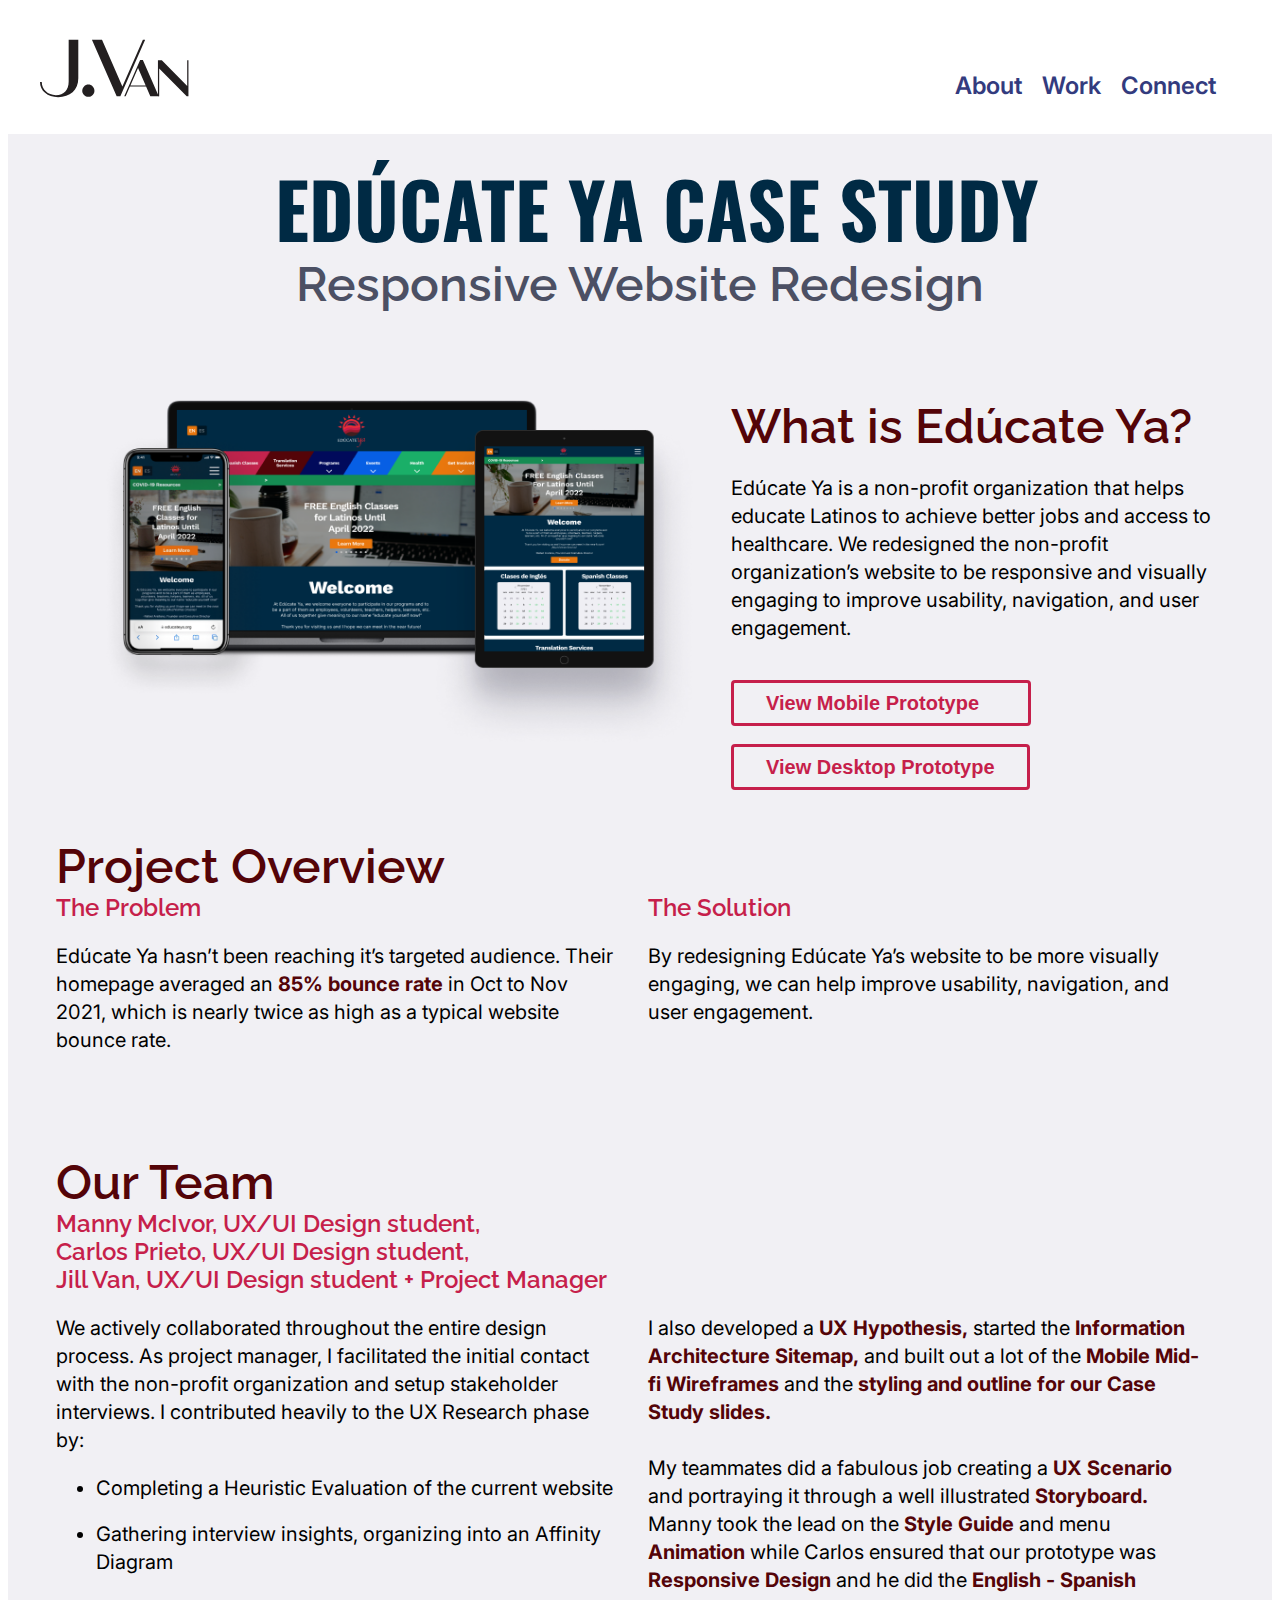
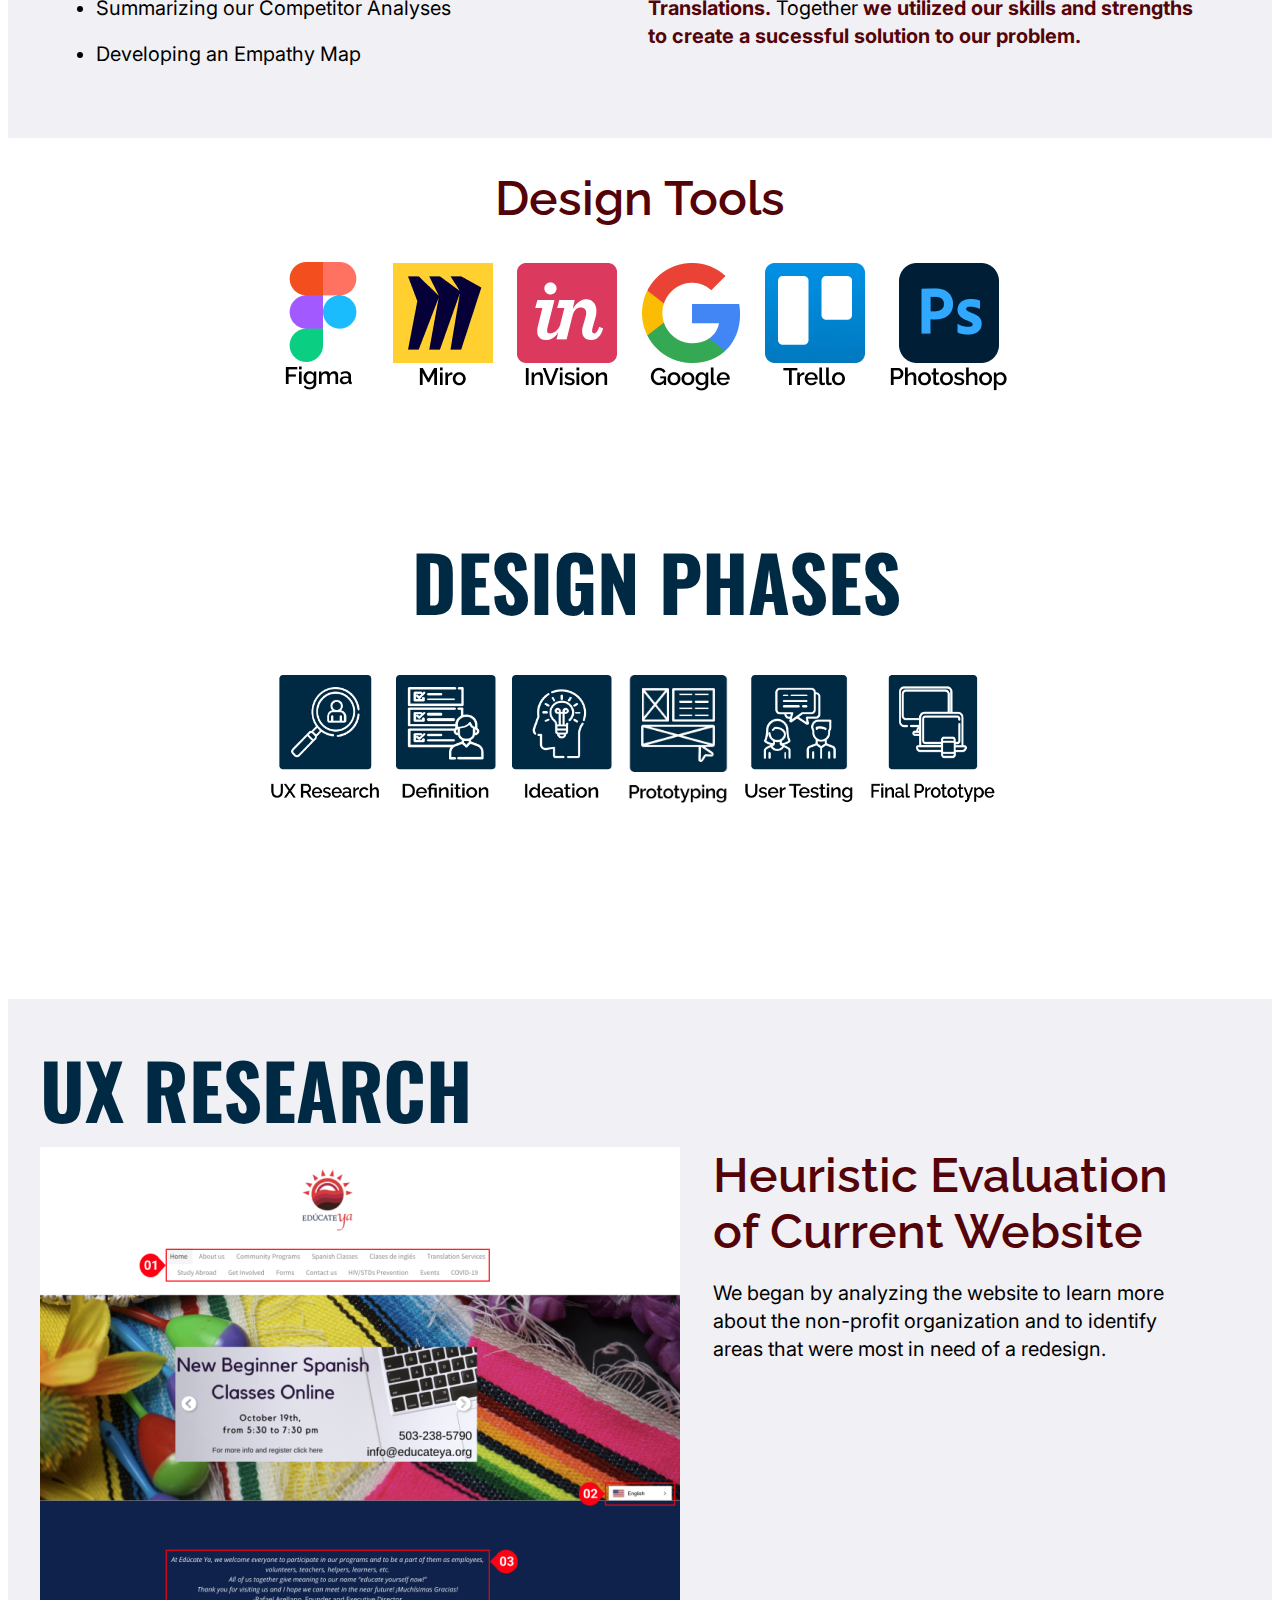
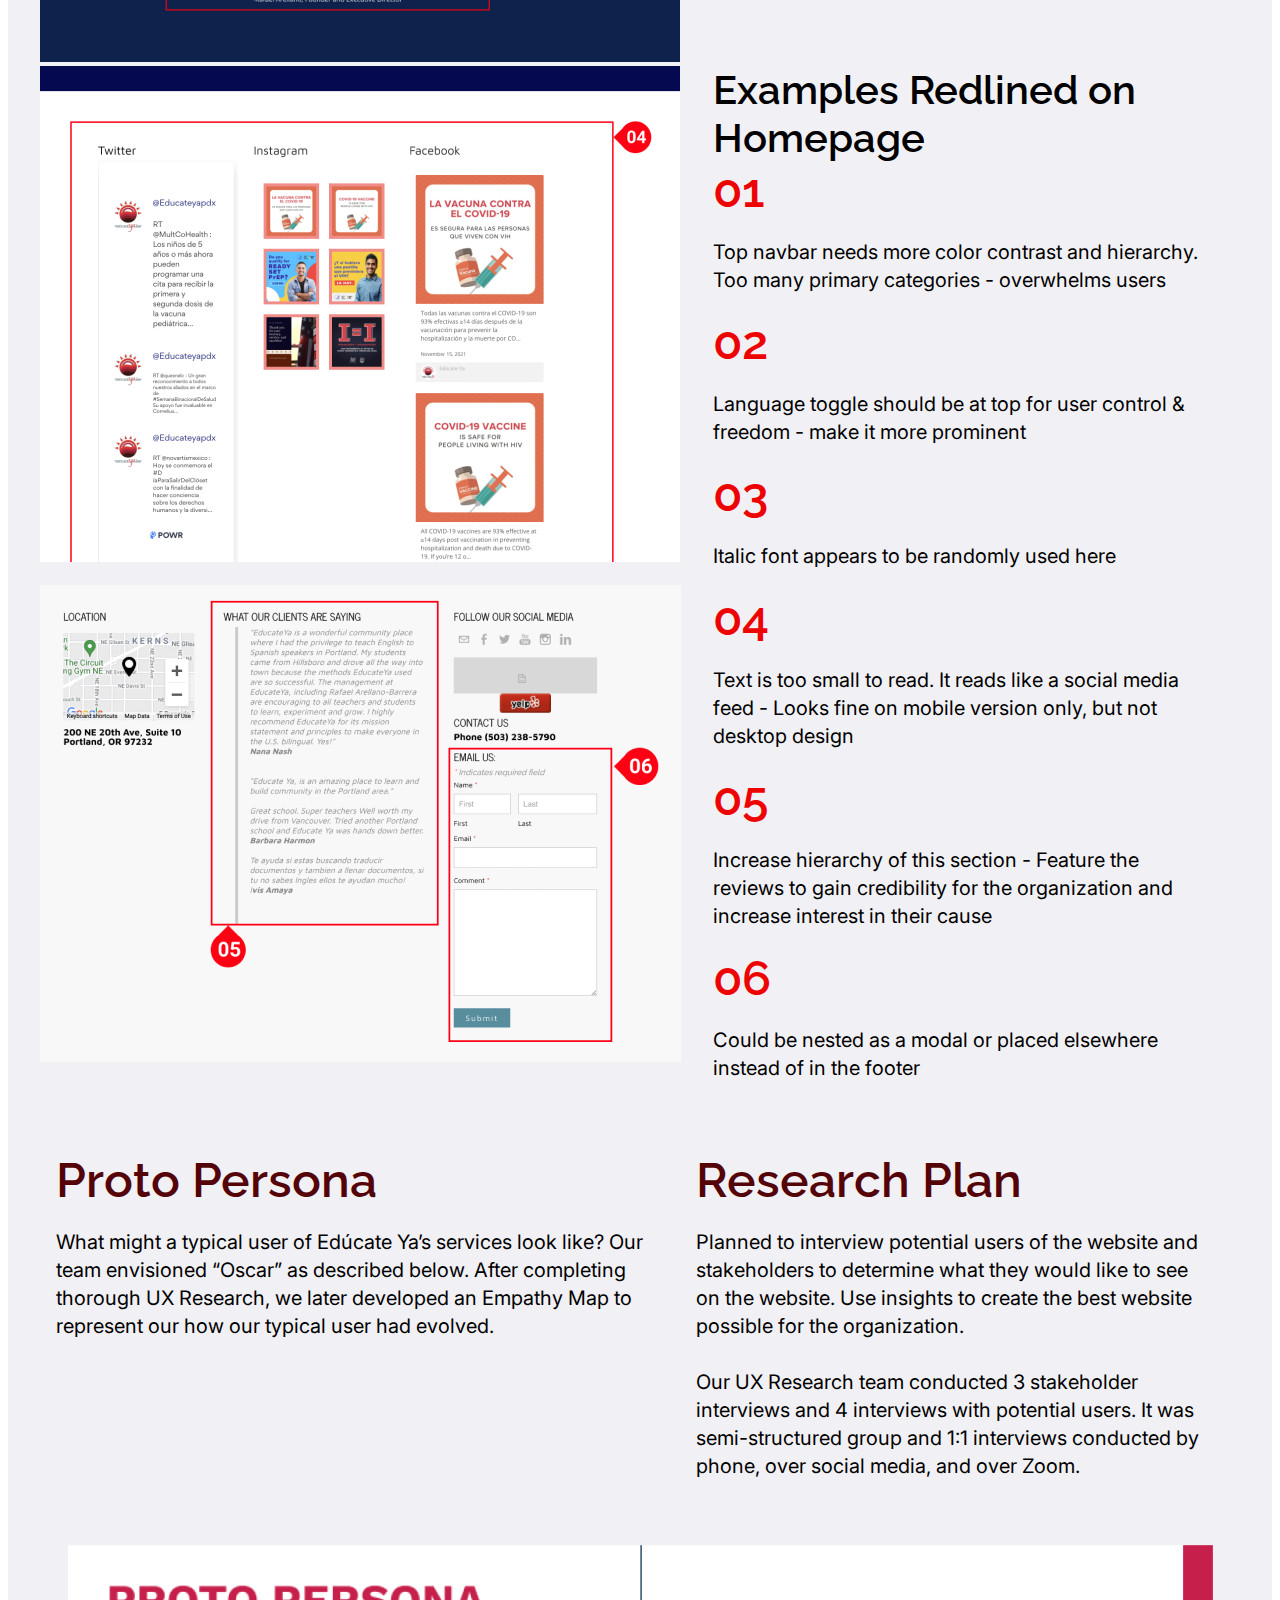
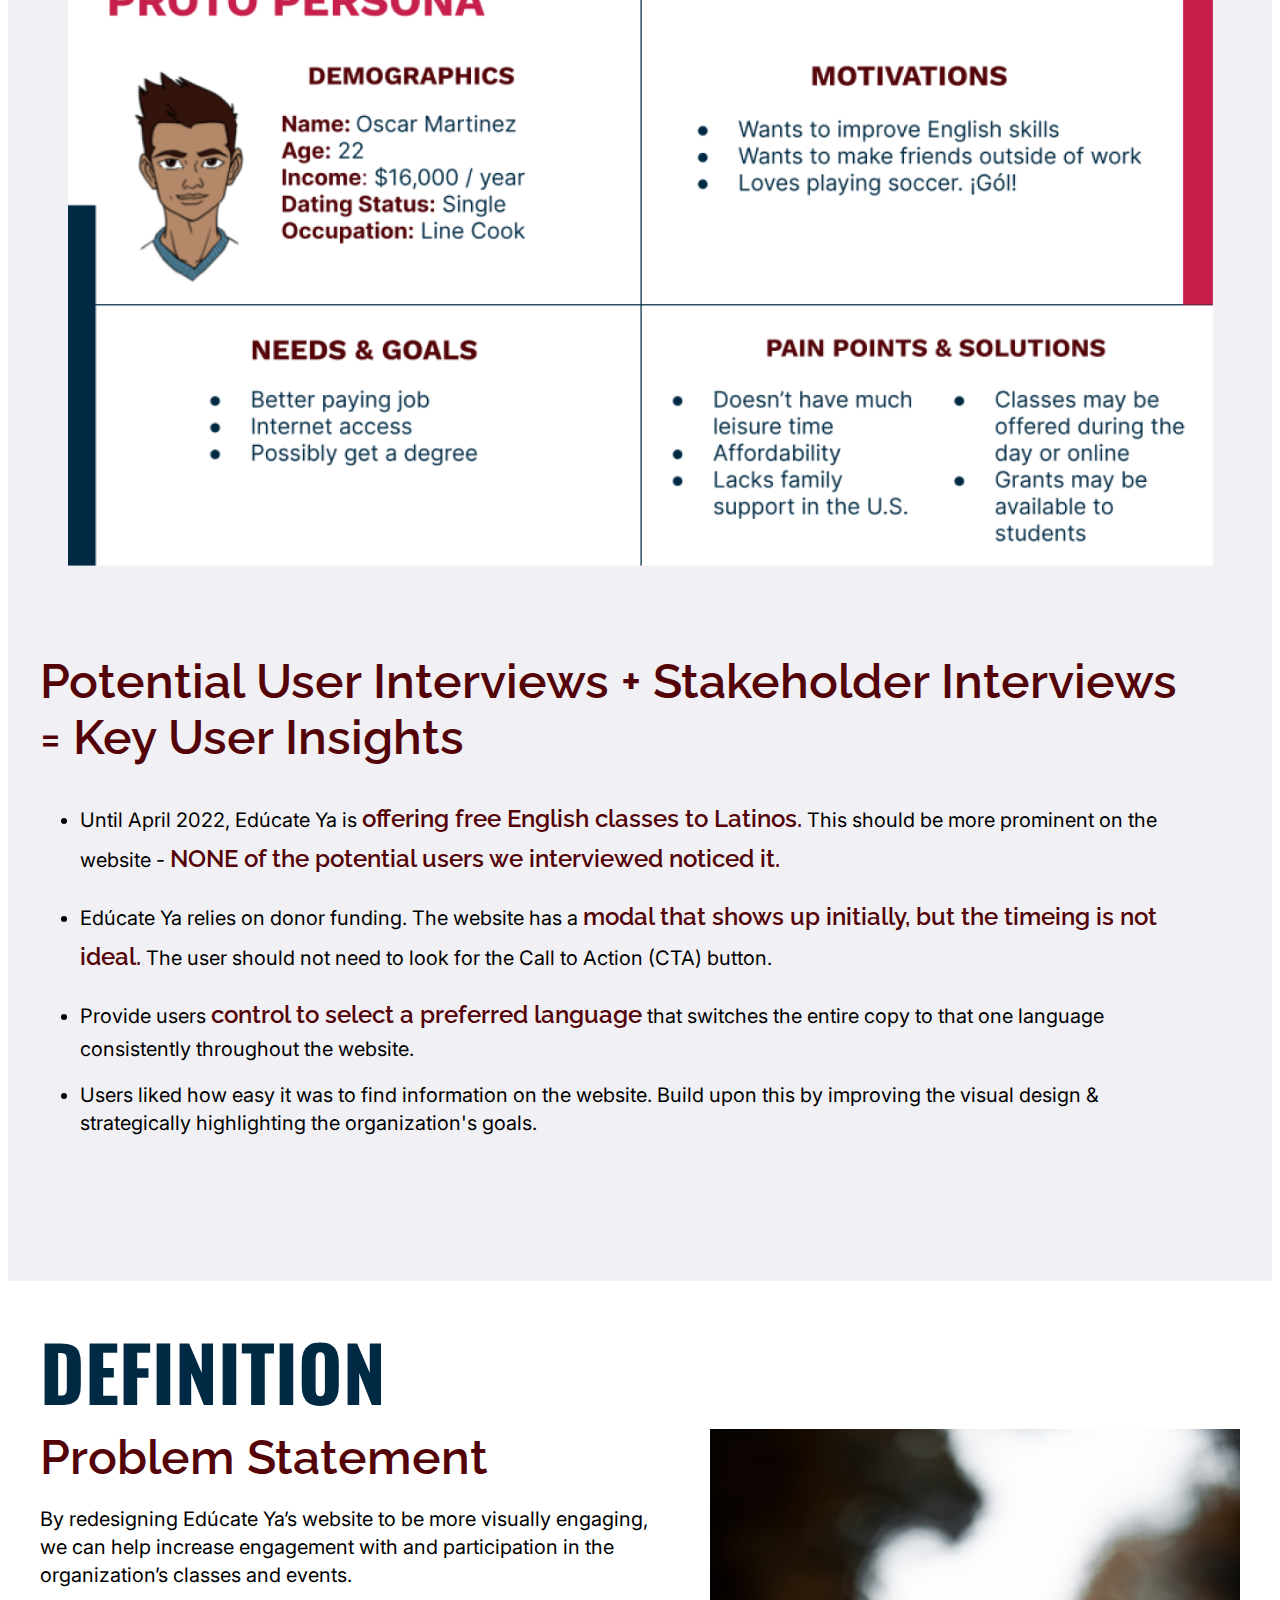
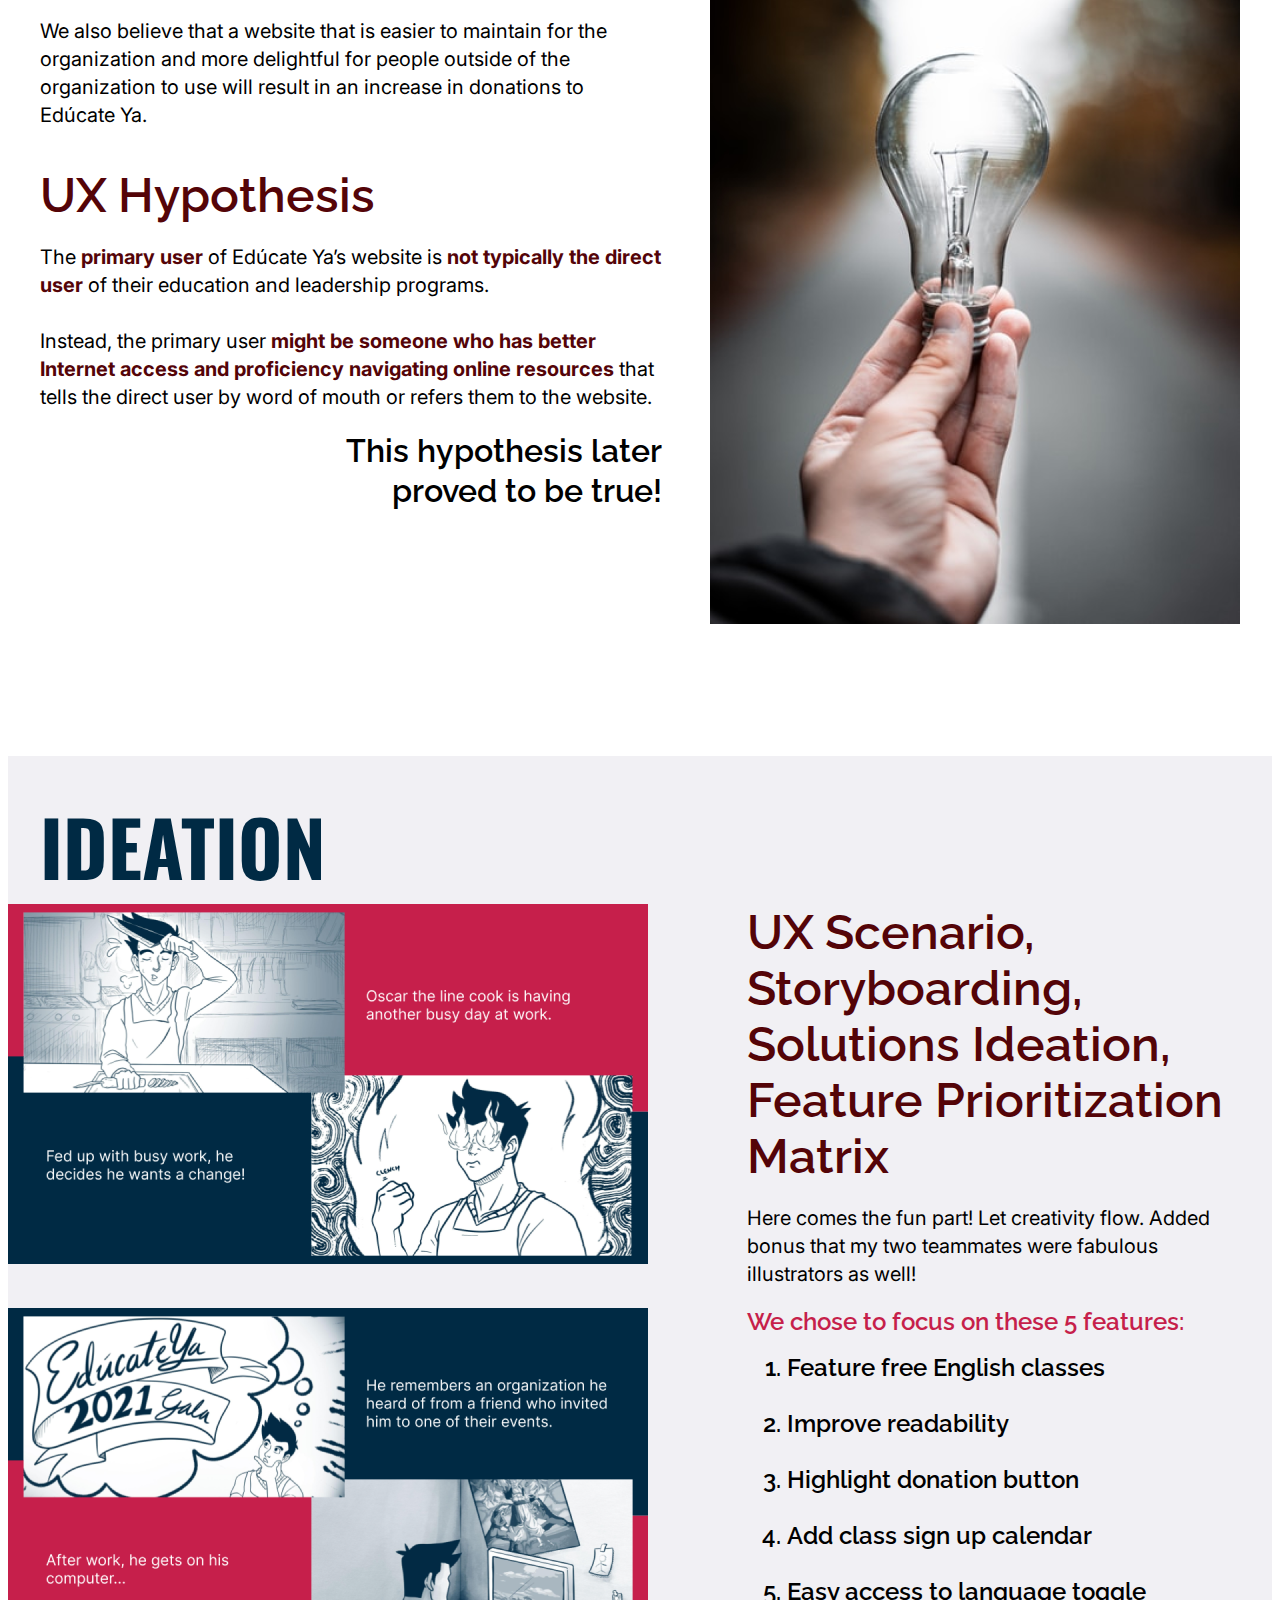
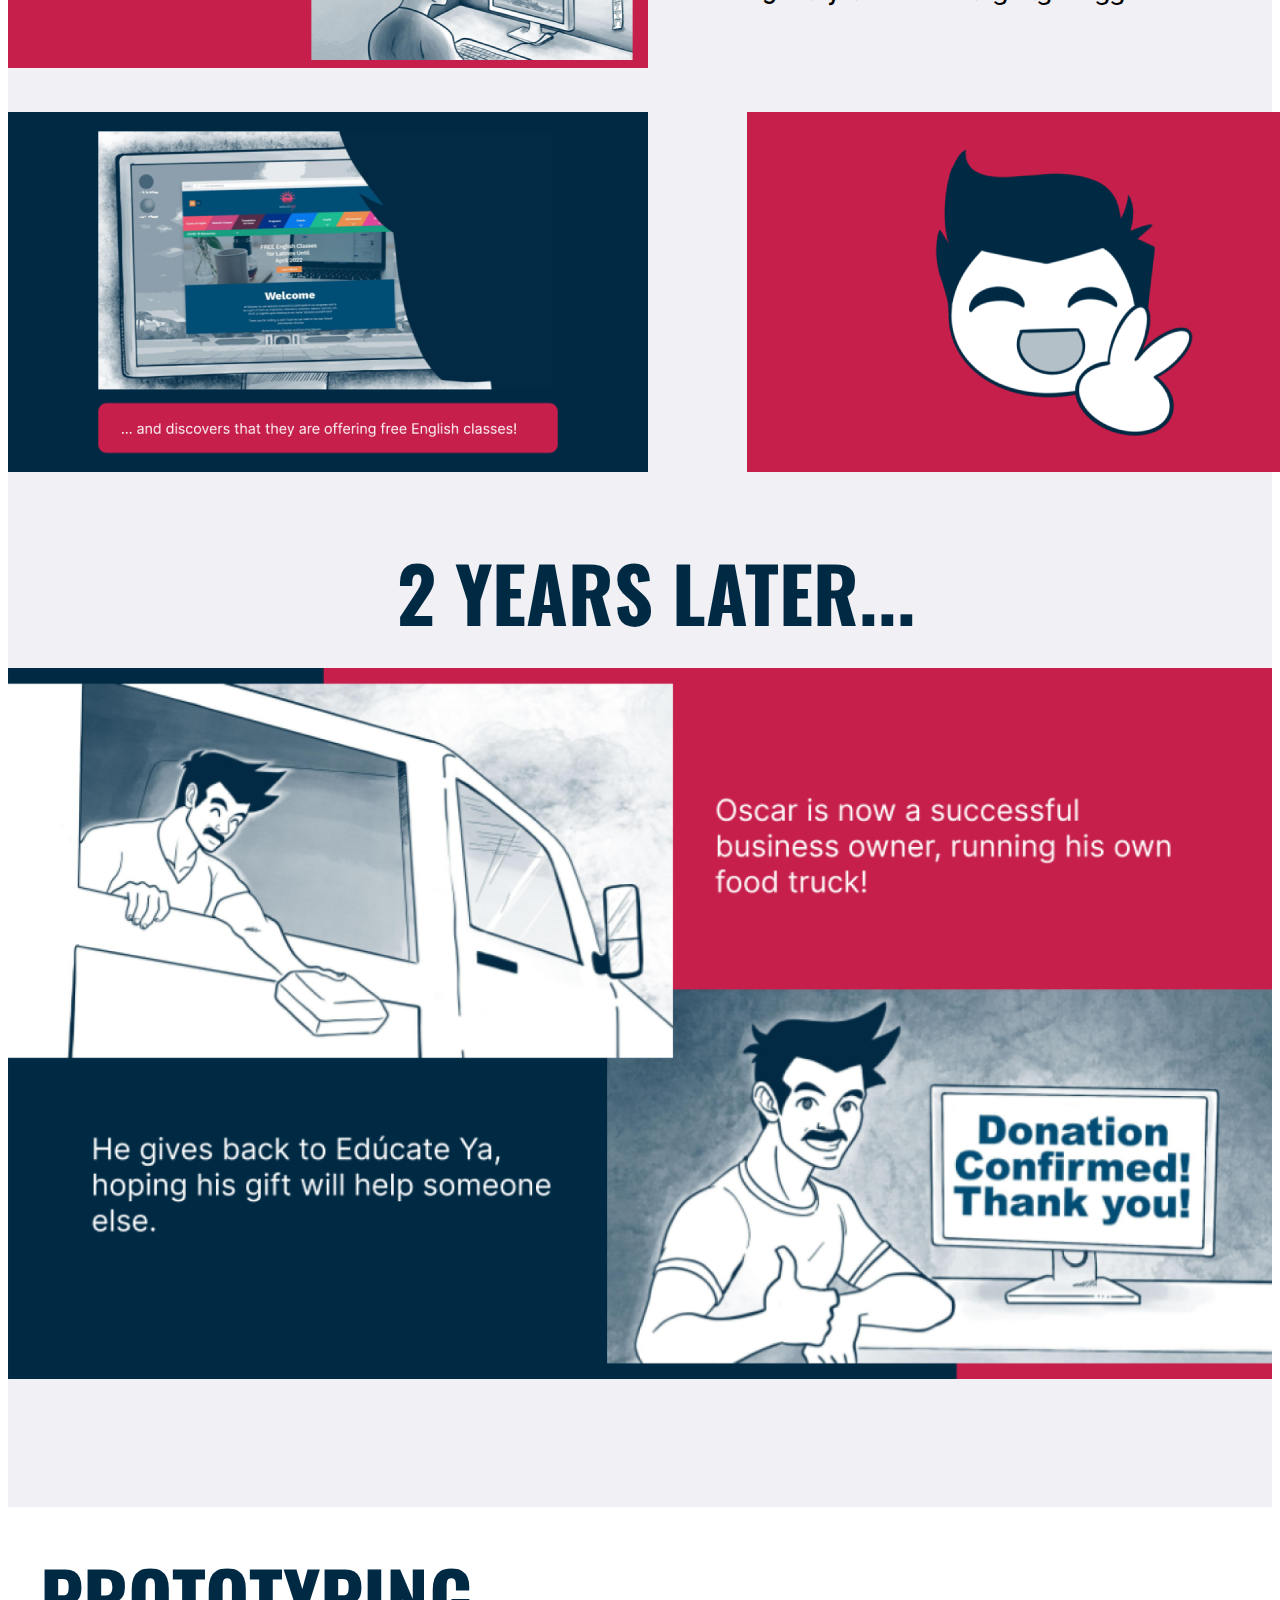
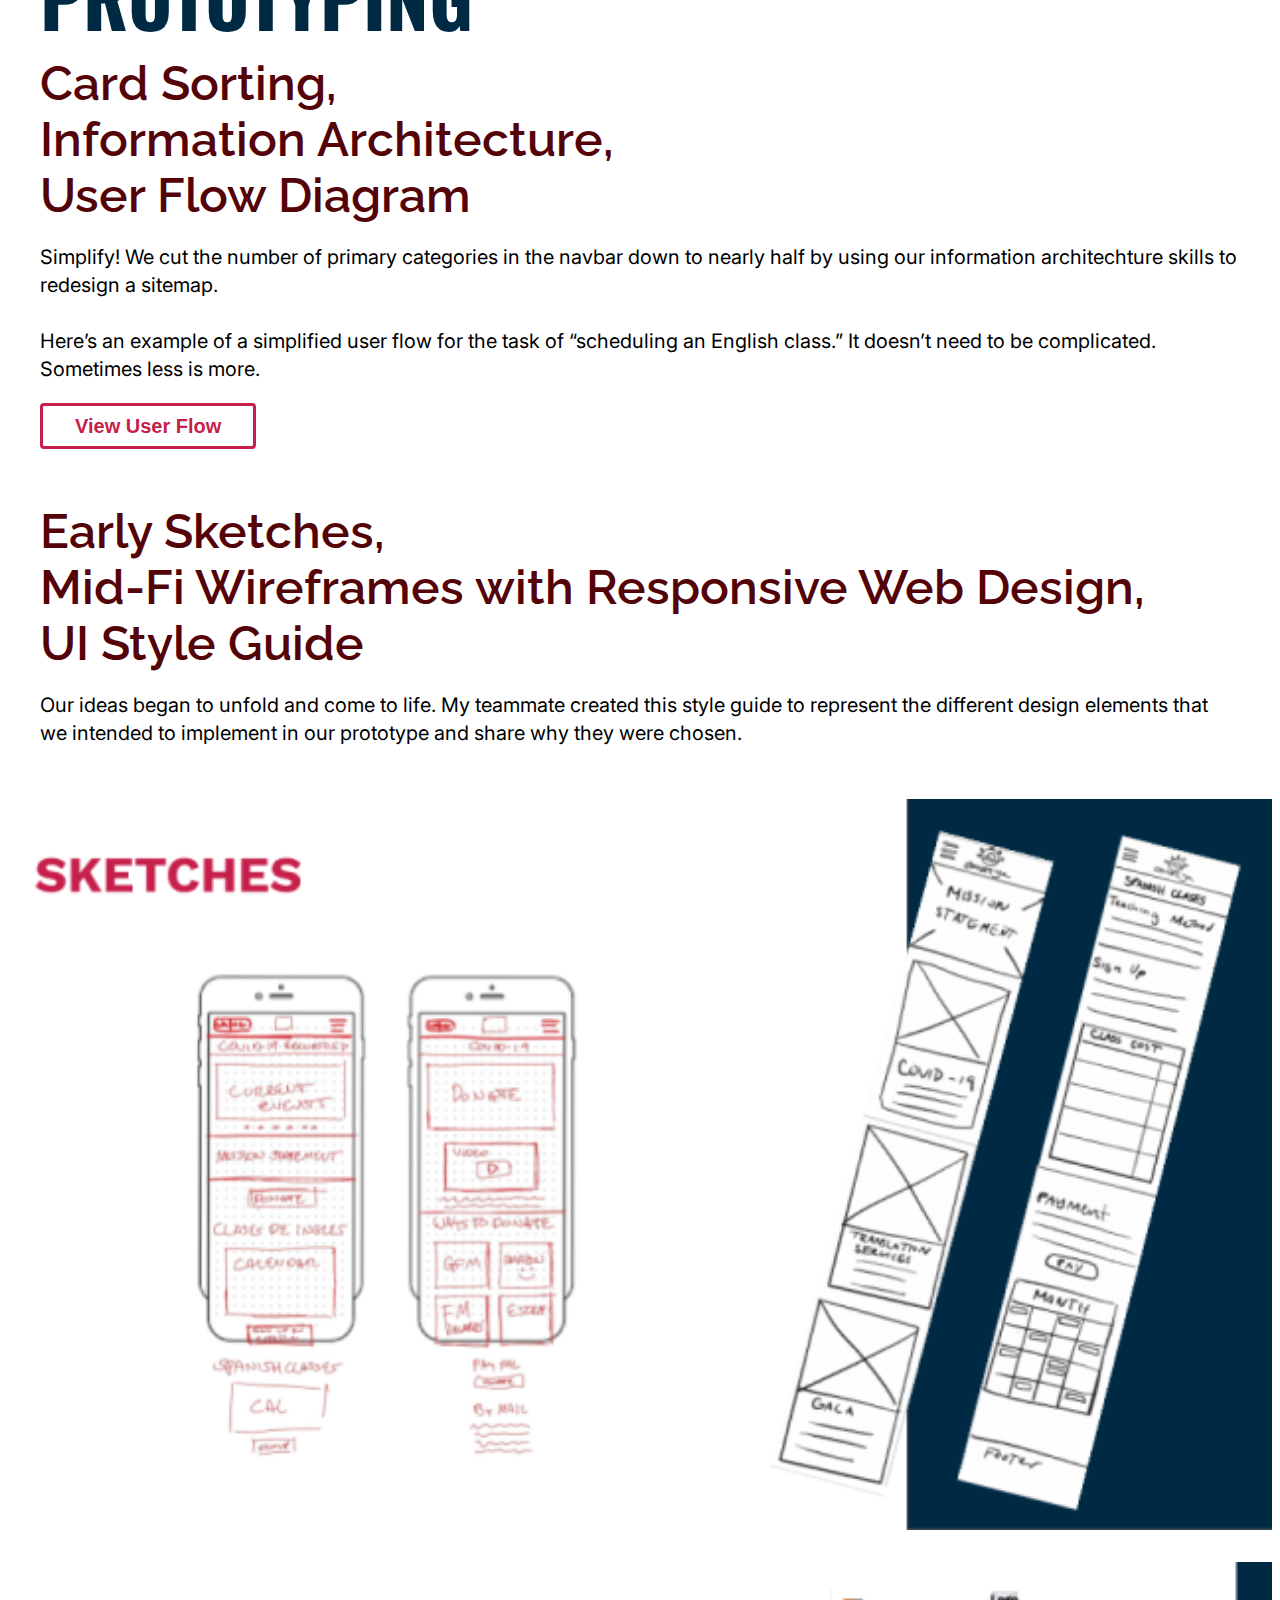
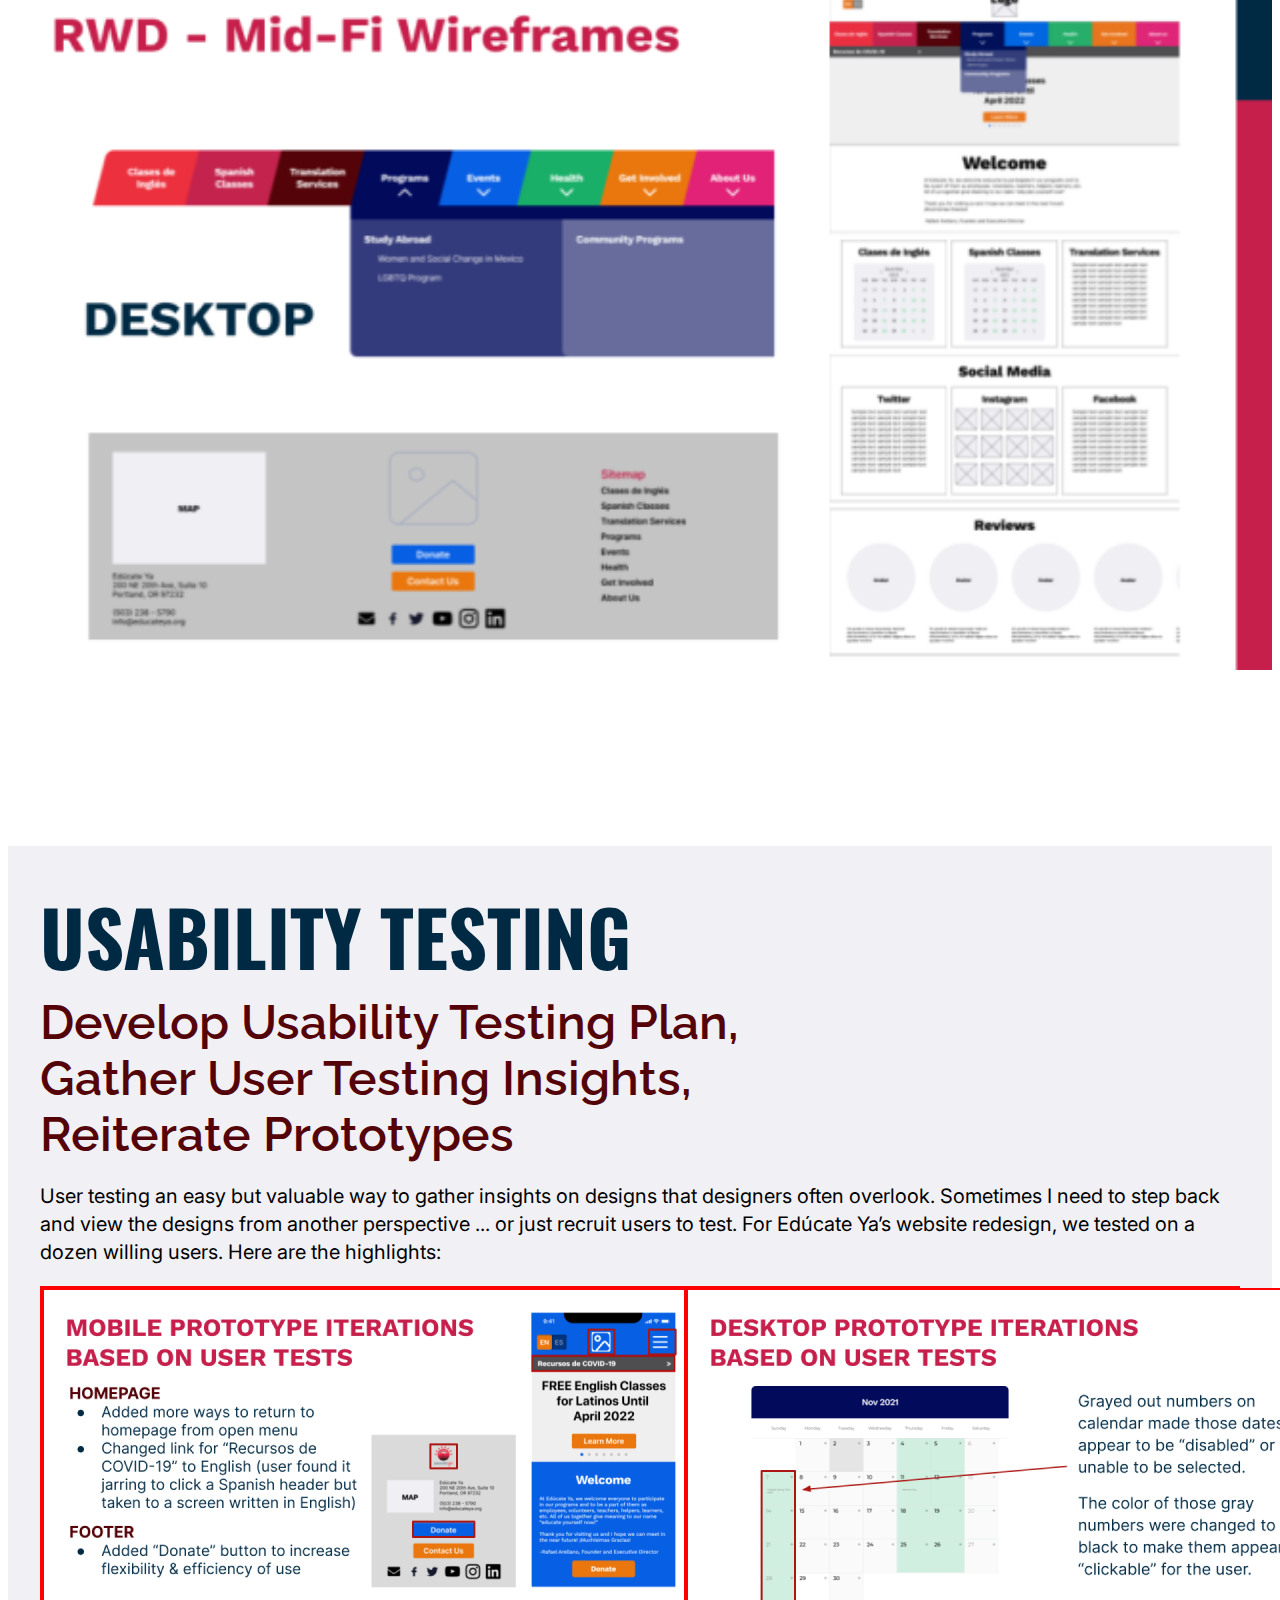
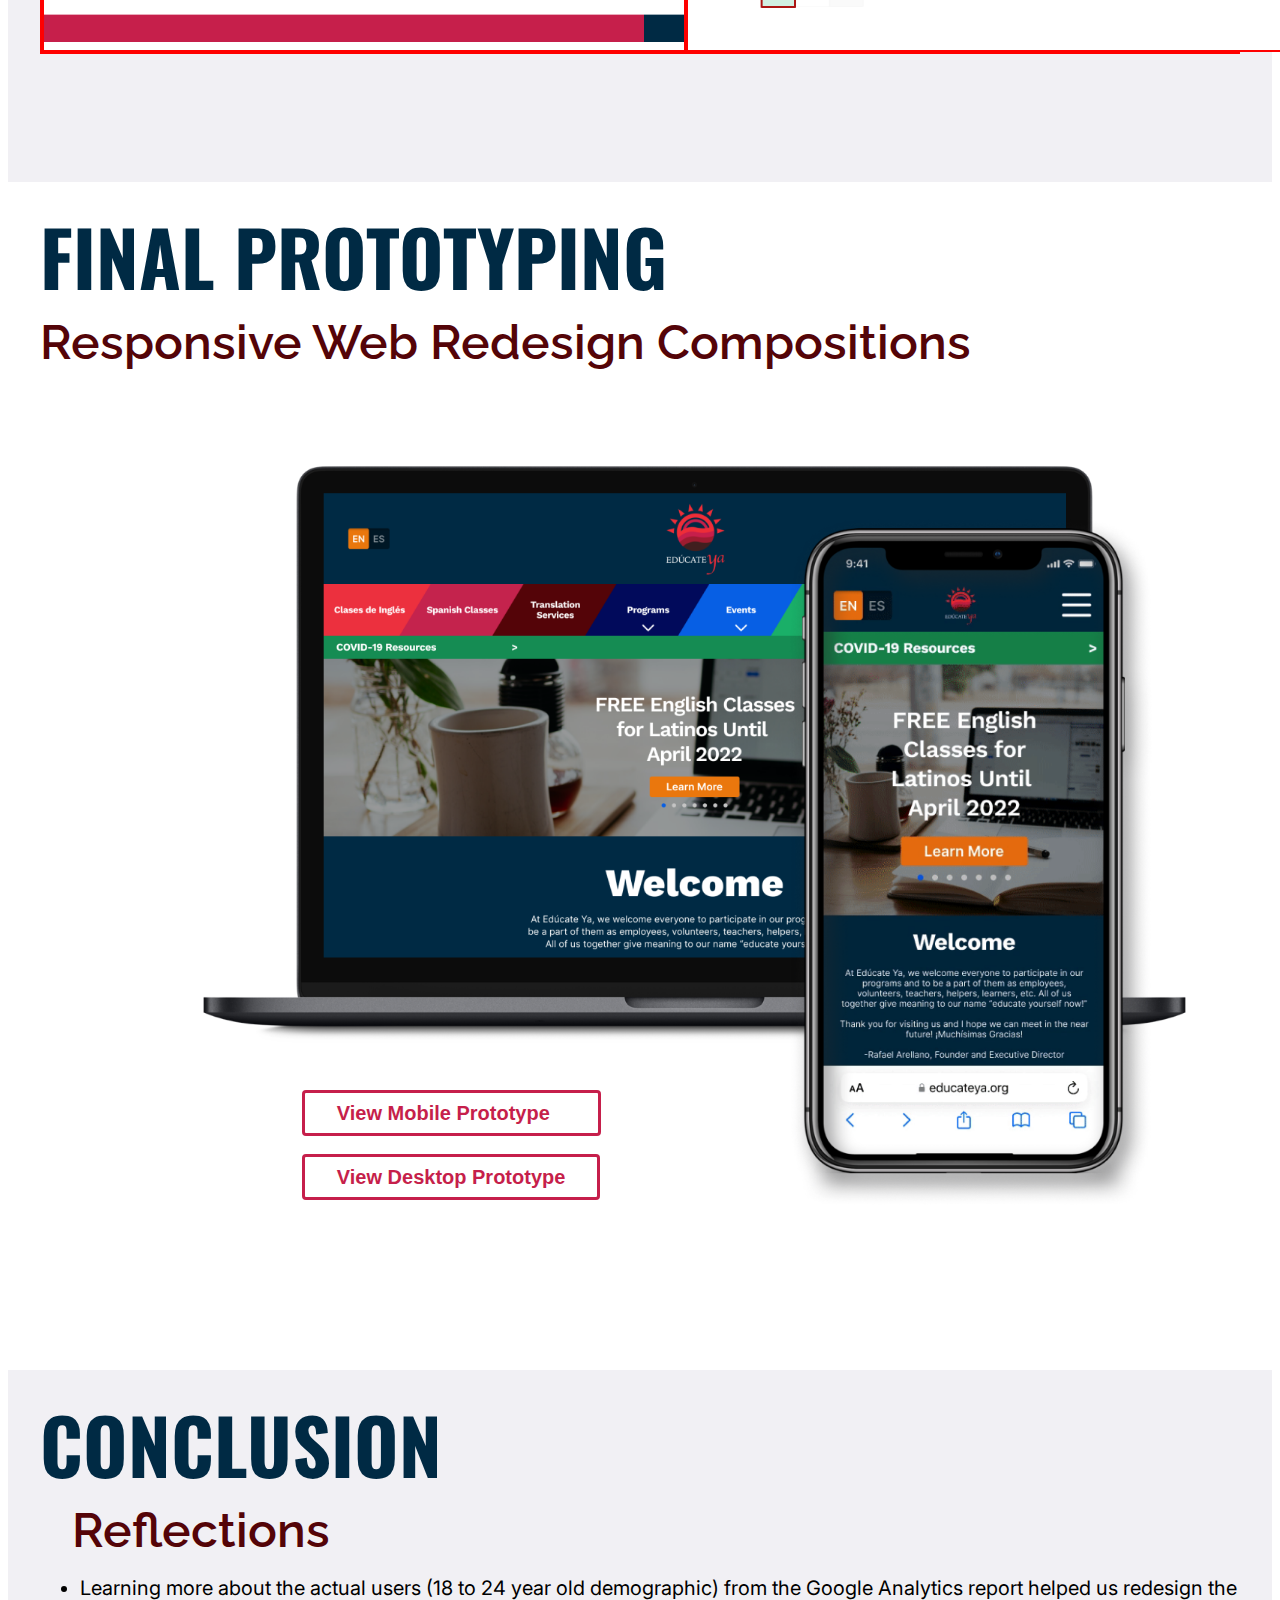
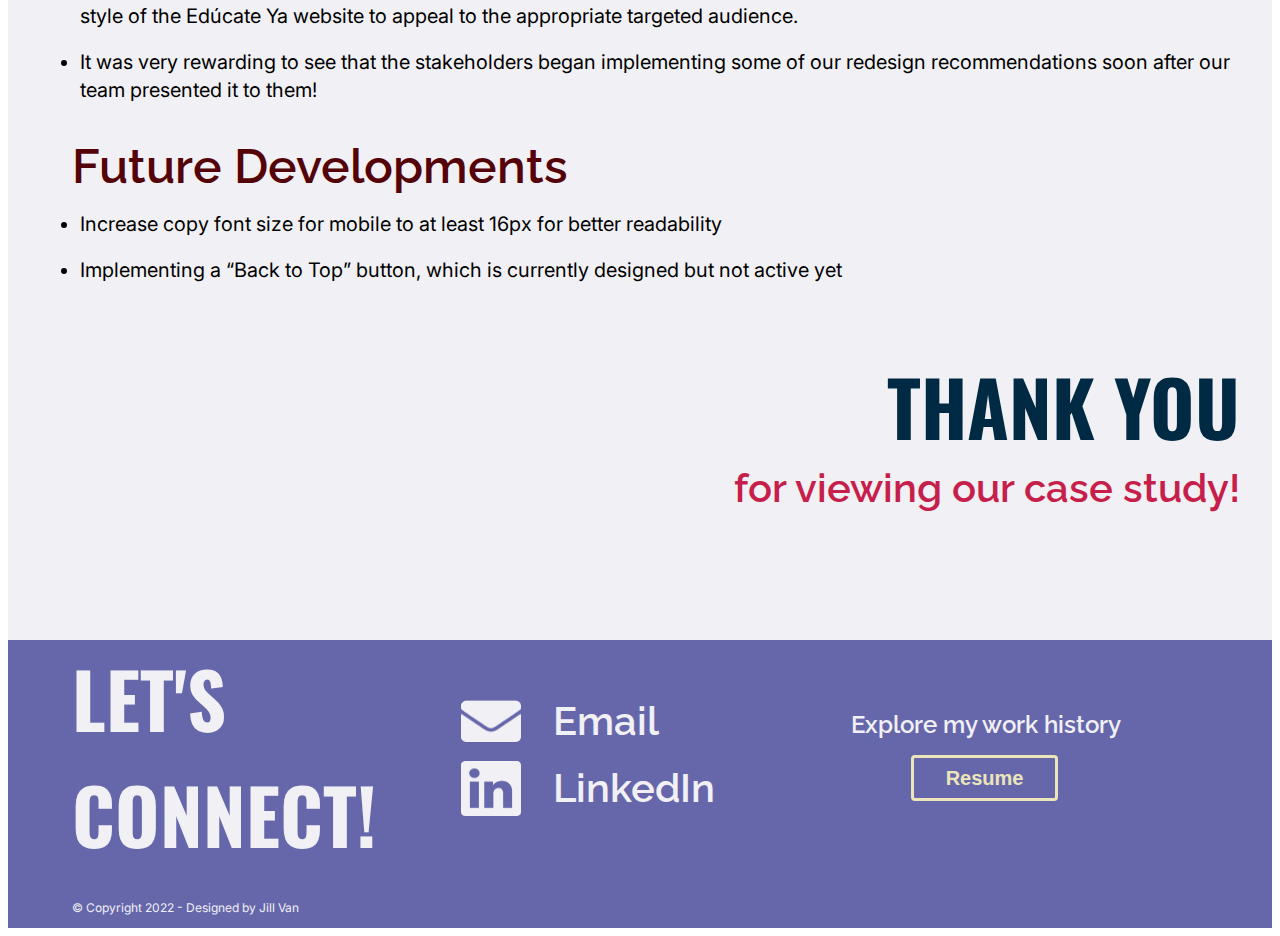
==== index.html @ 2cef774a "Copied over HW17 and HW18 coding work" ====
<!DOCTYPE html>
<html>
<head>
    <title>Jill Van's UX Design Case Study - Edúcate Ya</title>
    <!-- Meta codes -->
    <meta name="description" content="Jill Van's UX Design Case Study - Edúcate Ya" />
    <meta name="keywords" content="UX Design, UX/UI, user experience, digital portfolio, online portfolio" />
    <meta http-equiv="author" content="Jill Van" />
    <meta http-equiv="content-language" content="en-us" />
    <meta charset="UTF-8" />
    <meta name="viewport" content="width=device-width, initial-scale=1.0" /> 

    <!-- Linking files  -->
    <link rel="stylesheet" href="css/style.css">

    <!--Codes to embed Google fonts-->
    <link rel="preconnect" href="https://fonts.googleapis.com">
    <link rel="preconnect" href="https://fonts.gstatic.com" crossorigin>
    <link href="https://fonts.googleapis.com/css2?family=Inter:wght@400;500;600&family=Open+Sans&family=Oswald:wght@700&family=Raleway:wght@400;600;700;800&display=swap" rel="stylesheet">
</head>



<body>
<!-- Header with topNav bar -->
    <header class="navigation">
        <div class="logo">
            <img src="images/LogoJVanRound.svg" alt="Jill Van's logo" width="150px" height="75px">
        </div>
        <div class="topNav">
            <nav class="inline">
                <ul>
                    <li class="navLinks">About</li>
                    <li class="navLinks">Work</li>
                    <li class="navLinks">Connect</li>
                </ul>
                <br>
            </nav>
        </div>
    </header>


<!-- PROJECT OVERVIEW section -->
    <section class="caseStudyIntro">
        <h1 class="h1intro">Edúcate Ya Case Study</h1>
        <div class="h2intro">Responsive Website Redesign</div>
        <div class="EducateYaAbout">
            <!--Why is my mobile GIF not showing up? Do PNG files do GIF?-->
            <div class="educateYaPrototype">
            <img src="images/caseStudy/EducateYa/EYRWDMockupSmall.png" alt="Edúcate Ya showcase redesign image" width="595px" height="350px">
            </div>
            <div class="educateYaSummary">
                <h3>What is Edúcate Ya?</h3>
                <!-- <h6>Non-Profit Responsive Website Redesign</h6> -->
                <!-- <br> -->
                <p>Edúcate Ya is a non-profit organization that helps educate Latinos to achieve better jobs and access to healthcare. We redesigned the non-profit organization’s website to be responsive and visually engaging to improve usability, navigation, and user engagement.</p><br>
                <button type="button">View Mobile Prototype &nbsp;&nbsp;</button>
                <br>
                <button type="button">View Desktop Prototype</button>
            </div>
        </div>

        <h3 class="h3projectOverview">Project Overview</h3>
        <div class="projectOverview">
            <div class="theProblem">
                <h6>The Problem</h6>
                <p>Edúcate Ya hasn’t been reaching it’s targeted audience. Their homepage averaged an <strong> 85% bounce rate</strong> in Oct to Nov 2021, which is nearly twice as high as a typical website bounce rate.</p>
            </div>
            <div class="theSolution">
                <h6>The Solution</h6>
                <p>By redesigning Edúcate Ya’s website to be more visually engaging, we can help improve usability, navigation, and user engagement.</p>
            </div>
        </div>
    </section>



<!-- OUR TEAM section -->
    <section class="ourTeam">
        <h3>Our Team</h3>
        <h6>Manny McIvor, UX/UI Design student,</h6>
        <h6>Carlos Prieto, UX/UI Design student,</h6>
        <h6>Jill Van, UX/UI Design student + Project Manager</h6>
        <div class="teamCopy">
            <div class="copy">
                <p>We actively collaborated throughout the entire design process. As project manager, I facilitated the initial contact with the non-profit organization and setup stakeholder interviews. I contributed heavily to the UX Research phase by:</p>
                    <ul>
                        <li class="listText">Completing a Heuristic Evaluation of the current website</li><br>
                        <li class="listText">Gathering interview insights, organizing into an Affinity Diagram</li><br>
                        <li class="listText">Summarizing our Competitor Analyses</li><br>
                        <li class="listText">Developing an Empathy Map</li><br>
                    </ul>
                </p>
            </div>
            <div class="copy">
                <p>I also developed a <strong>UX Hypothesis,</strong> started the <strong>Information Architecture Sitemap,</strong> and built out a lot of the <strong>Mobile Mid-fi Wireframes</strong> and the <strong>styling and outline for our Case Study slides.</strong><br><br>
                    My teammates did a fabulous job creating a <strong>UX Scenario</strong> and portraying it through a well illustrated <strong>Storyboard.</strong> 
                    Manny took the lead on the <strong>Style Guide</strong> and menu <strong>Animation</strong> while Carlos ensured that our prototype was <strong>Responsive Design</strong> and he did the <strong>English - Spanish Translations.</strong> Together <strong>we utilized our skills and strengths to create a sucessful solution to our problem.</strong>
                </p>
            </div>
        </div>
    </section>


<!-- DESIGN TOOLS and PHASES section -->
    <section class="designPhases">
        <div class="designTools">
            <h3 class="h3r">Design Tools</h3>
            <br>
            <br>
            <div class="designToolsIcons">
                <img src="images/designToolsIcons/figmaIcon.png" alt="Figma icon" width="100px" height="128.68px"> &nbsp&nbsp&nbsp
                <img src="images/designToolsIcons/miroIcon.png" alt="Miro icon" width="100px" height="128px"> &nbsp&nbsp&nbsp&nbsp
                <img src="images/designToolsIcons/inVisionIcon.png" alt="InVision icon" width="100px" height="128px"> &nbsp&nbsp&nbsp&nbsp
                <img src="images/designToolsIcons/googleIcon.png" alt="Google icon" width="100px" height="128px"> &nbsp&nbsp&nbsp&nbsp
                <img src="images/designToolsIcons/trelloIcon.png" alt="Trello icon" width="100px" height="128px"> &nbsp&nbsp&nbsp&nbsp
                <img src="images/designToolsIcons/photoshopIcon.png" alt="Photoshop icon" width="119px" height="128px">
            </div>
        </div>

        <h1 class="h1DesignPhases">Design Phases</h1>
        <br>
        <br>
        <div class="designPhasesIcons">
            <div class="phaseIcon01">
                <a href="#UXresearch"><img src="images/designPhases/IconUXresearch.png" alt="UX Research icon" width="110px" height="128.68px"></a> &nbsp&nbsp&nbsp
            </div>
            <div class="phaseIcon02">
                <a href="#definition"><img src="images/designPhases/IconDefinition.png" alt="Definition icon" width="100px" height="128.68px"></a> &nbsp&nbsp&nbsp
            </div>
            <div class="phaseIcon03">
                <a href="#ideation"><img src="images/designPhases/IconIdeation.png" alt="Ideation icon" width="100px" height="128.68px"></a> &nbsp&nbsp&nbsp
            </div>
            <div class="phaseIcon04">
                <a href="#prototyping"><img src="images/designPhases/IconPrototyping.png" alt="Prototyping icon" width="100px" height="128.68px"></a> &nbsp&nbsp&nbsp
            </div>
            <div class="phaseIcon05">
                <a href="#usabilityTesting"><img src="images/designPhases/IconUserTesting.png" alt="User Testing icon" width="110px" height="128.68px"></a> &nbsp&nbsp&nbsp
            </div>
            <div class="phaseIcon06">
                <a href="#finalPrototype"><img src="images/designPhases/IconFinalPrototype.png" alt="Final Prototype icon" width="125px" height="128.68px"></a> &nbsp&nbsp&nbsp 
            </div>
        </div>
    </section>


<!-- UX RESEARCH section -->
    <section id="UXresearch">
        <h1 class="h1UXresearch">UX Research</h1>
        <div class="UXresearchGrid">
            <div class="researchImg1">
                <img src="images/caseStudy/EducateYa/EYheuristicsTopHome.png" alt="Top section of original Edúcate Ya homepage">
            </div>
            <div class="researchImg2">
                <img src="images/caseStudy/EducateYa/EYheuristicsCenterHome.png" alt="Center section of original Edúcate Ya homepage">
            </div>
            <div class="researchImg3">
                <img src="images/caseStudy/EducateYa/EYheuristicsFooter.png" alt="Footer of original Edúcate Ya homepage">
            </div>
            <div class="researchCopy1">
                <h3>Heuristic Evaluation of Current Website</h3>
                <p>We began by analyzing the website to learn more about the non-profit organization and to identify areas that were most in need of a redesign.</p>
            </div>
            <div class="researchCopy2">
                <h4>Examples Redlined on Homepage</h4>
                <h3 class="redlineNumbers">01</h3>
                <p>Top navbar needs more color contrast and hierarchy. Too many primary categories - overwhelms users</p>
                <h3 class="redlineNumbers">02</h3>
                <p>Language toggle should be at top for user control & freedom - make it more prominent</p>
                <h3 class="redlineNumbers">03</h3>
                <p>Italic font appears to be randomly used here</p>
                <h3 class="redlineNumbers">04</h3>
                <p>Text is too small to read. It reads like a social media feed - 
                    Looks fine on mobile version only, but not desktop design</p>
                <h3 class="redlineNumbers">05</h3>
                <p>Increase hierarchy of this section - Feature the reviews to 
                    gain credibility for the organization and increase interest in 
                    their cause</p>
                <h3 class="redlineNumbers">06</h3>
                <p>Could be nested as a modal or placed elsewhere instead of 
                    in the footer </p>
            </div>
        </div>

        <div class="researchRow">
            <div class="protoPersona">
                <h3>Proto Persona</h3>
                <p>What might a typical user of Edúcate Ya’s services look like? Our team envisioned “Oscar” as described below.
                After completing thorough UX Research, we later developed an Empathy Map to represent our how our typical user had evolved.
                </p>
            </div>
            <div class="researchPlan">
                <h3>Research Plan</h3>
                <p>Planned to interview potential users of the website and stakeholders to determine what they would like to see on the website. Use insights to create the best website possible for the organization.<br><br>
                Our UX Research team conducted 3 stakeholder interviews and 4 interviews with potential users. It was semi-structured group and 1:1 interviews conducted by phone, over social media, and over Zoom.
                </p>
            </div>
        </div>
        <div class="protoPersonaImg">
        <img src="images/caseStudy/EducateYa/EYprotoPersona.png" alt="Proto persona">
        </div>

    <!-- Building out Key User Insights slide into code -->
    <!-- Create a dark blue rectangle that spans across the width of the screen  -->
    <!-- <svg class="blueRectangle" width="750px" height="170px">
        <rect width="720px" height="160px" style="fill: Solid #002A44" />
    </svg> -->
        <div class="userInterviews">
        <h3 class="h3subheader">Potential User Interviews + Stakeholder Interviews 
            <br> = Key User Insights</h3>
            <br>
            <ul>
                <li class="insightsList">Until April 2022, Edúcate Ya is <strong class="h5strong">offering free English classes to Latinos.</strong> This should be more prominent on the website - <strong class="h5strong">NONE of the potential users we interviewed noticed it.</strong></li><br>
                <li class="insightsList">Edúcate Ya relies on donor funding. The website has a <strong class="h5strong">modal that shows up initially, but the timeing is not ideal.</strong> The user should not need to look for the Call to Action (CTA) button.</li><br>
                <li class="insightsList">Provide users <strong class="h5strong">control to select a preferred language</strong> that switches the entire copy to that one language consistently throughout the website.</li><br>
                <li class="insightsList">Users liked how easy it was to find information on the website. Build upon this by improving the visual design & strategically highlighting the organization's goals.</li>
            </ul>
        <!-- Create a dark pink 1/2 as tall as the upper blue rectangle that spans across the width of the screen  -->
        <!-- <img src="images/caseStudy/EducateYa/EYkeyUserInsights.png" alt="Key user insights from interviews"> -->
        </div>
    </section>



<!-- DEFINITION section -->
    <section id="definition">
        <h1 class="h1Definition">Definition</h1>

        <div class="definitionRow">
            <div class="definitionCopy">
                <h3>Problem Statement</h3>
                <p>By redesigning Edúcate Ya’s website to be more visually engaging, we can help increase engagement with and participation in the organization’s classes and events.<br><br>
                    We also believe that a website that is easier to maintain for the organization and more delightful for people outside of the organization to use will result in an increase in donations to Edúcate Ya.</p>
                    <br>
                <h3>UX Hypothesis</h3>
                <p>The <strong>primary user</strong> of Edúcate Ya’s website is <strong>not typically the direct user</strong> of their education and leadership programs.<br><br>
                    Instead, the primary user <strong>might be someone who has better Internet access and proficiency navigating online resources</strong> that tells the direct user by word of mouth or refers them to the website.</p>
                <h5 class="h5Definition">This hypothesis later<br>proved to be true!</h5>
            </div>
            <div class="lightbulbImg">
                <img src="images/caseStudy/EducateYa/lightbulb.png" alt="holding lightbulb">
            </div>
        </div>
    </section>



<!-- IDEATION section -->
    <section id="ideation">
        <h1 class="h1Ideation">Ideation</h1>
        <div class="ideationGrid">
            <div class="EYstoryboard1">
                <img src="images/caseStudy/EducateYa/EYstoryboard1.png" alt="Storyboard illustration 1. Oscar the line cook is having another busy day at work. Fed up with busy work, he decides he wants a change!">
            </div>
            <div class="EYstoryboard2">
                <img src="images/caseStudy/EducateYa/EYstoryboard2.png" alt="Storyboard illustration 2. He remembers an organization he heard of from a friend who invited him to one of their events. After work, he gets on his computer...">
            </div>
            <div class="ideationCopy1">
                <h3>UX Scenario, <br>Storyboarding,<br>Solutions Ideation,<br>Feature Prioritization Matrix</h3>
                <p>Here comes the fun part! Let creativity flow. Added bonus that my two teammates were fabulous illustrators as well!</p>
            </div>
            <div class="ideationCopy2">
                <h6>We chose to focus on these 5 features:</h6>
                <br>
                <!-- This list should be numbered 1 to 5  -->
                <ol class="ideationList">
                    <li>Feature free English classes</li><br>
                    <li>Improve readability</li><br>
                    <li>Highlight donation button</li><br>
                    <li>Add class sign up calendar</li><br>
                    <li>Easy access to language toggle</li><br>
                </ol>
            </div>
            <div class="EYstoryboard3">
                <img src="images/caseStudy/EducateYa/EYstoryboard3.png" alt="Storyboard illustration 3 shows silouette of Oscar looking at computer screen. ... and discovers that they're offering free English classes!">
            </div>
            <div class="EYstoryboard4">
                <img src="images/caseStudy/EducateYa/EYstoryboard4.png" alt="Storyboard illustration 4 of a cartoon boy's face. He's holding up two fingers">
            </div>
        </div>
        <br>
        <h1 id="h1ideation">2 Years Later...</h1>
        <br>
        <div class="EYstoryboard5">
            <img src="images/caseStudy/EducateYa/EYstoryboard5.png" alt="Storyboard illustration 5. Oscar is now a successful business owner, running his own food truck! He gives back to Educate Ya, hoping his gift will help someone else." width="100%">
        </div>
    </section>



<!-- PROTOTYPING section -->
    <section id="prototyping">
        <h1 class="h1Prototyping">Prototyping</h1>
        <div class="prototypeFlexbox">
            <h3>Card Sorting,<br>Information Architecture,<br>User Flow Diagram</h3>
            <p class="IACopy">Simplify! We cut the number of primary categories in the navbar down to nearly half by using our information architechture skills to redesign a sitemap.<br><br> 
            Here’s an example of a simplified user flow for the task of “scheduling an English class.” It doesn’t need to be complicated. Sometimes less is more.
            </p>
            <button type="button">View User Flow</button>
        <!-- Change image to remove link text and create link directly in code instead -->
        <!-- <div class="userFlowImg">
            <img src="images/caseStudy/EducateYa/userFlowDiagram.png" alt="User Flow Diagram">
        </div> -->
            <br>
            <br>
            <br>
            <h3>Early Sketches,<br>Mid-Fi Wireframes with Responsive Web Design,<br>UI Style Guide</h3>
            <p class="sketchesCopy">Our ideas began to unfold and come to life. My teammate created this style guide to represent the different design elements that we intended to implement in our prototype and share why they were chosen.</p>
        </div>
        <div class="earlyPrototyping">
            <img src="images/caseStudy/EducateYa/EYPaperSketches.png" id="EYpaperSketches" alt="Paper sketches">
            <img src="images/caseStudy/EducateYa/EYMid-FiWireframes.png" id="EYwireframes" alt="Mid-Fi wireframes of desktop design">
        </div>
        <!-- Leaving this UI Style Guide slide image out of my the page -->
        <!-- <div>
            <img src="images/caseStudy/EducateYa/EYUIStyleGuide.png" alt="UI Style Guide">
        </div> -->
    </section>



<!-- USABILITY TESTING section -->
    <section id="usabilityTesting">
        <h1 class="h1UsabilityTesting">Usability Testing</h1>
        <div class="usabilityTestingGrid">
            <div class="usabilityTestingCopy">
                <h3>Develop Usability Testing Plan,<br>
                Gather User Testing Insights,<br>
                Reiterate Prototypes</h3>
                <p>User testing an easy but valuable way to gather insights on designs that designers often overlook. Sometimes I need to step back and view the designs from another perspective ... or just recruit users to test. For Edúcate Ya’s website redesign, we tested on a dozen willing users.
                Here are the highlights:
                </p>
            <div>
            <div class="usabilityImg">
                <img src="images/caseStudy/EducateYa/EYmobileTestIterations.png" class="usabilityTestingMobile" alt="Mobile prototype iterations based on user tests">
                <img src="images/caseStudy/EducateYa/EYdesktopTestIterations.png" class="usabilityTestingDesktop" alt="Desktop prototype iterations based on user tests">
            </div>
        </div>
    </section>



<!-- FINAL PROTOTYPE section -->
    <section id="finalPrototype">
        <h1 class="h1FinalPrototype">Final Prototyping</h1>
        <h3 class="h3subheader">Responsive Web Redesign Compositions</h3>
        <div class="finalPrototypeGrid">
            <img src="images/caseStudy/EducateYa/EYdesktopMockup.png" class="desktopMockup" alt="Mockup of Educate Ya desktop prototype">
            <img src="images/caseStudy/EducateYa/EYiPhoneMockup.png" class="mobileMockup" alt="Mockup of Educate Ya mobile prototype">
            
            <div class="prototypeButtons">
                <button type="button">View Mobile Prototype &nbsp;&nbsp;</button>
                <br>
                <button type="button">View Desktop Prototype</button>
            </div>
        </div>
    </section>




<!-- CONCLUSION section -->
    <h1 class="h1Conclusion">Conclusion</h1>
    <section class="conclusion">
        <div>
            <h3 class="h3subheader">Reflections</h3>
                <ul>
                    <li class="listText">Learning more about the actual users (18 to 24 year old demographic) from the Google Analytics report helped us redesign the style of the Edúcate Ya website to appeal to the appropriate targeted audience.</li><br>
                    <li class="listText">It was very rewarding to see that the stakeholders began implementing some of our redesign recommendations soon after our team presented it to them!</li>
                </ul>
        </div>
        <br>
        <div>
            <h3 class="h3subheader">Future Developments</h3>
                <ul>
                    <li class="listText">Increase copy font size for mobile to at least 16px for better readability</li><br>
                    <li class="listText">Implementing a “Back to Top” button, which is currently designed but not active yet</li>
                </ul>
        </div>
        <div>
            <h1 class="h1ThankYou">Thank You</h1>
            <h4 class="h4ThankYou">for viewing our case study!</h4>
        </div>
    </section>



<!--Footer-->
    <footer>
    <section class="footer">
        <div>
            <h1 class="footerh1">Let's</h1>
            <h1 class="footerh1">Connect!</h1>
        </div>

        <div class="connectIcons">
            <div class="emailWithIcon">
                <img src="images/emailIcon.png" alt="email icon" width="60px" height="42px">
                <h4 class="emailText">Email</h4>
            </div>

            <div class="LinkedInWithIcon">
                <img src="images/LinkedInIcon.png" alt="LinkedIn icon" width="60px" height="55px">
                <h4 class="LinkedInText">LinkedIn</h4>
            </div>
        </div>

        <div class="footerResume">
            <h6 class="footerh6">Explore my work history</h6>
            <button id="buttonResume" type="button">Resume</button>
        </div>

        <p id="footerText"> &copy Copyright 2022 - Designed by Jill Van</p>
    </section>
    </footer>

</body>
</html>
---- css/style.css ----
/* TEXT/FONT/COPY Styles */
h1 {
    color: #002a44;
    font-family: 'Oswald', sans-serif;
    font-size: 76px;
    font-weight: bold;
    line-height: 84px;
    text-transform: uppercase;
    text-align: center; 
    margin-left: 2rem;
    margin-block-start: 0;
    margin-block-end: 0;
    padding-top: 1rem;
    padding-bottom: 1rem;
}

.h1intro {
    padding-top: 2rem;
    padding-bottom: 0rem;
}


.h2intro {
    color: #4C5064;
    font-family: 'Raleway', sans-serif;
    font-size: 48px;
    font-weight: 600;
    line-height: 68px;
    margin-block-start: 0;
    margin-block-end: 0;
    text-align: center;
    margin-bottom: 5rem;
}

h2 {
    color: #4C5064;
    font-family: 'Raleway', sans-serif;
    font-size: 60px;
    font-weight: 800;
    line-height: 68px;
    margin-block-start: 0;
    margin-block-end: 0;
}
/* dark red hex #540408 
gray hex #4c5064*/
h3 {
    color: #540408;
    font-family: 'Raleway', sans-serif;
    font-size: 48px;
    font-weight: 600;
    margin-block-start: 0;
    margin-block-end: 0;
}

.h3subheader {
    margin-left: 2rem;
    margin-right: 2rem;
}

h4 {
    font-family: 'Raleway', sans-serif;
    font-size: 40px;
    font-weight: 600;
    line-height: 48px;
    letter-spacing: -4%;
    margin-block-start: 0;
    margin-block-end: 0;
}

h5 {
    font-family: 'Raleway', sans-serif;
    font-size: 32px;
    font-weight: 600;
    line-height: 40px;
    letter-spacing: -2%;
    margin-block-start: 0;
    margin-block-end: 0;
}

h6 {
    color: #c61f4b;
    font-family: 'Raleway', sans-serif;
    font-size: 24px;
    font-weight: 600;
    line-height: 28px;
    letter-spacing: -2%;
    margin-block-start: 0;
    margin-block-end: 0;
}

p {
    font-family: 'Inter', sans-serif;
    font-size: 20px;
    font-weight: normal;
    line-height: 28px;
}

.h3r {
   text-align: center;
}

.header3 {
    color: #540408;
    font-family: 'Raleway', sans-serif;
    font-size: 48px;
    font-weight: 600;
    line-height: 56px;
}

.header4 {
    color: #c61f4b;
    font-family: 'Raleway', sans-serif;
    font-size: 40px;
    font-weight: 600;
    line-height: 48px;
    letter-spacing: -4%;
}

strong {
    /* color: #c61f4b; */
    color: #540408;
}

.listText {
    font-family: 'Inter', sans-serif;
    font-size: 20px;
    font-weight: normal;
    line-height: 28px;
}

/* How do I change the form text/font style for the Yes/No responses? */
.formText {
    color: #4C5064;
    font-family: 'Inter', sans-serif;
    font-weight: 500;
    font-size: 14px;
}

#h2.h2rightAlign {
    text-align: right;
}



/* BUTTON/ASSETS STYLES */
button {
    border: 3px solid #c61f4b;
    border-radius: 4px;
    color: #c61f4b;
    box-sizing: border-box;
    background-color: transparent;
    font-style: 'Inter', "sans-serif";
    font-weight: 600;
    font-size: 1.25rem;
    line-height: 1.5rem;
    text-align: center;
    padding: 0.5rem 2rem;
    margin-right: 1rem;
    /* Use these properties below??? */
    display: flex;
    flex-direction: row;
    justify-content: center;
    align-items: center;
}

button:hover {
    background-color: #c61f4b;
    color: #F1F0F4;
    border: 3px solid #c61f4b;
    box-sizing: border-box;
    box-shadow: 0px 4px 4px rgba(0, 0, 0, 0.25);
    border-radius: 4px;
    font-style: 'Inter', "sans-serif";
    font-weight: 600;
    font-size: 1.25rem;
    line-height: 1.5rem;
    text-align: center;
    margin-right: 1rem;
    /* transition: background-color 0.5s ease-in; */
    /* Use these properties below??? */
    /* display: flex;
    flex-direction: row;
    justify-content: center;
    align-items: center; */
}



/* NAV STYLES */
.logo {
    margin-left: 2rem;
}

.navigation {
    padding: 0;
    margin: 0;
    list-style-type: none;
    display: flex;
    flex-direction: row;
    align-items: center;
    justify-content: space-between;
}

.topNav {
    align-items: flex-end;
    margin-right: 3rem;
    margin-top: 3rem;
}

.inline {
    display: inline;
    text-align: right;
    justify-content: flex-end;
}

.navLinks {
    display: inline;
    color: #333B7E;
    font-family: 'Inter', sans-serif;
    font-size: 1.5rem;
    font-weight: 600;
    line-height: 1.75rem;
    padding: 0.5rem 0.5rem 0.5rem 0.5rem;
    vertical-align: middle; 
    margin-top: 0.5rem;
}

a {
    text-decoration: none;
}



/* PROJECT OVERVIEW section */
/* Project Intro and About Educate Ya */
.caseStudyIntro {
    background-color: #F1F0F4;
    display: flex;
    flex-direction: column;
    padding-bottom: 3rem; 
}

.EducateYaAbout {
    display: flex;
    flex-direction: row;
    justify-content: space-between;
    margin-left: 3rem;
    margin-bottom: 3rem; 
}

.educateYaPrototype {
    align-items: center;
    margin-left: 3rem;
}

.educateYaSummary {
    width: 50%;
    flex-grow: 1;
    margin-left: 2rem;
    margin-right: 3rem;
}
/* Project Overview */
.h3projectOverview {
    margin-left: 3rem;
}

.projectOverview {
    display: flex;
    flex-direction: row;
    justify-content: space-between;
    margin-right: 2rem;
    margin-left: 3rem;
}

.theProblem {
    width: 50%;
    flex-grow: 1;
    margin-right: 2rem;
}

.theSolution {
    width: 50%;
    flex-grow: 1;
    margin-right: 2rem;
}



/* OUR TEAM section */
.ourTeam {
    background-color: #F1F0F4;
    display: flex;
    flex-direction: column;
    justify-content: space-between;
    padding-top: 2rem; 
    padding-bottom: 2rem; 
    padding-left: 3rem;
    margin-bottom: 2rem;
}

.teamCopy {
    display: flex;
    flex-direction: row;
    justify-content: space-between;
    margin-right: 2rem;
}

.listText {
    font-family: 'Inter', sans-serif;
    font-size: 20px;
    font-weight: normal;
    line-height: 28px;
}

.copy {
    width: 50%;
    margin-right: 2rem;
}


/* DESIGN TOOLS and PHASES section */
.designPhases {
    padding-bottom: 12rem;
}

.designTools {
    margin-bottom: 8rem; 
} 

.designToolsIcons {
    text-align: center;
    /* margin-right: 2rem; */
}

.h1DesignPhases {
    margin-block-start: 0;
    margin-block-end: 0;

}

.designPhasesIcons {
    display: flex;
    flex-direction: row;
    justify-content: center;
    /* Do NOT add this >>> transform: scale(1.25); <<< this was the problem causing the gap on the right column */
    /* transition: all 0.3s  ease-in-out; */
}
/* .phaseIcon01 {
    transform: scale(1.25);
} */

.phaseIcon01:hover {
    animation: spin 0.7s 1;
}

.phaseIcon02:hover {
    animation: spin 0.7s 1;
}

.phaseIcon03:hover {
    animation: spin 0.7s 1;
}

.phaseIcon04:hover {
    animation: spin 0.7s 1;
}

.phaseIcon05:hover {
    animation: spin 0.7s 1;
}

.phaseIcon06:hover {
    animation: spin 0.7s 1;
}



@keyframes spin {
    from {
    transform: rotate(0deg) scale(1.25);
    /* transform: scale(1.25); */
    }
    50% {
    transform: rotate(10deg) scale(1.3);
    /* transform: scale(1.25); */
    }
    75% {
    transform: rotate(-5deg) scale(1.3);
    }
    to {
    transform: rotate(0deg) scale(1.25);
    /* transform: scale(1.25); */
    }
  }


/* 
  @keyframes bounceArrow {
    from {
      margin-top: 0px;
    }
    50% {
      margin-top: 7px;
    }
    to {
      margin-top: 0px;
    }
  }  */


/* UX RESEARCH section */
#UXresearch {
    background-color: #F1F0F4;
    padding-top: 2rem;
    padding-bottom: 8rem;
}

.h1UXresearch {
    text-align: left;
    margin-block-start: 0;
    margin-block-end: 0;
    padding-bottom: 1rem;
}

.UXresearchGrid {
    display: grid;
    margin-left: 2rem;
    margin-right: 2rem;
    grid-template-columns: 1fr 1fr;
    grid-template-rows: 1fr 1fr 1fr;
    grid-template-areas: 
    "researchImg1 researchCopy1"
    "researchImg2 researchCopy2"
    "researchImg3 researchCopy2";
    padding-bottom: 3rem;
}

.researchImg1 {
    grid-area: researchImg1;
}

.researchImg2 {
    grid-area: researchImg2;
}

.researchImg3 {
    grid-area: researchImg3;
}

.researchCopy1 {
    grid-area: researchCopy1;
    margin-left: 2rem;
    margin-right: 2rem;
}

.researchCopy2 {
    grid-area: researchCopy2;
    display: flex;
    flex-direction: column;
    margin-left: 2rem;
    margin-right: 2rem;
}

.redlineNumbers {
    color: #EE0303;
}
.researchRow {
    display: flex;
    flex-direction: row;
    width: 50% 50%;
    flex-grow: 1;
    margin-right: 2rem;
    margin-left: 3rem;
}

.protoPersona {
    margin-right: 2rem;
}

.researchPlan {
    margin-right: 2rem;
}

.protoPersonaImg {
    display: flex;
    flex-direction: row;
    justify-content: center;
    padding-bottom: 3rem;
    transform: scale(0.88);
}

.userInterviews {
    margin-right: 2rem;
}

/* This insights list font size is same as h5  */
.insightsList {
    /* color: #4C5064; */
    list-style-type: symbols(•);
    /* font-family: 'Raleway', sans-serif;
    font-size: 28px;
    font-weight: 600;
    line-height: 40px; */
    font-family: 'Inter', sans-serif;
    font-size: 20px;
    font-weight: normal;
    line-height: 28px;
    letter-spacing: -2%;
    margin-left: 2rem;
    margin-right: 2rem;
    margin-block-start: 0;
    margin-block-end: 0;
}



.h5strong {
    color: #540408;
    font-family: 'Raleway', sans-serif;
    font-size: 24px;
    font-weight: 600;
    line-height: 40px;
    letter-spacing: -2%;
    margin-block-start: 0;
    margin-block-end: 0;
}



/* DEFINITION section */
#definition {
    padding-top: 2rem;
    padding-bottom: 8rem;
}

.h1Definition {
    text-align: left;
    margin-block-start: 0;
    margin-block-end: 0;
    padding-bottom: 1rem;
}

.definitionRow {
    display: flex;
    flex-direction: row;
}

.definitionCopy {
    display: flex;
    flex-direction: column;
    width: 60%;
    margin-left: 2rem;
}

.h5Definition {
    text-align: right;
}

.lightbulbImg {
    margin-left: 3rem;
    margin-right: 2rem;
}



/* IDEATION section */
#ideation {
    background-color: #F1F0F4;
    padding-top: 2rem;
    padding-bottom: 8rem;
}

.h1Ideation {
    text-align: left;
    margin-block-start: 0;
    margin-block-end: 0;
    padding-bottom: 1rem;
}

.ideationGrid {
    display: grid;
    /* margin-left: 2rem; */
    margin-right: 2rem;  
    grid-template-columns: 60% 40%;
    grid-template-rows: 1fr 1fr 1fr;
    grid-template-areas: 
    "EYstoryboard1 ideationCopy1"
    "EYstoryboard2 ideationCopy2"
    "EYstoryboard3 EYstoryboard4"
    ;
}

.EYstoryboard1 {
    grid-area: EYstoryboard1;
}

.EYstoryboard2 {
    grid-area: EYstoryboard2;
}

.EYstoryboard3 {
    grid-area: EYstoryboard3;
}

.EYstoryboard4 {
    grid-area: EYstoryboard4;
    animation: spin2 5s;
    animation-iteration-count: 25;
}

.ideationCopy1 {
    grid-area: ideationCopy1;
    /* padding-left: 2rem;  */
}

.ideationCopy2 {
    grid-area: ideationCopy2;
    /* padding-left: 2rem;  */
}

.ideationList {
    font-family: 'Raleway', sans-serif;
    font-size: 24px;
    font-weight: 600;
    line-height: 28px;
    letter-spacing: -2%;
    margin-block-start: 0;
    margin-block-end: 0;
}

/* Need to constrain this img size too  */
.EYstoryboard5 {
    display: flex;
    flex-direction: row;
}

@keyframes spin2 {
    from {
    transform: rotate(0deg);
    }
    50% {
    transform: rotate(360deg);
    }
    75% {
    transform: rotate(-5deg);
    }
    to {
    transform: rotate(0deg);
    }
  }




/* PROTOTYPING section */
.h1Prototyping {
    text-align: left;
    margin-block-start: 0;
    margin-block-end: 0;
    padding-bottom: 1rem;
}

#prototyping {
    padding-top: 2rem;
    display: flex;
    flex-direction: column;
    padding-bottom: 8rem;
}

.prototypeFlexbox {
    margin-left: 2rem;
    margin-right: 2rem;
    padding-bottom: 2rem;
}

.sketchesCopy {
    margin-right: 2rem;
}

.earlyPrototyping {
    padding-bottom: 3rem;
    display: flex;
    flex-direction: column;
}

#EYpaperSketches {
    margin-bottom: 2rem;
}

#EYwireframes {
    /* Scale these images smaller or place in div side by side? Image quality too low for it to be this large  */
}

/* .userFlowImg {
    display: flex;
    flex-direction: row;
    justify-content: center;
} */




/* USABILITY TESTING section */
#usabilityTesting {
    background-color: #F1F0F4;
    padding-top: 2rem;
    padding-bottom: 8rem;
}

.h1UsabilityTesting {
    text-align: left;
    margin-block-start: 0;
    margin-block-end: 0;
    padding-bottom: 1rem;
}

.usabilityTestingGrid {
    display: grid;
    grid-template-columns: 50% 50%;
    grid-template-rows: 50% 50%;
    grid-template-areas: 
    "usabilityTestingCopy usabilityTestingCopy "
    "usabilityTestingMobile usabilityTestingDesktop"
    ;
}

.usabilityTestingCopy {
    grid-area: usabilityTestingCopy;
    margin-left: 2rem;
    margin-right: 2rem;
}

/* Still trying to get these images to stay within the webpage but remain side by side  */
.usabilityTestingMobile {
    grid-area: usabilityTestingMobile;
    border: 2px solid red;
    margin-left: 0;
}

.usabilityTestingDesktop {
    grid-area: usabilityTestingDesktop;
    border: 2px solid red;
}

.usabilityImg {
    display: flex;
    flex-direction: row;
    justify-content: flex-start;
    border: 2px solid red;
    margin-left: 0px;
}




/* FINAL PROTOTYPE section */
.h1FinalPrototype {
    padding-top: 2rem;
    text-align: left;
    margin-block-start: 0;
    margin-block-end: 0;
    padding-bottom: 1rem;
}

.finalPrototypeGrid {
    display: grid;
    position: relative;
    margin-left: 2rem;
    margin-right: 2rem;
    grid-template-columns: 1fr 1fr;
    grid-template-rows: 720px 280px;
    grid-template-areas: 
    "desktopMockup desktopMockup"
    "prototypeButtons mobileMockup"
    ;
}

/* Trying to get my images to overlap but not over text  */
.desktopMockup {
    position: relative;
    z-index: -1;
    transform: scale(0.75);
}

.mobileMockup {
    position: absolute;
    right: 0px;
    margin-right: 2%;
    margin-top: 2rem;
    transform: scale(0.75);
}

.prototypeButtons {
    grid-row-start: 2;
    grid-row-end: 3;
    grid-column-start: 1;
    grid-column-end: 2;
    padding-left: 20%;
    padding-top: 0px;
    padding-bottom: 0px;
    height: 160px;
}



/* CONCLUSION section */
.h1Conclusion {
    background-color: #F1F0F4;
    padding-top: 2rem;
    padding-bottom: 1rem;
    padding-left: 2rem;
    text-align: left;
    margin-block-start: 0;
    margin-block-end: 0;
    margin-left: 0;
}

.conclusion {
    background-color: #F1F0F4;
    display: flex;
    flex-direction: column;
    padding-bottom: 8rem;
    padding-left: 2rem;
    padding-right: 2rem;
}

.h1ThankYou {
    text-align: right;
    /* margin-right: 2rem;  */
    margin-block-start: 0;
    margin-block-end: 0;
    margin-top: 3rem;
}

.h4ThankYou {
    color: #c61f4b;
    text-align: right;
    /* margin-right: 2rem; */
    margin-block-start: 0;
    margin-block-end: 0;
}



/* FOOTER Styles */
.footer {
    background-color: #6667AB;
    display: grid;
    grid-template-columns: 1fr 1fr 1fr;
    grid-row-gap: 1rem;
    grid-template-rows: 1.75fr 0.25fr;
    grid-template-areas: 
        "footerh1 connectIcons footerResume"
        "#footerText #footerText #footerText"
        ;
    align-items: center;
    justify-content: space-evenly;
}

/* .footerh1 {
    grid-area: footerh1;
} */

.connectIcons {
    display: flex;
    flex-direction: column;
    padding-left: 2rem;
    /* grid-area: connectIcons; */
    padding-top: 3rem;
    padding-bottom: 3rem;
}

.footerResume {
    /* grid-area: footerResume; */
    padding-top: 3rem;
    padding-bottom: 3rem;
}

.footerh1 {
    color: #F1F0F4;
    text-align: left;
    /* line-height: 16px; */
    padding-left: 2rem;
}

.footerh6 {
    color: #F1F0F4;
    font-family: 'Raleway', sans-serif;
    font-size: 24px;
    font-weight: 600;
    line-height: 28px;
    letter-spacing: -2%;
}

#footerText {
    color: #F1F0F4;
    font-family: 'Inter', "sans-serif";
    font-size: 12px;
    font-weight: normal;
    line-height: 16px;
/* Why can't I get this p id div to center across the entire width?  */
    margin-left: 4rem;
}

.emailWithIcon {
    display: flex;
    flex-direction: row;
    align-items: center;
}

.emailText {
    color: #F1F0F4;
    padding-left: 2rem;
}

.LinkedInWithIcon {
    display: flex;
    flex-direction: row;
    align-items: center;
    padding-top: 1rem;
}

.LinkedInText {
    color: #F1F0F4;
    padding-left: 2rem;
}

#buttonResume {
    margin-left: 3.75rem;
}

.footer button {
    border: 3px solid #ECE5BA;
    border-radius: 4px;
    color: #ECE5BA;
    box-sizing: border-box;
    background-color: #6667AB;
    margin-top: 1rem;
}

.footer button:hover {
    background: #F1F0F4;
    color: #6667AB;
    border-color: #F1F0F4;
    border-radius: 4px;
    box-shadow: 0px 4px 4px rgba(0, 0, 0, 0.25);
    display: flex;
    flex-direction: row;
    justify-content: center;
    align-items: center;
    padding: 0.5rem 2rem;
}






/* Media Queries Media Queries Media Queries Media Queries Media Queries */
/* Media Queries Media Queries Media Queries Media Queries Media Queries */
/* Media Queries Media Queries Media Queries Media Queries Media Queries */
@media only screen and (max-width: 600px) {

    .logo {
        margin-left: 0.5rem;
    }
/* Should actually create a menu icon that leads to mobile menu instead  */
    .topNav {
        margin-right: 0.5rem;
    }

    h1 {
        margin-left: 0.5rem;
    }



    /* PROJECT OVERVIEW section  */
    .EducateYaAbout {
        display: flex;
        flex-direction: column;
        margin-top: -15%;
    }

    .educateYaPrototype {
        transform: scale(0.75);
        margin-left: -14%;
    }

    .educateYaSummary {
        margin-left: 0px;
        width: 100%;
        margin-top: -10%;
    }

    .projectOverview {
        display: flex;
        flex-direction: column;
        width: 100%;
    }

    .theProblem {
        width: 100%;
    }

    .theSolution {
        width: 100%;
    }


    /* OUR TEAM section  */
    .teamCopy {
        display: flex;
        flex-direction: column;
    }

    .teamCopy .copy {
        width: 100%;
    }

    /* DESIGN PHASES ICONS section  */
    .designPhasesIcons {
        display: grid;
        grid-template-columns: 1fr 1fr;
        grid-template-rows: 1fr 1fr 1fr;
        grid-template-areas: 
            "phaseIcon01 phaseIcon02"
            "phaseIcon03 phaseIcon04"
            "phaseIcon05 phaseIcon06"
            ;
        margin-top: 3rem;
    }

    .phaseIcon01 {
        grid-area: phaseIcon01;
        display: flex;
        justify-content: flex-end;
        margin-right: 1rem;
    }

    .phaseIcon02 {
        grid-area: phaseIcon02;
        margin-left: 1rem;
    }

    .phaseIcon03 {
        grid-area: phaseIcon03;
        display: flex;
        justify-content: flex-end;
        margin-right: 1rem;
    }

    .phaseIcon04 {
        grid-area: phaseIcon04;
        margin-left: 1rem;
    }

    .phaseIcon05 {
        grid-area: phaseIcon05;
        display: flex;
        justify-content: flex-end;
        margin-right: 1rem;
    }

    .phaseIcon06 {
        grid-area: phaseIcon06;
        margin-left: 1rem;
    }


    /* UX RESEARCH section  */
    #UXresearch {
        display: flex;
        flex-direction: column;
    }

    .UXresearchGrid {
        display: flex;
        flex-direction: column;
    }

    .researchCopy1 {
        order: 1;
    }

    .researchImg1 {
        order: 2;
        transform: scale(.75);
    }

    .researchImg2 {
        order: 3;
        transform: scale(.75);
    }

    .researchImg3 {
        order: 4;
        transform: scale(.75);
    }

    .researchCopy2 {
        order: 5;
    }

    .researchRow {
        display: flex;
        flex-direction: column;
    }

    .protoPersonaImg {
        transform: scale(0.40);
    }


    /* DEFINITION section  */
    #definition {
        display: flex;
        flex-direction: column;
    }

    .definitionRow {
        flex-direction: column;
    }

    .lightbulbImg {
        margin-left: 0px;
        margin-top: 2rem;
    }


    /* IDEATION section  */

    #ideation {
        display: flex;
        flex-direction: column;
    }

    .ideationGrid {
        display: flex;
        flex-direction: column;
    }

    .ideationCopy1 {
        order: 1;
    }

    .EYstoryboard1 {
        order: 2;
        transform: scale(0.80);
    }

    .EYstoryboard2 {
        order: 3;
        transform: scale(0.80);
    }

    .EYstoryboard3 {
        order: 4;
        transform: scale(0.80);
    }

    .EYstoryboard4 {
        order: 5;
        grid-area: EYstoryboard4;
        animation: spin2 5s;
        animation-iteration-count: 25;
        transform: scale(0.80);
    }

    #h1ideation {
        order: 6;
    }

    .EYstoryboard5 {
        order: 7;
        /* transform: scale(.40); */
    }
/* Not sure why this is out of sequence. According to this order, it should be last.  */
    .ideationCopy2 {
        order: 8;
    }

    @keyframes spin2 {
        from {
        transform: rotate(0deg) scale(.80);
        }
        50% {
        transform: rotate(360deg) scale(.80);
        }
        75% {
        transform: rotate(-5deg) scale(.80);
        }
        to {
        transform: rotate(0deg) scale(.80);
        }
      }



    /* PROTOTYPING section  */
    #prototyping {
        display: flex;
        flex-direction: column;
    }
    
    .earlyPrototyping {
        display: flex;
        flex-direction: column;
        justify-content: center;
    }
    
    .UIstyleGuide {
        display: flex;
        flex-direction: column;
        justify-content: center;
    }
    
    .UIstyleGuide {
        transform: scale(.95);
    }



    /* USABILITY TESTING section  */
    .usabilityTestingGrid {
        display: flex;
        flex-direction: column;
        margin-left: 2rem;
        margin-right: 2rem;
    }

    .usabilityImg {
        display: flex;
        flex-direction: column;
    }


    /* FINAL PROTOTYPE section  */
    .finalPrototypeGrid {
        display: grid;
        position: relative;
        margin-left: 2rem;
        margin-right: 2rem;
        grid-template-columns: 1fr 1fr;
        grid-template-rows: 560px 220px;
        grid-template-areas: 
        "desktopMockup desktopMockup"
        "prototypeButtons mobileMockup"
        ;
    }
    
    .desktopMockup {
        position: relative;
        z-index: -1;
        transform: scale(.40);
        margin-left: -30%;
        margin-top: -10%;
    }

    .mobileMockup {
        position: relative;
        right: 0px;
        margin-left: -235%;
        /* margin-top: 2rem; */
        transform: scale(.40);
        margin-top: -20%;
    }

    .prototypeButtons {
        grid-row-start: 2;
        grid-row-end: 3;
        grid-column-start: 1;
        grid-column-end: 2;
        padding-left: 1%;
        padding-top: 0px;
        padding-bottom: 0px;
        height: 120px;
        padding-right: 10px;
        width: 75%;
    }

    /* FOOTER */
    .footer {
        display: flex;
        flex-direction: column;
    }

    .footerh1 {
        text-align: center;
        padding-top: 2rem;
    }

    .connectIcons {
        text-align: center;
    }

    .footerResume {
        margin-top: 1rem;
        margin-bottom: 1rem;
        text-align: center;
    }

    .footer button {
        text-align: center;
    }

    #footerText {
        text-align: center;
    }
}
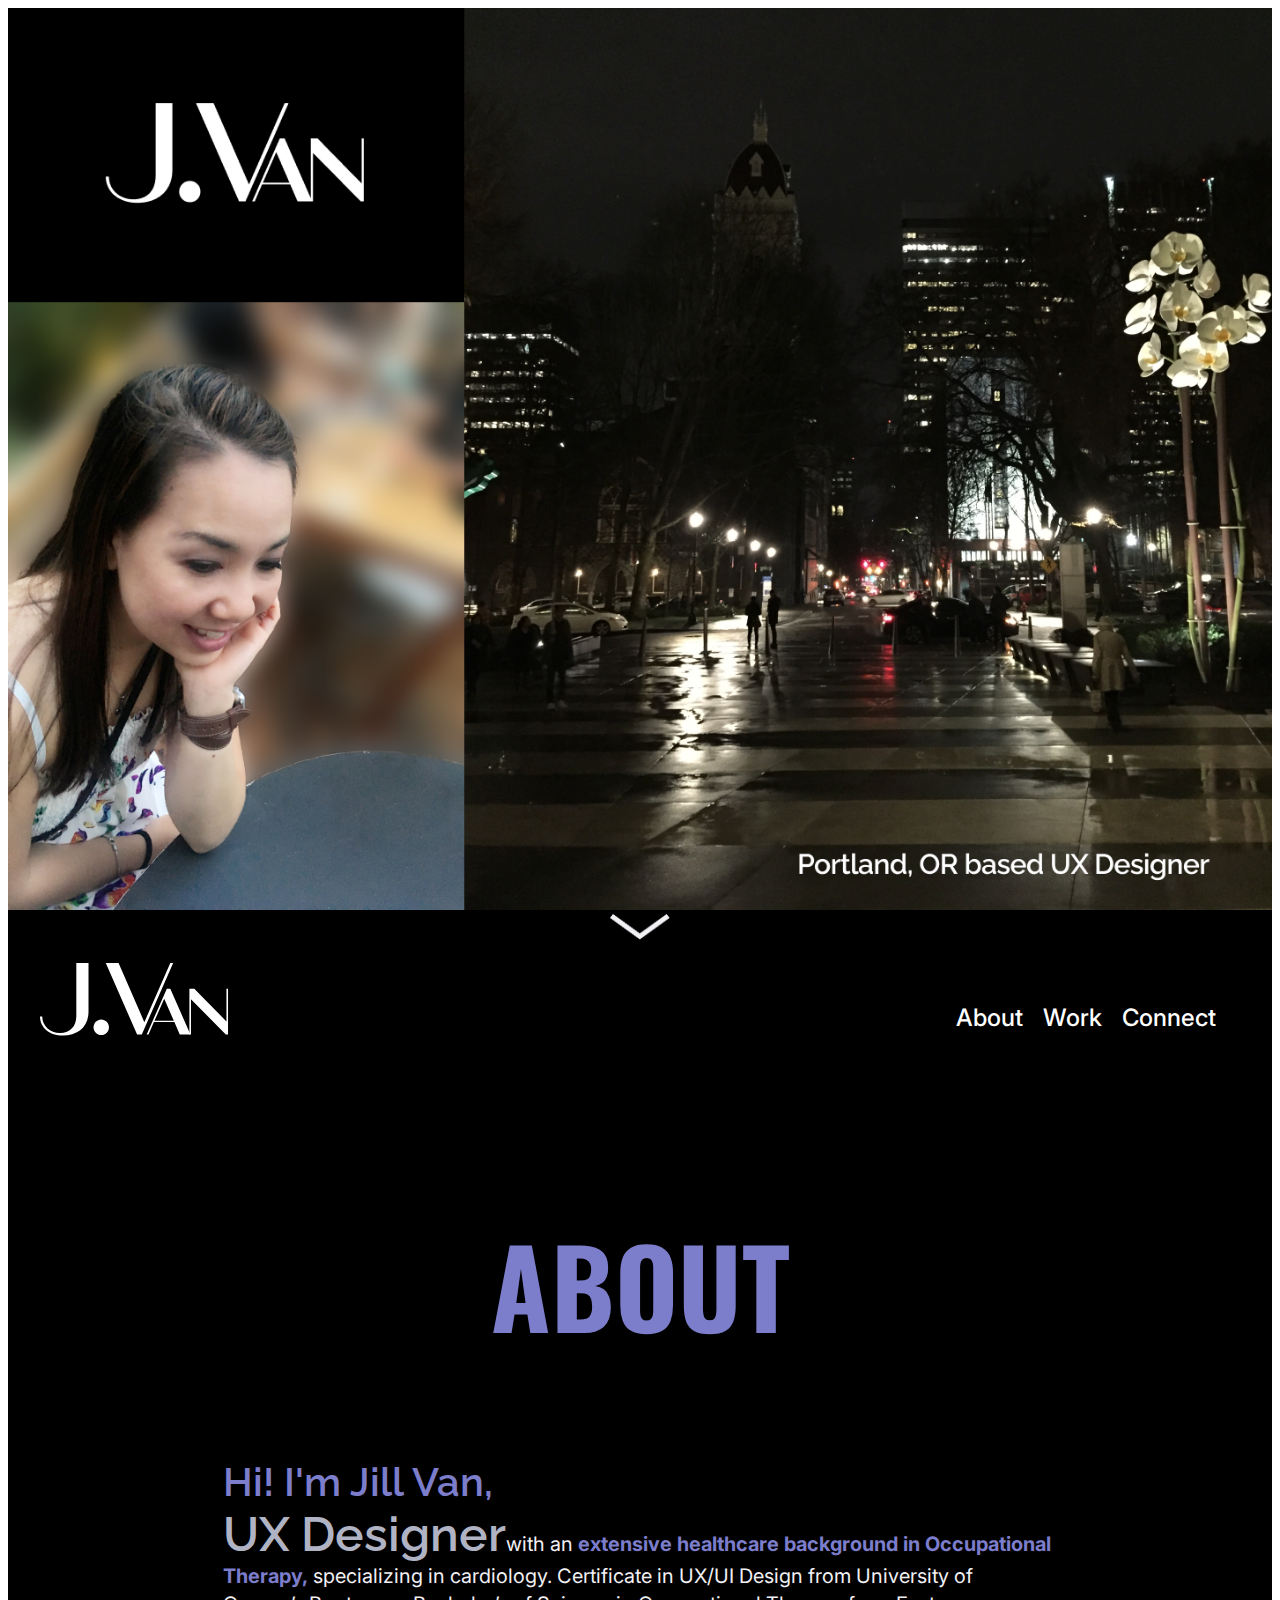
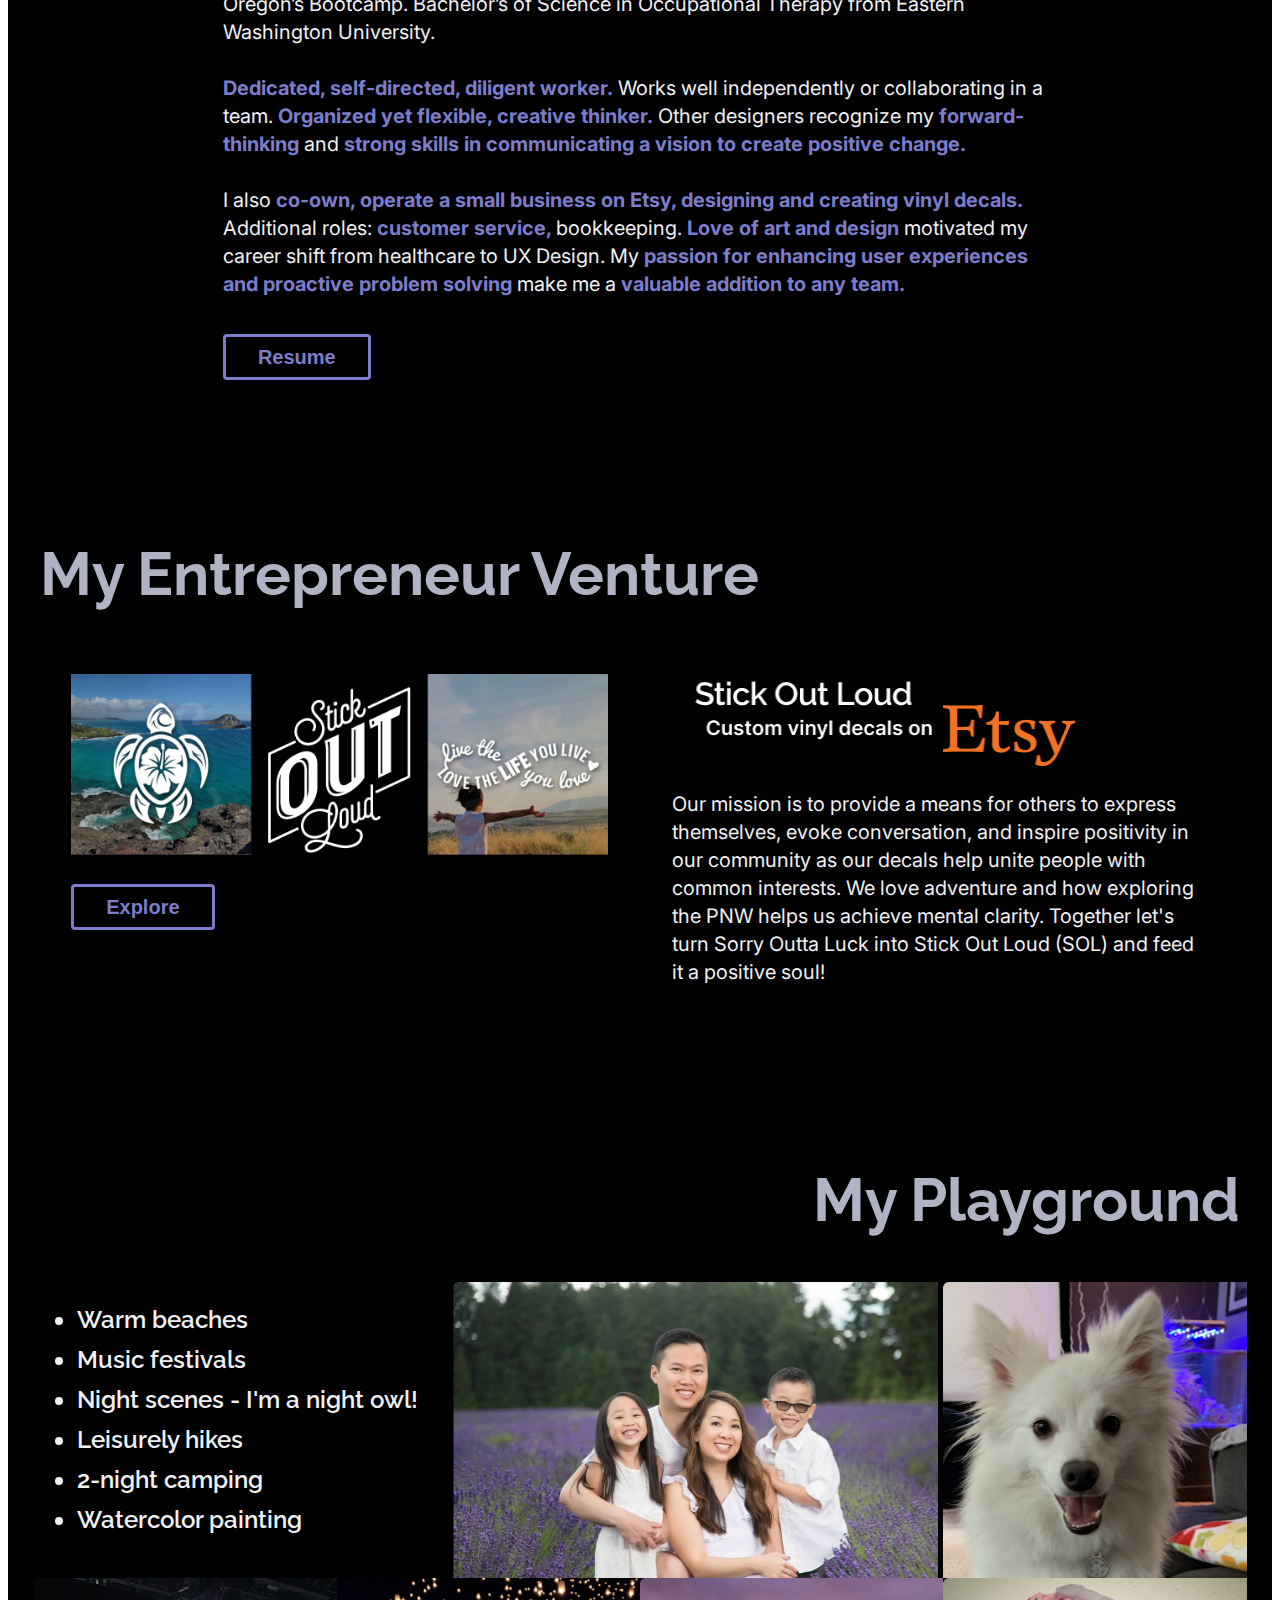
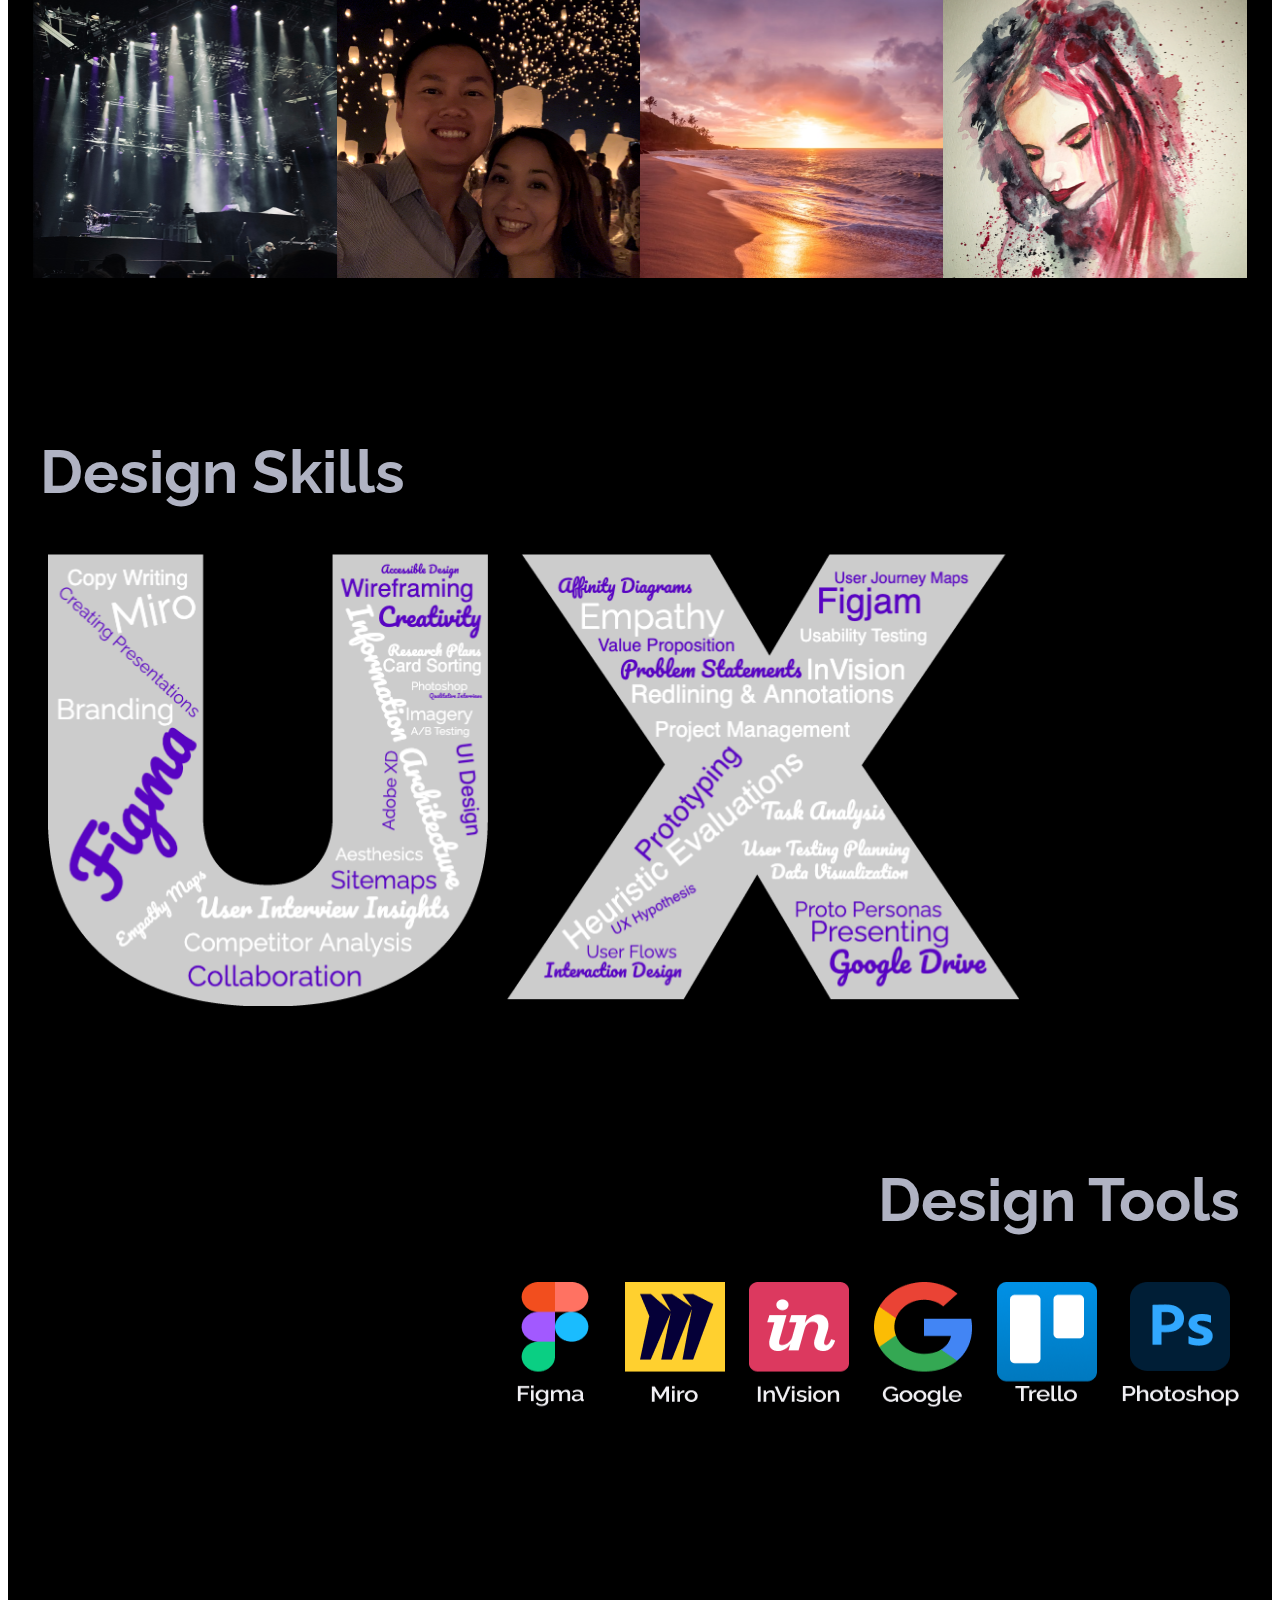
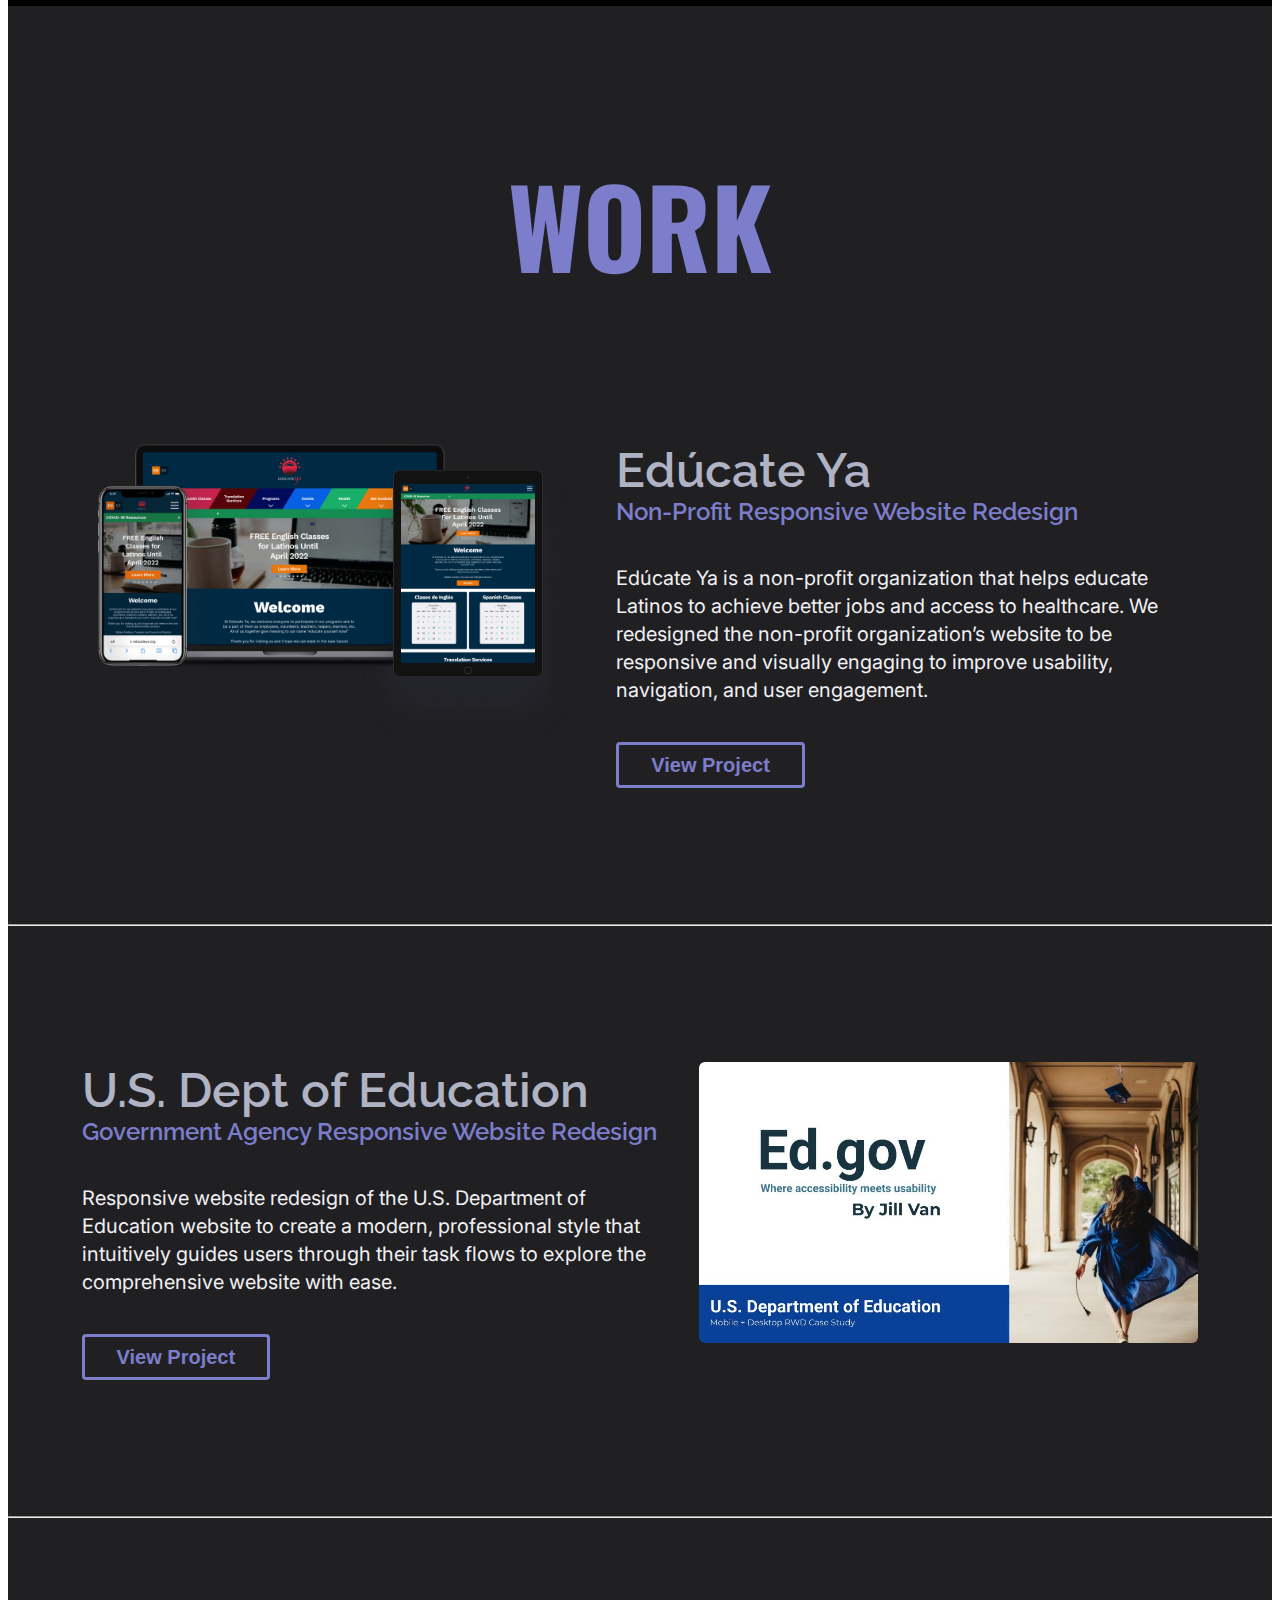
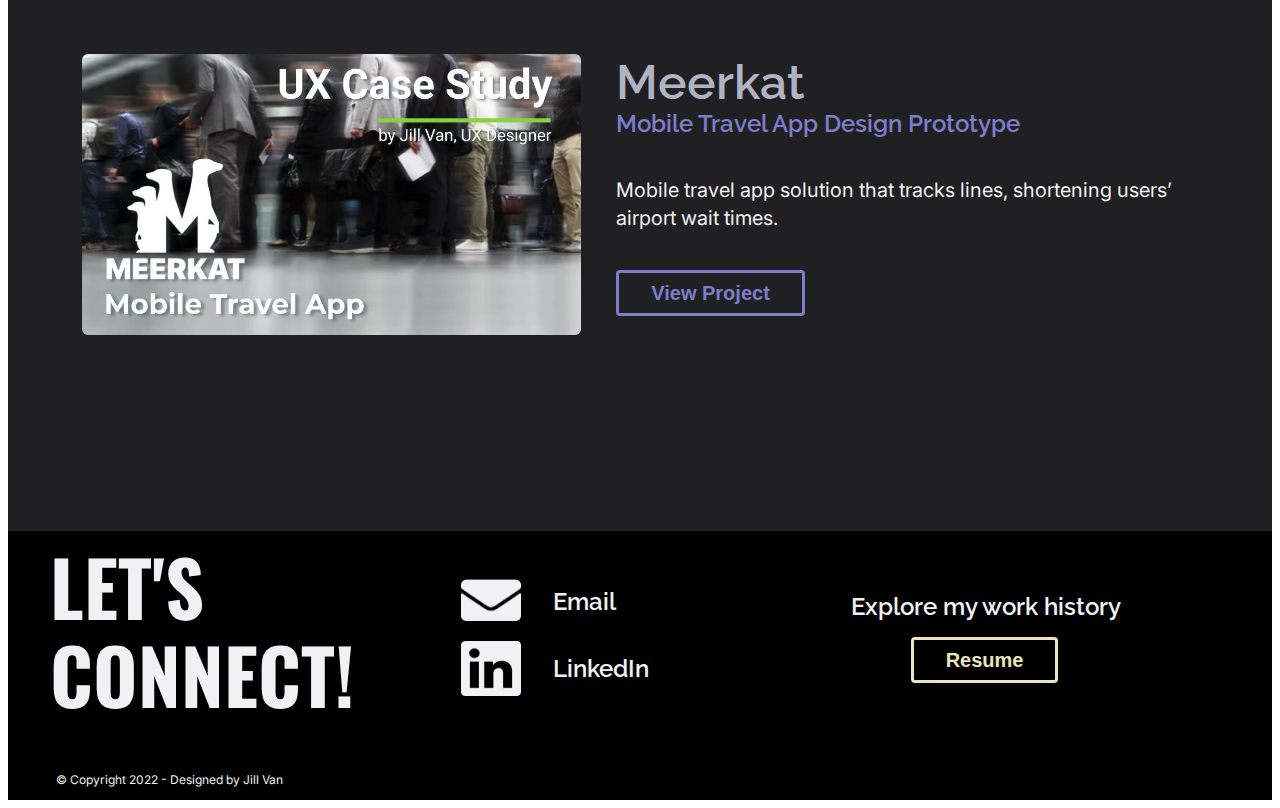
==== commit 9f4eb420: "Transferred back to root index file" ====
--- a/index.html
+++ b/index.html
@@ -1,19 +1,24 @@
 <!DOCTYPE html>
 <html>
+
 <head>
-    <title>Jill Van's UX Design Case Study - Edúcate Ya</title>
-    <!-- Meta codes -->
-    <meta name="description" content="Jill Van's UX Design Case Study - Edúcate Ya" />
+    <title>Jill Van's UX Design Portfolio Homepage</title>
+<!-- Meta code  -->
+    <meta name="description" content="Jill Van's UX Design Portfolio" />
     <meta name="keywords" content="UX Design, UX/UI, user experience, digital portfolio, online portfolio" />
     <meta http-equiv="author" content="Jill Van" />
     <meta http-equiv="content-language" content="en-us" />
     <meta charset="UTF-8" />
-    <meta name="viewport" content="width=device-width, initial-scale=1.0" /> 
-
-    <!-- Linking files  -->
-    <link rel="stylesheet" href="css/style.css">
-
-    <!--Codes to embed Google fonts-->
+    <meta name="viewport" content="width=device-width, initial-scale=1.0" />
+
+<!-- Linking files  -->
+    <!-- Bootstrap CSS file  -->
+    <!-- <link rel="stylesheet" href="https://stackpath.bootstrapcdn.com/bootstrap/4.3.1/css/bootstrap.min.css" integrity="sha384-ggOyR0iXCbMQv3Xipma34MD+dH/1fQ784/j6cY/iJTQUOhcWr7x9JvoRxT2MZw1T" crossorigin="anonymous">  -->
+
+    <!-- Original linked file before homepage was renamed <link rel="stylesheet" href="css/style.css"> -->
+    <link rel="stylesheet" href="css/portfolioHomeStyle.css">
+
+<!--Codes to embed Google fonts-->
     <link rel="preconnect" href="https://fonts.googleapis.com">
     <link rel="preconnect" href="https://fonts.gstatic.com" crossorigin>
     <link href="https://fonts.googleapis.com/css2?family=Inter:wght@400;500;600&family=Open+Sans&family=Oswald:wght@700&family=Raleway:wght@400;600;700;800&display=swap" rel="stylesheet">
@@ -21,367 +26,247 @@
 
 
 
+<!--Add anchor tags to topnav - defer until we learn more on JavaScript?-->
+
+
 <body>
-<!-- Header with topNav bar -->
-    <header class="navigation">
-        <div class="logo">
-            <img src="images/LogoJVanRound.svg" alt="Jill Van's logo" width="150px" height="75px">
-        </div>
+<!-- v1 Header with topNav located at top of homepage-->
+    <!-- <header class="header" id="myHeader">
+        <img class="logo" src="images/LogoJVanRound.svg" alt="Jill Van's logo" width="150px" height="75px">
         <div class="topNav">
             <nav class="inline">
                 <ul>
-                    <li class="navLinks">About</li>
-                    <li class="navLinks">Work</li>
-                    <li class="navLinks">Connect</li>
+                    <a href="#about"><li class="navLinks">About</li></a>
+                    <a href="#work"><li class="navLinks">Work</li></a>
+                    <a href="#connect"><li class="navLinks">Connect</li></a>
                 </ul>
                 <br>
             </nav>
         </div>
-    </header>
-
-
-<!-- PROJECT OVERVIEW section -->
-    <section class="caseStudyIntro">
-        <h1 class="h1intro">Edúcate Ya Case Study</h1>
-        <div class="h2intro">Responsive Website Redesign</div>
-        <div class="EducateYaAbout">
-            <!--Why is my mobile GIF not showing up? Do PNG files do GIF?-->
+    </header> -->
+
+
+
+<!--HERO Section-->
+    <section class="heroContent">
+        <!-- Animated elements still in the works  -->
+        <!-- <div class="heroLogo">
+            <img id="animateLogo" src="./images/LogoJVanRoundDark.svg" alt="Hi! I'm Jill Van hero image">
+        </div> -->
+        <!-- <div class="heroCopy">
+            <img src="./images/Hero/HeroOverlayCopy.png" 
+            width="500px" height="325px">
+        </div>  -->
+
+        <!-- Static elements  -->
+        <div class="heroImg">
+            <img src="./images/Hero/HeroDefault.png" class="hero" alt="Hi! I'm Jill Van. Here's my hero image">
+        </div>
+
+        <div class="scrollIcon">
+            <img src="images/union.png" alt="scroll down icon" width="60px" height="26px">
+        </div>
+    </section>
+
+
+
+<!-- Sticky Header with topNav -->
+<header class="header" id="myHeader">
+    <!-- Original logo width="150px" height="75px"  -->
+    <a href="./portfolioHomeIndex.html"><img class="logo" src="images/LogoJVanRoundDark.svg" alt="Jill Van's logo"></a>
+    <div class="topNav">
+        <nav class="inline">
+            <ul>
+                <a href="#about"><li class="navLinks">About</li></a>
+                <a href="#work"><li class="navLinks">Work</li></a>
+                <a href="./indexForm.html"><li class="navLinks" id="navConnect">Connect</li></a>
+                <!-- ??? How do I link to my other webpage within this same folder???
+                <a href="indexForm.asp"><li class="navLinks">Connect</li></a> -->
+            </ul>
+            <br>
+        </nav>
+    </div>
+</header>
+
+
+
+<div class="content">
+<!--ABOUT Section-->
+    <section id="about">
+        <div class="aboutIntro">
+            <h1>About</h1>
+            <div class="aboutContainer">
+                <!-- <img class="profilePic" src="images/profilePicPlaceholder.png" alt="profilePic"> Placeholder div for img-->
+                <div class="aboutCopy">
+                    <p><strong class="header4">Hi! I'm Jill Van, <br></strong><strong class="header3">UX Designer</strong>with an <strong>extensive healthcare background in Occupational Therapy,</strong> specializing in cardiology. Certificate in UX/UI Design from University of Oregon’s Bootcamp. Bachelor’s of Science in Occupational Therapy from Eastern Washington University.
+                    <br>
+                    <br>
+                    <strong>Dedicated, self-directed, diligent worker.</strong> Works well independently or collaborating in a team. <strong>Organized yet flexible, creative thinker.</strong> Other designers recognize my <strong>forward-thinking</strong> and <strong>strong skills in communicating a vision to create positive change.</strong>
+                    <br>
+                    <br>
+                    I also <strong>co-own, operate a small business on Etsy, designing and creating vinyl decals.</strong> Additional roles: <strong>customer service, </strong>bookkeeping. <strong>Love of art and design </strong>motivated my career shift from healthcare to UX Design. My <strong>passion for enhancing user experiences and proactive problem solving</strong> make me a <strong>valuable addition to any team.</strong>
+                    </p>
+                    <button type="button" class="button">Resume</button>
+                </div>
+            </div>
+        </div>
+
+
+        <div class="myEntrepreneurVenture">
+            <h2>My Entrepreneur Venture</h2><br>
+            <div class="ventureContainer">
+                <div class="solImagery">
+                    <img id="SOLdecalImg" src="./images/SOLdecals.png" alt="Stick Out Loud decals">  <!-- width="640px" height="226px" -->
+                    <!-- Opens StickOutLoud website URL in a new tab when clicking this button (no modal) -->
+                    <button id="SOLbutton" type="button" onclick="window.open('http://stickoutloud.com/')" target="_blank" rel="noopener noreferrer">Explore</button>  
+                    <!-- <button id="SOLbutton" type="button" data-toggle="modal" data-target="#SOLmodal2">Explore</button>  -->
+                </div>
+                <div class="solCopy">
+                    <img id="etsyHeader" src="./images/SOLonEtsy.png" alt="Stick Out Loud Custom vinyl decals on Etsy" width="397px" height="92px"><br>
+                    <p>Our mission is to provide a means for others to express themselves, evoke conversation, and inspire positivity in our community as our decals help unite people with common interests. We love adventure and how exploring the PNW helps us achieve mental clarity. Together let's turn Sorry Outta Luck into Stick Out Loud (SOL) and feed it a positive soul!</p>
+                </div>
+            </div>
+
+            <!-- Modal warning user that they will be taken offsite. Includes button to link to other website in new tab or close modal to return to homepage.  -->
+            <!-- <div class="modal fade" id="SOLmodal2" tabindex="-1" role="dialog" aria-labelledby="exampleModalCenterTitle" aria-hidden="true">
+                <div class="modal-dialog modal-dialog-centered" role="document">
+                  <div class="modal-content">
+                    <div class="modal-header">
+                      <h5 class="modal-title" id="ModalCenterTitleSOL">Warning:</h5>
+                    </div>
+                    <div class="SOLmodal-body">
+                        <p>You’re about to encounter fabulous decals offsite.<br>
+                        Hope to see you again soon!</p>
+                    </div>
+                    <div class="modal-footer">
+                      <button type="button" class="btn btn-secondary" data-dismiss="modal">Close</button>
+                      <button type="button" class="btn btn-primary" onclick="window.open('http://stickoutloud.com/')" target="_blank" rel="noopener noreferrer">Check it out</button>
+                    </div>
+                  </div>
+                </div>
+              </div> -->
+
+
+        </div> 
+            
+
+
+<!--Bootstrap grid v1 + Hover overlay images --> 
+        <div class="myPlayground">
+            <h2 class="h2r">My Playground</h2>
+            <div id="playgroundGrid">
+                <div class="row1">
+                    <div class="col01List">
+                        <div class="hobbiesList">
+                            <ul>
+                                <li>Warm beaches</li><br>
+                                <li>Music festivals</li><br>
+                                <li>Night scenes - I'm a night owl!</li><br>
+                                <li>Leisurely hikes</li><br>
+                                <li>2-night camping</li><br>
+                                <li>Watercolor painting</li><br>
+                            </ul>
+                        </div>
+                    </div>
+                    <div class="col02topRow">
+                        <div class="familyPhoto"></div>
+                    </div> 
+                    <div class="col03topRow">
+                        <div class="thomasPhoto"></div>
+                    </div>
+                </div>
+
+                <div class="row2">
+                    <div class="col25">
+                        <div class="Illenium"></div>
+                    </div>
+                    <div class="col25">
+                        <div class="lanternFestivalPic"></div>
+                    </div>
+                    <div class="col25">
+                        <div class="beachPic"></div>
+                    </div>
+                    <div class="col25">  
+                        <div class="wcPainting"></div>
+                    </div> 
+                </div>
+            </div>
+        </div>
+
+
+
+        <div class="designSkills">
+            <h2 class="h2L">Design Skills</h2>
+            <!-- original width="1024px" height="457px" -->
+            <img id="UXskillsImg" src="./images/UXdesignSkillsWordCloudDark.png" alt="UX design skills word cloud"> 
+        </div>
+
+        <div class="designTools">
+            <h2 class="h2r">Design Tools</h2>
+            <div class="designToolsIcons">
+                <img src="./images/designToolsIcons/figmaIcon.png" alt="Figma icon" width="100px" height="128.68px"> &nbsp&nbsp&nbsp
+                <img src="./images/designToolsIcons/miroIcon.png" alt="Miro icon" width="100px" height="128px"> &nbsp&nbsp&nbsp&nbsp
+                <img src="./images/designToolsIcons/inVisionIcon.png" alt="InVision icon" width="100px" height="128px"> &nbsp&nbsp&nbsp&nbsp
+                <img src="./images/designToolsIcons/googleIcon.png" alt="Google icon" width="100px" height="128px"> &nbsp&nbsp&nbsp&nbsp
+                <img src="./images/designToolsIcons/trelloIcon.png" alt="Trello icon" width="100px" height="128px"> &nbsp&nbsp&nbsp&nbsp
+                <img src="./images/designToolsIcons/photoshopIcon.png" alt="Photoshop icon" width="119px" height="128px">
+            </div>
+        </div>
+    </section>
+
+
+
+<!--WORK Section-->
+    <section id="work">
+        <h1>Work</h1>
+        <div class="EducateYa">
+            <!--Why is my mobile GIF not showing up? Does PNG files do GIF?-->
+            <!-- Ed.gov and Meerkat images are placeholders. To do: Replace Case Study cover slides with Mockup GIFS -->
+
+            <!-- had set width and height - original size width="595px" height="350px"  -->
             <div class="educateYaPrototype">
-            <img src="images/caseStudy/EducateYa/EYRWDMockupSmall.png" alt="Edúcate Ya showcase redesign image" width="595px" height="350px">
+                <img id="EYmockup" src="./images/caseStudy/EducateYa/EYRWDMockupSmall.png" alt="Edúcate Ya showcase redesign image">
             </div>
             <div class="educateYaSummary">
-                <h3>What is Edúcate Ya?</h3>
-                <!-- <h6>Non-Profit Responsive Website Redesign</h6> -->
-                <!-- <br> -->
+                <h3>Edúcate Ya</h3>
+                <h6>Non-Profit Responsive Website Redesign</h6>
+                <br>
                 <p>Edúcate Ya is a non-profit organization that helps educate Latinos to achieve better jobs and access to healthcare. We redesigned the non-profit organization’s website to be responsive and visually engaging to improve usability, navigation, and user engagement.</p><br>
-                <button type="button">View Mobile Prototype &nbsp;&nbsp;</button>
+                <button type="button">View Project</button>
+            </div>
+        </div>
+        <hr>
+
+        <div class="DeptEd">
+            <div class="USdeptOfEducationSummary">
+                <h3>U.S. Dept of Education</h3>
+                <h6>Government Agency Responsive Website Redesign</h6>
                 <br>
-                <button type="button">View Desktop Prototype</button>
-            </div>
-        </div>
-
-        <h3 class="h3projectOverview">Project Overview</h3>
-        <div class="projectOverview">
-            <div class="theProblem">
-                <h6>The Problem</h6>
-                <p>Edúcate Ya hasn’t been reaching it’s targeted audience. Their homepage averaged an <strong> 85% bounce rate</strong> in Oct to Nov 2021, which is nearly twice as high as a typical website bounce rate.</p>
-            </div>
-            <div class="theSolution">
-                <h6>The Solution</h6>
-                <p>By redesigning Edúcate Ya’s website to be more visually engaging, we can help improve usability, navigation, and user engagement.</p>
+                <p>Responsive website redesign of the U.S. Department of Education website to create a modern, professional style that intuitively guides users through their task flows to explore the comprehensive website with ease.</p><br>
+                <button type="button">View Project</button>
+            </div>
+            <div class="edCoverImage">
+                <!-- had set width and height - original size width="595px" height="350px"  -->
+                <img id="edImg" src="./images/caseStudy/Edgov/EdgovCoverSlide.jpg" alt="U.S. Dept of Education showcase redesign image"> 
+            </div>
+        </div>
+        <hr>
+        <div class="Meerkat">
+            <div class="MeerkatCoverImage">
+            <!-- had set width and height - original size width="595px" height="350px"  -->
+            <img id="MeerkatImg" src="./images/caseStudy/Meerkat/MeerkatCoverSlide.jpg" alt="Meerkat showcase travel mobile app image">
+            </div>
+            <div class="MeerkatSummary">
+                <h3>Meerkat</h3>
+                <h6>Mobile Travel App Design Prototype</h6>
+                <br>
+                <p>Mobile travel app solution that tracks lines, shortening users’ airport wait times.</p><br>
+                <button type="button">View Project</button>    
             </div>
         </div>
     </section>
 
 
-
-<!-- OUR TEAM section -->
-    <section class="ourTeam">
-        <h3>Our Team</h3>
-        <h6>Manny McIvor, UX/UI Design student,</h6>
-        <h6>Carlos Prieto, UX/UI Design student,</h6>
-        <h6>Jill Van, UX/UI Design student + Project Manager</h6>
-        <div class="teamCopy">
-            <div class="copy">
-                <p>We actively collaborated throughout the entire design process. As project manager, I facilitated the initial contact with the non-profit organization and setup stakeholder interviews. I contributed heavily to the UX Research phase by:</p>
-                    <ul>
-                        <li class="listText">Completing a Heuristic Evaluation of the current website</li><br>
-                        <li class="listText">Gathering interview insights, organizing into an Affinity Diagram</li><br>
-                        <li class="listText">Summarizing our Competitor Analyses</li><br>
-                        <li class="listText">Developing an Empathy Map</li><br>
-                    </ul>
-                </p>
-            </div>
-            <div class="copy">
-                <p>I also developed a <strong>UX Hypothesis,</strong> started the <strong>Information Architecture Sitemap,</strong> and built out a lot of the <strong>Mobile Mid-fi Wireframes</strong> and the <strong>styling and outline for our Case Study slides.</strong><br><br>
-                    My teammates did a fabulous job creating a <strong>UX Scenario</strong> and portraying it through a well illustrated <strong>Storyboard.</strong> 
-                    Manny took the lead on the <strong>Style Guide</strong> and menu <strong>Animation</strong> while Carlos ensured that our prototype was <strong>Responsive Design</strong> and he did the <strong>English - Spanish Translations.</strong> Together <strong>we utilized our skills and strengths to create a sucessful solution to our problem.</strong>
-                </p>
-            </div>
-        </div>
-    </section>
-
-
-<!-- DESIGN TOOLS and PHASES section -->
-    <section class="designPhases">
-        <div class="designTools">
-            <h3 class="h3r">Design Tools</h3>
-            <br>
-            <br>
-            <div class="designToolsIcons">
-                <img src="images/designToolsIcons/figmaIcon.png" alt="Figma icon" width="100px" height="128.68px"> &nbsp&nbsp&nbsp
-                <img src="images/designToolsIcons/miroIcon.png" alt="Miro icon" width="100px" height="128px"> &nbsp&nbsp&nbsp&nbsp
-                <img src="images/designToolsIcons/inVisionIcon.png" alt="InVision icon" width="100px" height="128px"> &nbsp&nbsp&nbsp&nbsp
-                <img src="images/designToolsIcons/googleIcon.png" alt="Google icon" width="100px" height="128px"> &nbsp&nbsp&nbsp&nbsp
-                <img src="images/designToolsIcons/trelloIcon.png" alt="Trello icon" width="100px" height="128px"> &nbsp&nbsp&nbsp&nbsp
-                <img src="images/designToolsIcons/photoshopIcon.png" alt="Photoshop icon" width="119px" height="128px">
-            </div>
-        </div>
-
-        <h1 class="h1DesignPhases">Design Phases</h1>
-        <br>
-        <br>
-        <div class="designPhasesIcons">
-            <div class="phaseIcon01">
-                <a href="#UXresearch"><img src="images/designPhases/IconUXresearch.png" alt="UX Research icon" width="110px" height="128.68px"></a> &nbsp&nbsp&nbsp
-            </div>
-            <div class="phaseIcon02">
-                <a href="#definition"><img src="images/designPhases/IconDefinition.png" alt="Definition icon" width="100px" height="128.68px"></a> &nbsp&nbsp&nbsp
-            </div>
-            <div class="phaseIcon03">
-                <a href="#ideation"><img src="images/designPhases/IconIdeation.png" alt="Ideation icon" width="100px" height="128.68px"></a> &nbsp&nbsp&nbsp
-            </div>
-            <div class="phaseIcon04">
-                <a href="#prototyping"><img src="images/designPhases/IconPrototyping.png" alt="Prototyping icon" width="100px" height="128.68px"></a> &nbsp&nbsp&nbsp
-            </div>
-            <div class="phaseIcon05">
-                <a href="#usabilityTesting"><img src="images/designPhases/IconUserTesting.png" alt="User Testing icon" width="110px" height="128.68px"></a> &nbsp&nbsp&nbsp
-            </div>
-            <div class="phaseIcon06">
-                <a href="#finalPrototype"><img src="images/designPhases/IconFinalPrototype.png" alt="Final Prototype icon" width="125px" height="128.68px"></a> &nbsp&nbsp&nbsp 
-            </div>
-        </div>
-    </section>
-
-
-<!-- UX RESEARCH section -->
-    <section id="UXresearch">
-        <h1 class="h1UXresearch">UX Research</h1>
-        <div class="UXresearchGrid">
-            <div class="researchImg1">
-                <img src="images/caseStudy/EducateYa/EYheuristicsTopHome.png" alt="Top section of original Edúcate Ya homepage">
-            </div>
-            <div class="researchImg2">
-                <img src="images/caseStudy/EducateYa/EYheuristicsCenterHome.png" alt="Center section of original Edúcate Ya homepage">
-            </div>
-            <div class="researchImg3">
-                <img src="images/caseStudy/EducateYa/EYheuristicsFooter.png" alt="Footer of original Edúcate Ya homepage">
-            </div>
-            <div class="researchCopy1">
-                <h3>Heuristic Evaluation of Current Website</h3>
-                <p>We began by analyzing the website to learn more about the non-profit organization and to identify areas that were most in need of a redesign.</p>
-            </div>
-            <div class="researchCopy2">
-                <h4>Examples Redlined on Homepage</h4>
-                <h3 class="redlineNumbers">01</h3>
-                <p>Top navbar needs more color contrast and hierarchy. Too many primary categories - overwhelms users</p>
-                <h3 class="redlineNumbers">02</h3>
-                <p>Language toggle should be at top for user control & freedom - make it more prominent</p>
-                <h3 class="redlineNumbers">03</h3>
-                <p>Italic font appears to be randomly used here</p>
-                <h3 class="redlineNumbers">04</h3>
-                <p>Text is too small to read. It reads like a social media feed - 
-                    Looks fine on mobile version only, but not desktop design</p>
-                <h3 class="redlineNumbers">05</h3>
-                <p>Increase hierarchy of this section - Feature the reviews to 
-                    gain credibility for the organization and increase interest in 
-                    their cause</p>
-                <h3 class="redlineNumbers">06</h3>
-                <p>Could be nested as a modal or placed elsewhere instead of 
-                    in the footer </p>
-            </div>
-        </div>
-
-        <div class="researchRow">
-            <div class="protoPersona">
-                <h3>Proto Persona</h3>
-                <p>What might a typical user of Edúcate Ya’s services look like? Our team envisioned “Oscar” as described below.
-                After completing thorough UX Research, we later developed an Empathy Map to represent our how our typical user had evolved.
-                </p>
-            </div>
-            <div class="researchPlan">
-                <h3>Research Plan</h3>
-                <p>Planned to interview potential users of the website and stakeholders to determine what they would like to see on the website. Use insights to create the best website possible for the organization.<br><br>
-                Our UX Research team conducted 3 stakeholder interviews and 4 interviews with potential users. It was semi-structured group and 1:1 interviews conducted by phone, over social media, and over Zoom.
-                </p>
-            </div>
-        </div>
-        <div class="protoPersonaImg">
-        <img src="images/caseStudy/EducateYa/EYprotoPersona.png" alt="Proto persona">
-        </div>
-
-    <!-- Building out Key User Insights slide into code -->
-    <!-- Create a dark blue rectangle that spans across the width of the screen  -->
-    <!-- <svg class="blueRectangle" width="750px" height="170px">
-        <rect width="720px" height="160px" style="fill: Solid #002A44" />
-    </svg> -->
-        <div class="userInterviews">
-        <h3 class="h3subheader">Potential User Interviews + Stakeholder Interviews 
-            <br> = Key User Insights</h3>
-            <br>
-            <ul>
-                <li class="insightsList">Until April 2022, Edúcate Ya is <strong class="h5strong">offering free English classes to Latinos.</strong> This should be more prominent on the website - <strong class="h5strong">NONE of the potential users we interviewed noticed it.</strong></li><br>
-                <li class="insightsList">Edúcate Ya relies on donor funding. The website has a <strong class="h5strong">modal that shows up initially, but the timeing is not ideal.</strong> The user should not need to look for the Call to Action (CTA) button.</li><br>
-                <li class="insightsList">Provide users <strong class="h5strong">control to select a preferred language</strong> that switches the entire copy to that one language consistently throughout the website.</li><br>
-                <li class="insightsList">Users liked how easy it was to find information on the website. Build upon this by improving the visual design & strategically highlighting the organization's goals.</li>
-            </ul>
-        <!-- Create a dark pink 1/2 as tall as the upper blue rectangle that spans across the width of the screen  -->
-        <!-- <img src="images/caseStudy/EducateYa/EYkeyUserInsights.png" alt="Key user insights from interviews"> -->
-        </div>
-    </section>
-
-
-
-<!-- DEFINITION section -->
-    <section id="definition">
-        <h1 class="h1Definition">Definition</h1>
-
-        <div class="definitionRow">
-            <div class="definitionCopy">
-                <h3>Problem Statement</h3>
-                <p>By redesigning Edúcate Ya’s website to be more visually engaging, we can help increase engagement with and participation in the organization’s classes and events.<br><br>
-                    We also believe that a website that is easier to maintain for the organization and more delightful for people outside of the organization to use will result in an increase in donations to Edúcate Ya.</p>
-                    <br>
-                <h3>UX Hypothesis</h3>
-                <p>The <strong>primary user</strong> of Edúcate Ya’s website is <strong>not typically the direct user</strong> of their education and leadership programs.<br><br>
-                    Instead, the primary user <strong>might be someone who has better Internet access and proficiency navigating online resources</strong> that tells the direct user by word of mouth or refers them to the website.</p>
-                <h5 class="h5Definition">This hypothesis later<br>proved to be true!</h5>
-            </div>
-            <div class="lightbulbImg">
-                <img src="images/caseStudy/EducateYa/lightbulb.png" alt="holding lightbulb">
-            </div>
-        </div>
-    </section>
-
-
-
-<!-- IDEATION section -->
-    <section id="ideation">
-        <h1 class="h1Ideation">Ideation</h1>
-        <div class="ideationGrid">
-            <div class="EYstoryboard1">
-                <img src="images/caseStudy/EducateYa/EYstoryboard1.png" alt="Storyboard illustration 1. Oscar the line cook is having another busy day at work. Fed up with busy work, he decides he wants a change!">
-            </div>
-            <div class="EYstoryboard2">
-                <img src="images/caseStudy/EducateYa/EYstoryboard2.png" alt="Storyboard illustration 2. He remembers an organization he heard of from a friend who invited him to one of their events. After work, he gets on his computer...">
-            </div>
-            <div class="ideationCopy1">
-                <h3>UX Scenario, <br>Storyboarding,<br>Solutions Ideation,<br>Feature Prioritization Matrix</h3>
-                <p>Here comes the fun part! Let creativity flow. Added bonus that my two teammates were fabulous illustrators as well!</p>
-            </div>
-            <div class="ideationCopy2">
-                <h6>We chose to focus on these 5 features:</h6>
-                <br>
-                <!-- This list should be numbered 1 to 5  -->
-                <ol class="ideationList">
-                    <li>Feature free English classes</li><br>
-                    <li>Improve readability</li><br>
-                    <li>Highlight donation button</li><br>
-                    <li>Add class sign up calendar</li><br>
-                    <li>Easy access to language toggle</li><br>
-                </ol>
-            </div>
-            <div class="EYstoryboard3">
-                <img src="images/caseStudy/EducateYa/EYstoryboard3.png" alt="Storyboard illustration 3 shows silouette of Oscar looking at computer screen. ... and discovers that they're offering free English classes!">
-            </div>
-            <div class="EYstoryboard4">
-                <img src="images/caseStudy/EducateYa/EYstoryboard4.png" alt="Storyboard illustration 4 of a cartoon boy's face. He's holding up two fingers">
-            </div>
-        </div>
-        <br>
-        <h1 id="h1ideation">2 Years Later...</h1>
-        <br>
-        <div class="EYstoryboard5">
-            <img src="images/caseStudy/EducateYa/EYstoryboard5.png" alt="Storyboard illustration 5. Oscar is now a successful business owner, running his own food truck! He gives back to Educate Ya, hoping his gift will help someone else." width="100%">
-        </div>
-    </section>
-
-
-
-<!-- PROTOTYPING section -->
-    <section id="prototyping">
-        <h1 class="h1Prototyping">Prototyping</h1>
-        <div class="prototypeFlexbox">
-            <h3>Card Sorting,<br>Information Architecture,<br>User Flow Diagram</h3>
-            <p class="IACopy">Simplify! We cut the number of primary categories in the navbar down to nearly half by using our information architechture skills to redesign a sitemap.<br><br> 
-            Here’s an example of a simplified user flow for the task of “scheduling an English class.” It doesn’t need to be complicated. Sometimes less is more.
-            </p>
-            <button type="button">View User Flow</button>
-        <!-- Change image to remove link text and create link directly in code instead -->
-        <!-- <div class="userFlowImg">
-            <img src="images/caseStudy/EducateYa/userFlowDiagram.png" alt="User Flow Diagram">
-        </div> -->
-            <br>
-            <br>
-            <br>
-            <h3>Early Sketches,<br>Mid-Fi Wireframes with Responsive Web Design,<br>UI Style Guide</h3>
-            <p class="sketchesCopy">Our ideas began to unfold and come to life. My teammate created this style guide to represent the different design elements that we intended to implement in our prototype and share why they were chosen.</p>
-        </div>
-        <div class="earlyPrototyping">
-            <img src="images/caseStudy/EducateYa/EYPaperSketches.png" id="EYpaperSketches" alt="Paper sketches">
-            <img src="images/caseStudy/EducateYa/EYMid-FiWireframes.png" id="EYwireframes" alt="Mid-Fi wireframes of desktop design">
-        </div>
-        <!-- Leaving this UI Style Guide slide image out of my the page -->
-        <!-- <div>
-            <img src="images/caseStudy/EducateYa/EYUIStyleGuide.png" alt="UI Style Guide">
-        </div> -->
-    </section>
-
-
-
-<!-- USABILITY TESTING section -->
-    <section id="usabilityTesting">
-        <h1 class="h1UsabilityTesting">Usability Testing</h1>
-        <div class="usabilityTestingGrid">
-            <div class="usabilityTestingCopy">
-                <h3>Develop Usability Testing Plan,<br>
-                Gather User Testing Insights,<br>
-                Reiterate Prototypes</h3>
-                <p>User testing an easy but valuable way to gather insights on designs that designers often overlook. Sometimes I need to step back and view the designs from another perspective ... or just recruit users to test. For Edúcate Ya’s website redesign, we tested on a dozen willing users.
-                Here are the highlights:
-                </p>
-            <div>
-            <div class="usabilityImg">
-                <img src="images/caseStudy/EducateYa/EYmobileTestIterations.png" class="usabilityTestingMobile" alt="Mobile prototype iterations based on user tests">
-                <img src="images/caseStudy/EducateYa/EYdesktopTestIterations.png" class="usabilityTestingDesktop" alt="Desktop prototype iterations based on user tests">
-            </div>
-        </div>
-    </section>
-
-
-
-<!-- FINAL PROTOTYPE section -->
-    <section id="finalPrototype">
-        <h1 class="h1FinalPrototype">Final Prototyping</h1>
-        <h3 class="h3subheader">Responsive Web Redesign Compositions</h3>
-        <div class="finalPrototypeGrid">
-            <img src="images/caseStudy/EducateYa/EYdesktopMockup.png" class="desktopMockup" alt="Mockup of Educate Ya desktop prototype">
-            <img src="images/caseStudy/EducateYa/EYiPhoneMockup.png" class="mobileMockup" alt="Mockup of Educate Ya mobile prototype">
-            
-            <div class="prototypeButtons">
-                <button type="button">View Mobile Prototype &nbsp;&nbsp;</button>
-                <br>
-                <button type="button">View Desktop Prototype</button>
-            </div>
-        </div>
-    </section>
-
-
-
-
-<!-- CONCLUSION section -->
-    <h1 class="h1Conclusion">Conclusion</h1>
-    <section class="conclusion">
-        <div>
-            <h3 class="h3subheader">Reflections</h3>
-                <ul>
-                    <li class="listText">Learning more about the actual users (18 to 24 year old demographic) from the Google Analytics report helped us redesign the style of the Edúcate Ya website to appeal to the appropriate targeted audience.</li><br>
-                    <li class="listText">It was very rewarding to see that the stakeholders began implementing some of our redesign recommendations soon after our team presented it to them!</li>
-                </ul>
-        </div>
-        <br>
-        <div>
-            <h3 class="h3subheader">Future Developments</h3>
-                <ul>
-                    <li class="listText">Increase copy font size for mobile to at least 16px for better readability</li><br>
-                    <li class="listText">Implementing a “Back to Top” button, which is currently designed but not active yet</li>
-                </ul>
-        </div>
-        <div>
-            <h1 class="h1ThankYou">Thank You</h1>
-            <h4 class="h4ThankYou">for viewing our case study!</h4>
-        </div>
-    </section>
 
 
 
@@ -395,13 +280,13 @@
 
         <div class="connectIcons">
             <div class="emailWithIcon">
-                <img src="images/emailIcon.png" alt="email icon" width="60px" height="42px">
-                <h4 class="emailText">Email</h4>
+                <a href="./indexForm.html"><img src="./images/emailIcon.png" alt="email icon" width="60px" height="42px"></a>
+                <a href="./indexForm.html"><h6 class="footerh6 emailText">Email</h6></a>
             </div>
 
             <div class="LinkedInWithIcon">
-                <img src="images/LinkedInIcon.png" alt="LinkedIn icon" width="60px" height="55px">
-                <h4 class="LinkedInText">LinkedIn</h4>
+                <img src="./images/LinkedInIcon.png" alt="LinkedIn icon" width="60px" height="55px">
+                <h6 class="footerh6 LinkedInText">LinkedIn</h6>
             </div>
         </div>
 
@@ -414,5 +299,20 @@
     </section>
     </footer>
 
+</div> <!-- This closes my "content" class div which contains About to Connect sections and footer -->
+
+
+
+
+
+<!-- jQuery first, then Popper.js, then Bootstrap JS -->
+<!-- Bootstrap JavaScript  -->
+<script src="https://code.jquery.com/jquery-3.3.1.slim.min.js" integrity="sha384-q8i/X+965DzO0rT7abK41JStQIAqVgRVzpbzo5smXKp4YfRvH+8abtTE1Pi6jizo" crossorigin="anonymous"></script>
+<script src="https://cdnjs.cloudflare.com/ajax/libs/popper.js/1.14.7/umd/popper.min.js" integrity="sha384-UO2eT0CpHqdSJQ6hJty5KVphtPhzWj9WO1clHTMGa3JDZwrnQq4sF86dIHNDz0W1" crossorigin="anonymous"></script>
+<script src="https://stackpath.bootstrapcdn.com/bootstrap/4.3.1/js/bootstrap.min.js" integrity="sha384-JjSmVgyd0p3pXB1rRibZUAYoIIy6OrQ6VrjIEaFf/nJGzIxFDsf4x0xIM+B07jRM" crossorigin="anonymous"></script>
+<!-- My JavaScript  -->
+<script src="./js/portfolioHomeindex.js">
+</script>
+
 </body>
 </html>--- a/css/portfolioHomeStyle.css
+++ b/css/portfolioHomeStyle.css
@@ -0,0 +1,1274 @@
+/* TEXT/FONT/COPY Styles */
+h1 {
+    color: #7C7DCB;
+    font-family: 'Oswald', sans-serif;
+    /* original font size was 76px  */
+    font-size: 108px;
+    font-weight: bold;
+    line-height: 84px;
+    text-transform: uppercase;
+    text-align: center; 
+    padding-top: 3rem;
+    padding-bottom: 3rem;
+    margin-block-end: 0;
+    margin-block-start: 0;
+}
+
+h2 {
+    color: #B0B3C3;
+    font-family: 'Raleway', sans-serif;
+    font-size: 60px;
+    /* Original was font-weight: 800;  */
+    font-weight: 700;
+    line-height: 68px;
+    padding-top: 2rem;
+    padding-bottom: 3rem;
+    margin-block-end: 0;
+    margin-block-start: 0;
+}
+
+h3 {
+    color: #B0B3C3;
+    font-family: 'Raleway', sans-serif;
+    font-size: 48px;
+    font-weight: 600;
+    margin-block-end: 0;
+    margin-block-start: 0;
+}
+
+h4 {
+    font-family: 'Raleway', sans-serif;
+    font-size: 40px;
+    font-weight: 600;
+    line-height: 48px;
+    letter-spacing: -4%;
+    margin-block-end: 0;
+    margin-block-start: 0;
+}
+
+h6 {
+    color: #7C7DCB;
+    font-family: 'Raleway', sans-serif;
+    font-size: 24px;
+    font-weight: 600;
+    line-height: 28px;
+    letter-spacing: -2%;
+    margin-block-end: 0;
+    margin-block-start: 0;
+}
+
+p {
+    color: #F1F0F4;
+    font-family: 'Inter', sans-serif;
+    font-size: 20px;
+    font-weight: normal;
+    line-height: 28px;
+}
+
+.h2r {
+   text-align: right;
+}
+
+.header3 {
+    color: #B0B3C3;
+    font-family: 'Raleway', sans-serif;
+    font-size: 48px;
+    font-weight: 600;
+    line-height: 56px;
+}
+
+.header4 {
+    color: #7C7DCB;
+    font-family: 'Raleway', sans-serif;
+    font-size: 40px;
+    font-weight: 600;
+    line-height: 48px;
+    letter-spacing: -4%;
+}
+
+strong {
+    color: #7C7DCB;
+}
+
+.formText {
+    color: #B0B3C3;
+    font-family: 'Inter', sans-serif;
+    font-weight: 500;
+    font-size: 14px;
+}
+
+.footerh1 {
+    color: #F1F0F4;
+    text-align: left;
+    font-size: 76px;
+    line-height: 8px;
+    /* margin-left: 0px;
+    padding-left: 2rem;
+    padding-bottom: 0.5rem; */
+}
+
+.footerh6 {
+    color: #F1F0F4;
+    font-family: 'Raleway', sans-serif;
+    font-size: 24px;
+    font-weight: 600;
+    line-height: 28px;
+    letter-spacing: -2%;
+}
+
+#footerText {
+    color: #F1F0F4;
+    font-family: 'Inter', sans-serif;
+    font-size: 12px;
+    font-weight: normal;
+    line-height: 16px;
+    padding-left: 3rem;
+    /* why is the copyright footer text not centered? */
+}
+
+/* #h2.h2rightAlign {
+    text-align: right;
+} */
+
+
+
+/* BUTTON/ASSETS STYLES */
+button {
+    border: 3px solid #7C7DCB;
+    border-radius: 4px;
+    color: #7C7DCB;
+    box-sizing: border-box;
+    background-color: transparent;
+    font-style: 'Inter', sans-serif;
+    font-weight: 600;
+    font-size: 1.25rem;
+    line-height: 1.5rem;
+    text-align: center;
+    padding: 0.5rem 2rem;
+    margin-right: 1rem;
+    /* transition: background-color 0.5s ease-in-out;   */
+    /* Use these properties below??? */
+    /* display: flex;
+    flex-direction: row;
+    justify-content: center;
+    align-items: center; */
+}
+
+button:hover {
+    background-color: #7C7DCB;
+    color: #F1F0F4;
+    border: 3px solid #7C7DCB;
+    box-sizing: border-box;
+    box-shadow: 0px 4px 4px rgba(0, 0, 0, 0.25);
+    border-radius: 4px;
+    font-style: 'Inter', sans-serif;
+    font-weight: 600;
+    font-size: 1.25rem;
+    line-height: 1.5rem;
+    text-align: center;
+    padding: 0.5rem 2rem;
+    margin-right: 1rem;
+    /* transition: background-color 0.5s ease-in-out;   */
+    /* Use these properties below??? */
+    /* display: flex;
+    flex-direction: row;
+    justify-content: center;
+    align-items: center; */
+}
+
+
+
+
+
+/* HERO Section */
+
+
+/* ANIMATED ELEMENTS in hero  */
+/* overflow property doesn't appear to be doing anything yet, but
+visibility: hidden; works to hide the div */
+
+/* .heroLogo {
+    width: 296px;
+    z-index: 1;
+    position: absolute;
+    top: 12.18%;
+    left: 7.95%;
+    visibility: hidden;  
+} 
+
+.heroLogo.animate {
+    animation: slidein 1s ease-in;
+    animation-direction: normal;
+}
+
+@keyframes slidein {
+    0% {
+        transform: translateX(0%);
+      }
+    100% {
+        transform: translateX(150%);
+      } 
+} */
+
+
+/* 
+.heroCopy {
+    position: absolute;
+    top: 8px;
+    left: 16px;
+    z-index: 1;
+    visibility: hidden; 
+}
+
+.heroCopy.animate {
+    animation: dropin 1s ease-in;
+    animation-direction: normal;
+}
+
+@keyframes dropin {
+    0% {
+        transform: translateY(-50%);
+      }
+    50% {
+        transform: translateY(0%);
+      } 
+    100% {
+        transform: translateY(20%);
+      } 
+}  */
+
+
+
+/* STATIC ELEMENTS in hero  */
+.heroContent {
+    background-color: #000000;
+}
+
+.heroImg {
+    width: 100%; 
+    /* border: 2px solid red; */
+}
+
+.hero{
+    width: 100%;
+}
+
+/* Bouncing Scroll Icon Animation  */
+.scrollIcon {
+    display: flex;
+    justify-content: center;
+    /* padding-bottom: 1%; */
+    z-index: 1;
+    animation: bounce 2s infinite;
+    animation-delay: 3s;
+}
+
+@keyframes bounce {
+    0%, 20%, 50%, 80%, 100% {
+        transform: translateY(0);
+      }
+      40% {
+        transform: translateY(-50px);
+      }
+      60% {
+        transform: translateY(-25px);
+      } 
+}
+
+
+
+
+/* HEADER AND NAV styles */
+.logo {
+    margin-left: 2rem;
+    max-height: 75px;
+}
+
+.header {
+    background-color: #000000;
+    padding: 0px;
+    margin: 0px;
+    list-style-type: none;
+    display: flex;
+    flex-direction: row;
+    align-items: center;
+    justify-content: space-between;
+}
+
+.topNav {
+    align-items: flex-end;
+    margin-right: 3rem;
+    margin-top: 3rem;
+    justify-content: space-between;
+}
+
+.inline {
+    display: inline;
+    text-align: right;
+    align-items: center;
+    justify-content: flex-end;
+}
+
+.navLinks {
+    display: inline;
+    /* color: #333B7E;  */
+    /* color: #7C7DCB;  */
+    color: #FFFFFF;
+    font-family: 'Inter', sans-serif;
+    font-size: 1.5rem;
+    font-weight: 500;
+    line-height: 1.75rem;
+    padding: 0.5rem 0.5rem 0.5rem 0.5rem;  
+    vertical-align: middle; 
+    /* margin-top: 0.5rem;  */
+}
+
+a {
+    text-decoration: none;
+}
+
+.navLinks:hover {
+    text-decoration: underline;
+    text-decoration-color: #7C7DCB;
+    text-decoration-thickness: 4px;
+    text-underline-position: under;
+}
+
+
+
+/*STICKY HEADER styling */
+.sticky {
+    position: fixed;
+    top: 0;
+    /* width: 100%;  */
+    width: 98.5%; 
+  }
+  
+  /* .sticky + .content {
+    padding-top: 102px; 
+  } */
+
+
+
+/* FLEXBOX Styles */
+.flexContainer {
+    display: flex;
+    flex-direction: row;
+    justify-content: space-between;
+}
+
+
+
+
+
+
+
+
+
+
+/* ABOUT Section */
+#about {
+    background-color: #000000;
+    /* padding-top: 5rem;  */
+    padding-top: 8rem;
+    margin-inline-end: 0;
+    margin-block-start: 0;
+    
+}
+
+.aboutCopy {
+    /* flex-grow: 1; */
+    /* padding: 3rem; */
+    width: 66%;
+    margin-left: 17%;
+    margin-right: 17%;
+    padding-top: 4rem;
+    padding-bottom: 8rem; 
+}
+
+.aboutCopy button {
+    margin-top: 1rem;
+}
+
+#about h2 {
+    padding-left: 2rem;
+    padding-right: 2rem;
+}
+
+
+.myEntrepreneurVenture {
+    padding-bottom: 8rem; 
+}
+
+.ventureContainer {
+    display: flex;
+    flex-direction: row;
+    justify-content: space-between;
+    flex-wrap: wrap;
+}
+
+.solImagery {
+    /* width: 50%;  */
+    width: 42.5%;
+    flex: 1;
+    margin-left: 5%;
+}
+
+#SOLdecalImg {
+    width: 100%;
+}
+
+.solImagery button {
+    cursor: pointer;
+    margin-top: 1rem;
+}
+
+.solCopy {
+    /* width: 30%;  */
+    width: 42.5%;
+    flex: 1;
+    margin-left: 5%;
+    margin-right: 5%;
+}
+
+#etsyHeader {
+    width: 75%;
+}
+
+
+
+/* v2 Bootstrap based SOL Modal Warning of linking to offsite website when clicking Explore button */
+/* How do I make my bootstrap modal not scrollable?  Currently deactivated*/
+.modal-content {
+    background-color: #e65d08;
+    border-radius: 6px;
+    border: none;
+    width: 80%;
+    padding-bottom: 4%;
+}
+
+#ModalCenterTitleSOL {
+    color: #F1F0F4;
+    font-family: 'Raleway', sans-serif;
+    font-size: 48px;
+    font-weight: 600;
+    text-align: center;
+    margin-top: 0px;
+    margin-bottom: 0px;
+    padding-top: 2%;
+}
+
+.SOLmodal-body {
+    padding-top: 1%;
+    padding-bottom: 1%;
+    text-align: center;
+}
+
+.modal-footer button {
+border: 3px solid #ECE5BA;
+border-radius: 4px;
+color: #ECE5BA;
+box-sizing: border-box;
+/* background-color: #7C7DCB;  */
+background-color: transparent; 
+margin-top: 1rem;
+}
+
+
+
+
+
+
+.myPlayground {
+    padding-bottom: 8rem; 
+}
+
+/* v1 grid coding */
+/* grid-template-columns: 33.33% 41.67% 25%; */
+.row1 {
+    display: grid;
+    grid-template-columns: 4fr 5fr 3fr;
+    margin-left: 2%;
+    margin-right: 2%;
+}
+
+/* Spin animation keyframes on Thomas just for HW19 - Remove for actual portfolio  */
+.col01List {
+    margin: 0;
+}
+
+/* bullets or no bullets hmmm... code for no bullets */
+/* .hobbiesList li {
+    list-style-type: none;
+} */
+.hobbiesList {
+    color: #F1F0F4;
+    font-family: 'Raleway', sans-serif;
+    font-size: 1.5rem;
+    font-weight: 600;
+    line-height: 1.25rem;
+    letter-spacing: -2%;
+    padding-top: 1%;
+    padding-bottom: 1%;
+    padding-left: 1%;
+    padding-right: 1%;
+}
+
+.col02topRow, .col03topRow {
+    margin-right: 0px;
+}
+
+/* #familyPhoto {
+    width: 96%;
+    margin-left: 3%;
+    margin-right: 0%;
+} */
+
+.familyPhoto {
+    background-image: url("../images/playgroundImages/familyPhoto.png");
+    height: 100%;
+    width: 96%;
+    margin-left: 3%;
+    margin-right: 0%;
+    background-repeat: no-repeat;
+    transition: background-image 2s ease-in-out;
+}
+
+.familyPhoto:hover {
+    background-image: url("../images/playgroundImages/theOffspring.png");
+    height: 100%;
+}
+
+.thomasPhoto {
+    background-image: url("../images/playgroundImages/playgroundThomas.png");
+    height: 100%;
+    background-repeat: no-repeat;
+    transition: background-image 2s ease-in-out;
+    /* width: 96%;
+    margin-left: 2%;
+    margin-right: 2%; */
+}
+
+.thomasPhoto:hover {
+    background-image: url("../images/playgroundImages/ShinobiPainting.png");
+    height: 100%;
+    background-repeat: no-repeat;
+}
+
+.col03topRow:hover {
+    animation: spin2 5s;
+    animation-iteration-count: 2;
+}
+
+@keyframes spin2 {
+    from {
+        transform: rotate(0deg);
+        }
+        50% {
+        transform: rotate(360deg);
+        }
+        75% {
+        transform: rotate(-5deg);
+        }
+        to {
+        transform: rotate(0deg);
+        }
+}
+
+#col02topRow, #col03topRow {
+    width: 96%;
+    margin-left: 2%;
+    margin-right: 2%;
+}
+
+.row2 {
+    display: grid;
+    grid-template-columns: 25% 25% 25% 25%;
+    margin-left: 2%;
+    margin-right: 2%;
+}
+
+.col25 {
+    /* justify-content: space-evenly;  */
+    height: 300px;
+} 
+
+/* 
+#IlleniumMain, #lanternFestivalNight, #KauaiBeach, #ladyPainting {
+    width: 96%;
+    margin-left: 2%;
+    margin-right: 2%;
+}
+
+#hoverIllenium, #hoverLantern, #hoverKauai, #hoverPainting {
+    width: 96%;
+    margin-left: 2%;
+    margin-right: 2%;
+} */
+
+
+
+/* Add transition effects here
+Trick was to be sure that I am using the ../images to follow the correct file structure. It also need a height set to it i.e. height: 100% */
+.Illenium {
+    background-image: url("../images/playgroundImages/IlleniumStage.png"); 
+    height: 100%;
+    background-repeat: no-repeat;
+    transition: background-image 2s ease-in-out;
+}
+
+.Illenium:hover {
+    background-image: url("../images/playgroundImages/IlleniumPurpleLogo.png");
+    height: 100%;
+}
+
+.lanternFestivalPic {
+    background-image: url("../images/playgroundImages/lanternFestivalNight.png"); 
+    height: 100%;
+    background-repeat: no-repeat;
+    transition: background-image 2s ease-in-out;
+}
+
+.lanternFestivalPic:hover {
+    background-image: url("../images/playgroundImages/lanternFestivalSunset.png"); 
+    height: 100%;
+}
+
+.beachPic {
+    background-image: url("../images/playgroundImages/KauaiBeach.png"); 
+    height: 100%;
+    background-repeat: no-repeat;
+    transition: background-image 2s ease-in-out;
+}
+
+.beachPic:hover {
+    background-image: url("../images/playgroundImages/HawaiiBeach.png"); 
+    height: 100%;
+}
+
+.wcPainting {
+    background-image: url("../images/playgroundImages/ladyPainting.png"); 
+    /* height: 100%; */
+    height: 300px;  
+    background-repeat: no-repeat;
+    transition: background-image 2s ease-in-out;
+}
+
+.wcPainting:hover {
+    background-image: url("../images/playgroundImages/flamingoPainting.png"); 
+    height: 100%; 
+}
+
+
+
+
+
+
+
+/* v3 test this grid code for playground images  */
+/* #playgroundGrid {
+    display: grid;
+    grid-template-columns: 4fr 5fr 3fr;
+    grid-template-rows: 1fr 1fr;
+    grid-template-areas: 
+        "col01List col02topRow col03topRow"
+        "IlleniumMain lanternFestivalNight KauaiBeach ladyPainting"
+    ;
+}
+
+.col01List {
+    grid-area: col01List;
+}
+
+.col02topRow {
+    grid-area: col02topRow;
+}
+
+.col03topRow {
+    grid-area: col03topRow;
+}
+
+#IlleniumMain {
+    grid-area: IlleniumMain;
+}
+
+#lanternFestivalNight {
+    grid-area: lanternFestivalNight;
+}
+
+#KauaiBeach {
+    grid-area: KauaiBeach;
+}
+
+#ladyPainting {
+    grid-area: ladyPainting;
+} */
+
+
+
+.designSkills {
+    display: flex;
+    flex-direction: column;
+    width: 80%;
+    padding-bottom: 8rem;
+}
+
+
+.designToolsIcons {
+    text-align: right;
+}
+
+#UXskillsImg {
+    flex-shrink: 1;
+    padding-left: 2.5rem;
+}
+
+.designTools {
+    padding-bottom: 4rem; 
+}
+
+.designToolsIcons {
+    margin-right: 2rem;
+    padding-bottom: 8rem; 
+}
+
+
+/* WORK Section */
+#work {
+    /* background-color: #F1F0F4; */
+    background-color: #202023;
+    /* padding-top: 5rem;  */
+    padding-top: 8rem;
+    padding-bottom: 8rem;
+}
+
+.EducateYa {
+    display: flex;
+    flex-direction: row;
+    justify-content: space-between;
+    margin-right: 3%;
+    margin-left: 3%;
+    padding-top: 8rem;
+    padding-bottom: 8rem;
+}
+
+.educateYaPrototype {
+    width: 42%;
+    margin-left: 3%;
+}
+
+.educateYaSummary {
+    width: 42%;
+    flex-grow: 1;
+    margin-left: 3%;
+    margin-right: 3%;
+}
+
+#EYmockup {
+    width: 100%;
+}
+
+.DeptEd {
+    display: flex;
+    flex-direction: row;
+    justify-content: space-between;
+    margin-right: 3%;
+    margin-left: 3%;
+    padding-top: 8rem;
+    padding-bottom: 8rem;
+}
+
+.USdeptOfEducationSummary {
+    flex-grow: 1;
+    width: 42%;
+    margin-left: 3%;
+    margin-right: 3%;
+}
+
+.edCoverImage {
+    width: 42%;
+    margin-right: 3%;
+}
+
+#edImg {
+    width: 100%;
+    border-radius: 6px;
+}
+
+.Meerkat {
+    display: flex;
+    flex-direction: row;
+    justify-content: space-between;
+    margin-right: 3%;
+    margin-left: 3%;
+    padding-top: 8rem;
+    padding-bottom: 4rem;
+}
+
+.MeerkatCoverImage {
+    /* flex-basis: 595px;  */
+    width: 42%;
+    margin-left: 3%;
+}
+
+#MeerkatImg {
+    width: 100%;
+    border-radius: 6px;
+}
+
+.MeerkatSummary {
+    width: 42%;
+    flex-grow: 1;
+    margin-left: 3%;
+    margin-right: 3%;
+}
+
+
+
+
+
+/* FOOTER Styles */
+.footer {
+    /* background-color: #7C7DCB; */
+    background-color: #000000; 
+    display: grid;
+    grid-template-columns: 1fr 1fr 1fr;
+    grid-row-gap: 1rem;
+    grid-template-rows: 1.75fr 0.25fr;
+    grid-template-areas: 
+        "footerh1 connectIcons footerResume"
+        "#footerText #footerText #footerText"
+        ;
+    align-items: center;
+    justify-content: space-evenly;
+}
+
+/* .footerh1 {
+    grid-area: footerh1;
+} */
+
+.connectIcons {
+    display: flex;
+    flex-direction: column;
+    padding-left: 2rem;
+    /* grid-area: connectIcons; */
+    padding-top: 3rem;
+    padding-bottom: 3rem;
+}
+
+.footerh1 {
+    color: #F1F0F4;
+    text-align: left;
+    /* line-height: 16px; */
+    padding-top: 2rem;
+    padding-left: 10%;
+    margin-top: 3rem;
+    margin-bottom: 1rem;
+    margin-block-end: 0;
+    margin-block-start: 0;
+}
+
+.footerh6 {
+    color: #F1F0F4;
+    font-family: 'Raleway', sans-serif;
+    font-size: 24px;
+    font-weight: 600;
+    line-height: 28px;
+    letter-spacing: -2%;
+}
+
+#footerText {
+    color: #F1F0F4;
+    font-family: 'Inter', sans-serif;
+    font-size: 12px;
+    font-weight: normal;
+    line-height: 16px;
+/* Why can't I get this p id div to center across the entire width?  */
+}
+
+.emailWithIcon {
+    display: flex;
+    flex-direction: row;
+    align-items: center;
+}
+
+.emailText {
+    color: #F1F0F4;
+    padding-left: 2rem;
+}
+
+.emailText:hover {
+    color: #7C7DCB;
+}
+
+.LinkedInWithIcon {
+    display: flex;
+    flex-direction: row;
+    align-items: center;
+    padding-top: 1rem;
+}
+
+.LinkedInText {
+    color: #F1F0F4;
+    padding-left: 2rem;
+}
+
+#buttonResume {
+    margin-left: 3.75rem;
+}
+
+.footer button {
+/* I want to center this in the div */
+    border: 3px solid #ECE5BA;
+    border-radius: 4px;
+    color: #ECE5BA;
+    box-sizing: border-box;
+    /* background-color: #7C7DCB;  */
+    background-color: #000000; 
+    margin-top: 1rem;
+}
+
+.footer button:hover {
+    background: #F1F0F4;
+    color: #7C7DCB;
+    border-color: #F1F0F4;
+    border-radius: 4px;
+    box-shadow: 0px 4px 4px rgba(0, 0, 0, 0.25);
+    display: flex;
+    flex-direction: row;
+    justify-content: center;
+    align-items: center;
+    padding: 0.5rem 2rem;
+}
+
+
+
+
+
+
+
+
+/* Media Queries Media Queries Media Queries Media Queries Media Queries */
+/* Media Queries Media Queries Media Queries Media Queries Media Queries */
+/* Media Queries Media Queries Media Queries Media Queries Media Queries */
+@media only screen and (max-width: 600px) {
+
+    /* Need to do media queries for homepage mobile view */
+    h1 {
+        line-height: 108px;
+    }
+
+    /* HERO section */
+    .heroContent {
+        display: flex;
+        flex-direction: column;
+    }
+    
+    .heroImg {
+        flex-shrink: 1;
+    }
+
+
+    /* HEADER AND NAV styles */
+    .logo {
+        margin-left: 1%;
+    }
+/* Should actually create a menu icon that leads to mobile menu instead  */
+    .topNav {
+        margin-right: 0.5rem;
+    }
+
+
+    /* To make nav list items stack in a column instead */
+    /* ul {
+        display: flex;
+        flex-direction: column;
+    } */
+
+    h1 {
+        margin-left: 0.5rem;
+    }
+
+
+    /* ABOUT section  */
+
+    /* ABOUT Entrepreneur Venture */
+    /* .myEntrepreneurVenture {
+        padding-bottom: 2rem;
+    } */
+    .ventureContainer {
+        display: flex;
+        flex-direction: column;
+        width: 88%;
+        margin-left: 6%;
+        margin-right: 6%;
+    }
+    
+    .solImagery {
+        display: flex;
+        flex-direction: column;
+        width: 100%;
+        margin: 0px;
+    }
+
+    #SOLdecalImg {
+        width: 100%;
+    }
+
+    .solImagery button {
+        cursor: pointer;
+        margin-top: 1rem;
+        margin-bottom: 3rem;
+        width: 40%;
+        align-self: center;
+    }
+
+    .solCopy {
+        flex-grow: 1;
+        margin: 0px;
+        width: 100%;
+    }
+
+
+    /* ABOUT Playground */
+    /* Change grid layout to flexbox layout columns */
+    .myPlayground {
+        padding-bottom: 4rem;
+    }
+
+    #playgroundGrid {
+        display: flex;
+        flex-direction: column;
+        flex-wrap: wrap;
+    }
+
+    .row1 {
+        display: flex;
+        flex-direction: column;
+        flex-wrap: wrap;  
+        border: 2px solid red;      
+    }
+
+    .col02topRow {
+        width: 96%;
+        margin-left: 1%;
+        margin-right: 1%;
+    }
+
+    .col03topRow {
+        width: 80%;
+        margin-left: 10%;
+        margin-right: 10%;
+    }
+
+    .row2 {
+        display: flex;
+        flex-direction: column;
+        flex-wrap: wrap; 
+        border: 2px solid red;
+    }
+
+    /* .col25 {
+        display: flex;
+        flex-direction: column;
+        border: 2px solid red;
+    } */
+
+    .Illenium, .lanternFestivalPic, .beachPic, .wcPainting {
+        border: 2px solid red;
+        width: 80%;
+        margin-left: 10%;
+        margin-right: 10%;
+    }
+
+
+
+
+
+    /* ABOUT Design Skills */
+    .designSkills {
+        display: flex;
+        flex-direction: column;
+        margin: auto;
+
+    }
+
+    #UXskillsImg {
+        padding-left: 0px;
+        margin: 0px;
+        background-color: #e3ddf6;
+/* Need to make this img scale properly and left aligned  */
+    }
+
+    /* ABOUT Design Tools */
+    .h2r {
+        text-align: left;
+    }
+
+    .designToolsIcons {
+        text-align: center;
+    }
+
+
+
+    /* WORK section */
+    .EducateYa {
+        display: flex;
+        flex-direction: column;
+        justify-content: center;
+        align-items: center;
+    }
+
+    .educateYaSummary {
+        width: 88%; 
+        margin-right: 0.5rem;  
+        justify-self: center; 
+    }
+
+    .educateYaPrototype {
+        padding-top: 1rem;
+        max-width: 595px;
+    }
+
+    .educateYaSummary, .educateYaPrototype {
+        width: 88%;
+        padding-bottom: 2rem;
+        /* margin-left: 0.5rem;
+        margin-right: 0.5rem; */
+    }
+
+    .educateYaPrototype img {
+        width: 100%;
+    }
+
+
+    .DeptEd {
+        display: flex;
+        flex-direction: column;
+        justify-content: center;
+        align-items: center;
+    }
+
+    .USdeptOfEducationSummary, .edCoverImage {
+        width: 88%;
+        padding-bottom: 2rem;
+        /* margin-left: 0.5rem;
+        margin-right: 0.5rem; */
+    }
+
+    .edCoverImage {
+        padding-top: 1rem;
+        max-width: 595px;    
+    }
+
+    .edCoverImage img {
+        width: 100%;
+    }
+
+    /* Control this rogue img file. Why isn't flex-shrink working? */
+    .Meerkat {
+        display: flex;
+        flex-direction: column;
+        /* justify-content: center; */
+        align-items: center;
+        /* margin: 0 auto; */
+        /* position: relative;  */
+    }
+
+    .MeerkatSummary {
+        width: 88%;
+        /* margin-right: 0.5rem; */
+        justify-self: center;
+    }
+
+    .MeerkatCoverImage {
+        padding-top: 1rem;
+        max-width: 595px;  
+        /* justify-self: center;
+        padding-top: 0px;
+        padding-bottom: 0px; */
+        /* position: absolute;
+        left: 50%;
+        transform: translateX(-50%); */
+    }
+
+    .MeerkatSummary, .MeerkatCoverImage {
+        width: 88%;
+        padding-bottom: 2rem;
+        /* margin-left: 0.5rem;
+        margin-right: 0.5rem; */
+    }
+
+    .MeerkatCoverImage img {
+        width: 100%;
+    }
+
+
+
+
+
+
+    /* CONNECT section */
+    #connect { 
+        padding-bottom: 3rem;
+        padding-left: 1%;
+        padding-right: 1%;
+    }
+
+    .formSection {
+        display: flex;
+        flex-direction: column;
+    }
+
+    form {
+        margin-left: 1rem;
+        padding-bottom: 3rem;
+    }
+
+    .connectGIF {
+        margin-left: 0px;
+        margin-right: 0px;
+    }
+
+
+    /* FOOTER section */
+    .footer {
+        display: flex;
+        flex-direction: column;
+    }
+
+    .footerh1 {
+        text-align: center;
+        /* padding-top: 2rem;
+        margin-top: 2rem; */
+    }
+
+    .connectIcons {
+        text-align: center;
+    }
+
+    .footerResume {
+        margin-top: 1rem;
+        margin-bottom: 1rem;
+        text-align: center;
+        border: 2px solid red;
+        display: flex;
+        flex-direction: column;
+    }
+
+/* How do I center this button?  */
+    .footer button {
+        text-align: center;
+        border: 2px solid red;
+        justify-self: center;
+    }
+
+    #footerText {
+        text-align: center;
+    }
+
+}
+
+
+
+
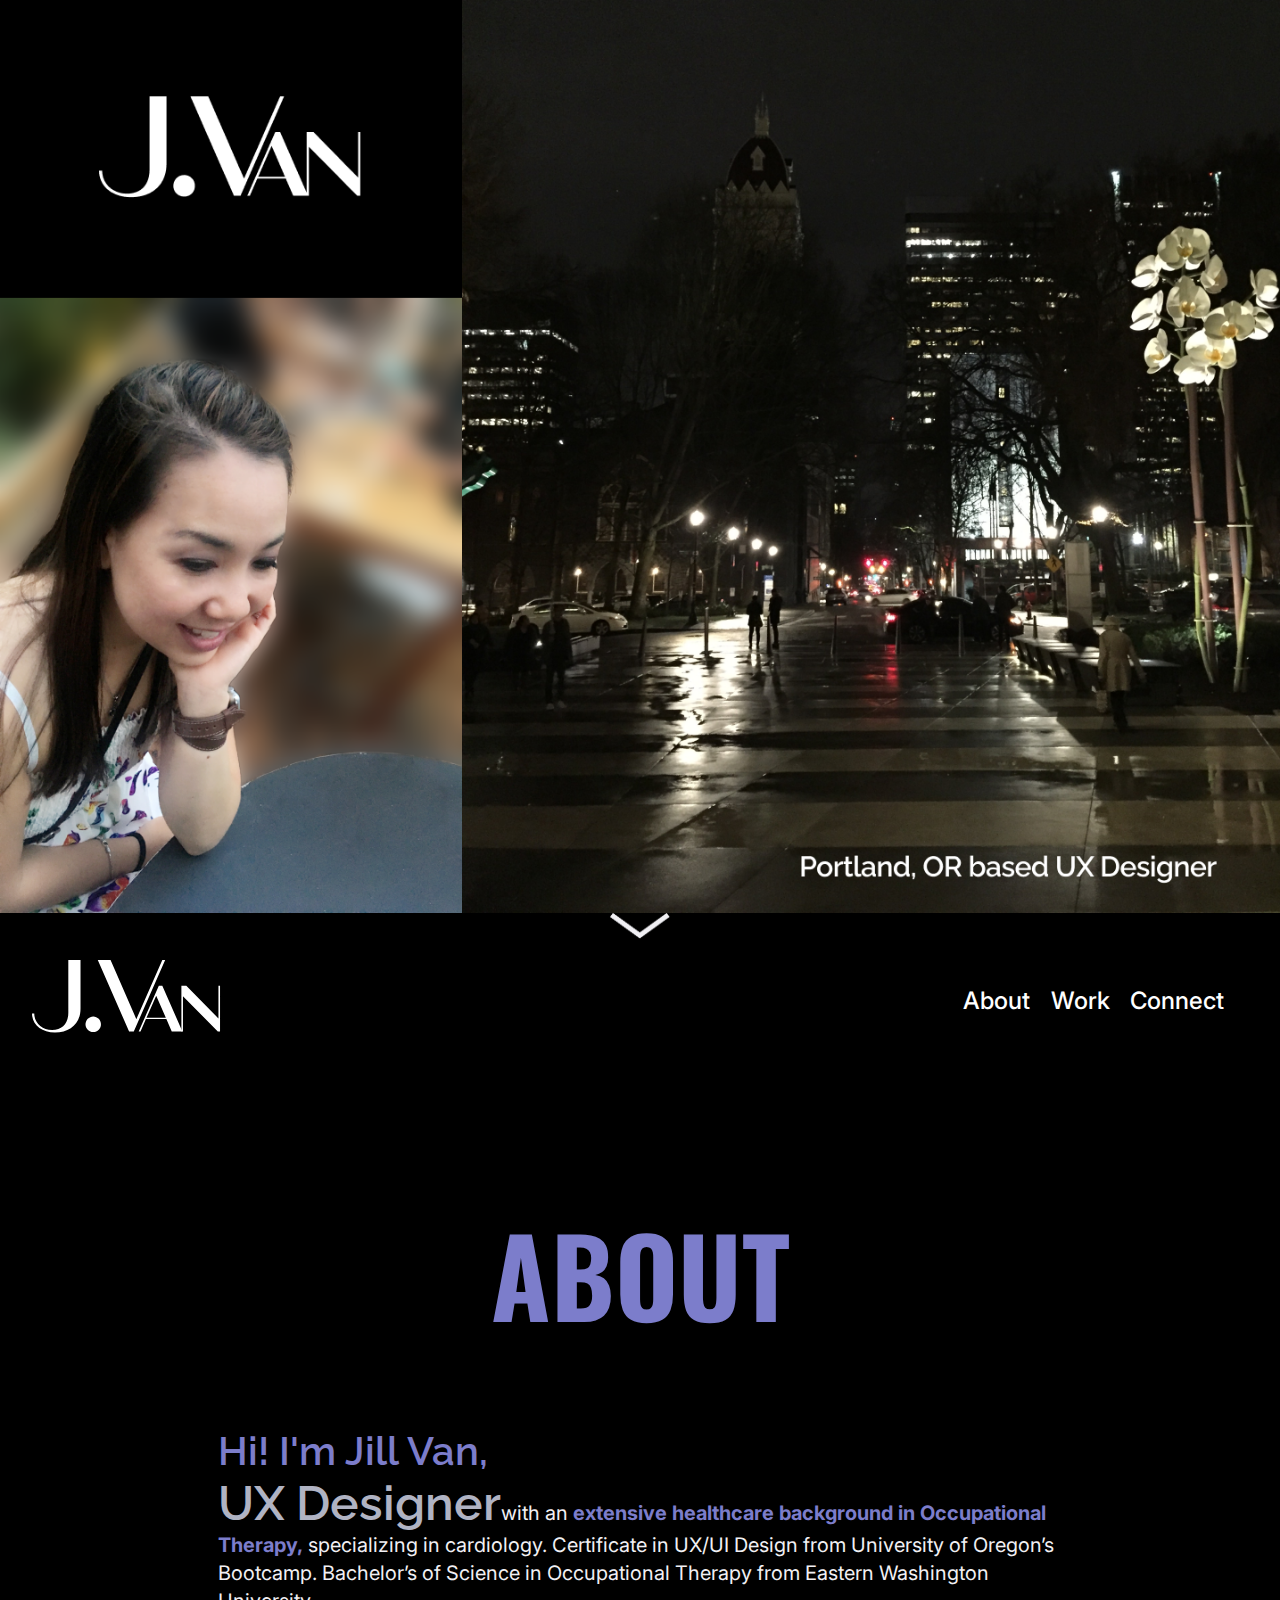
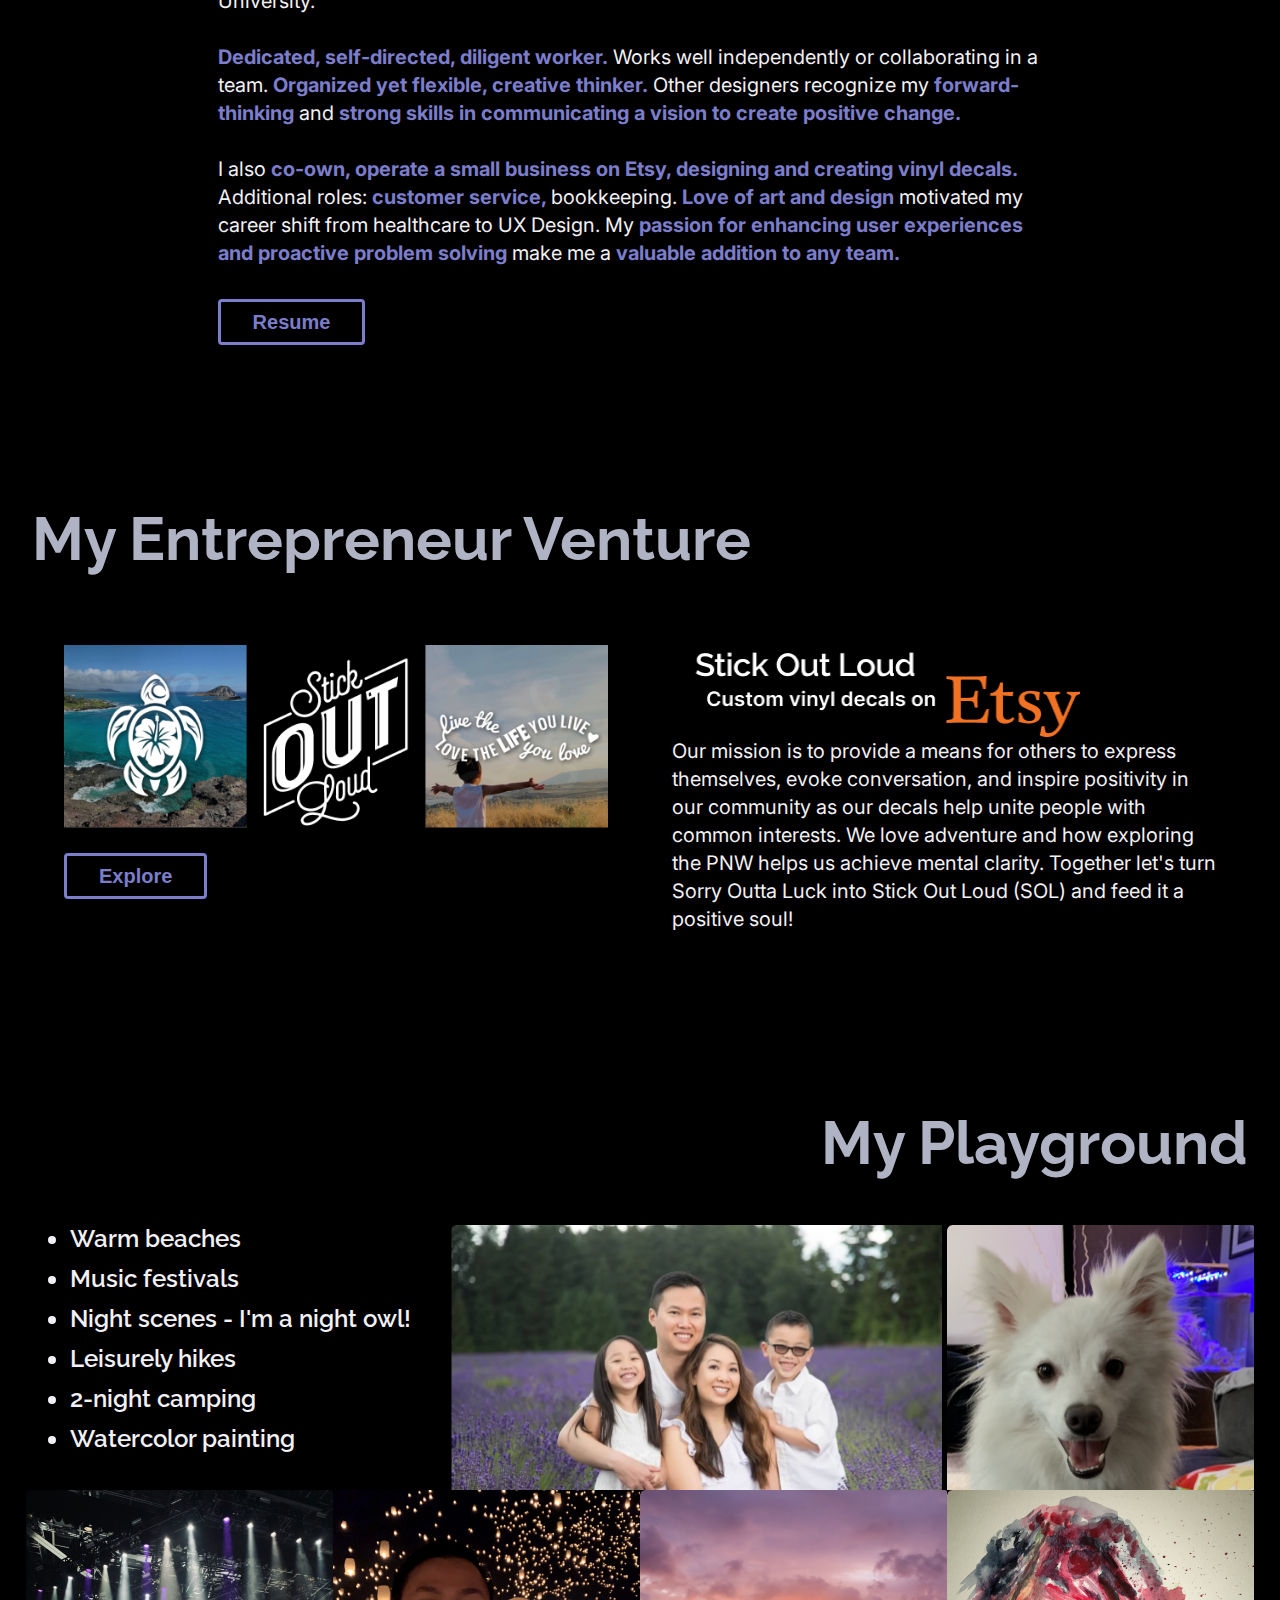
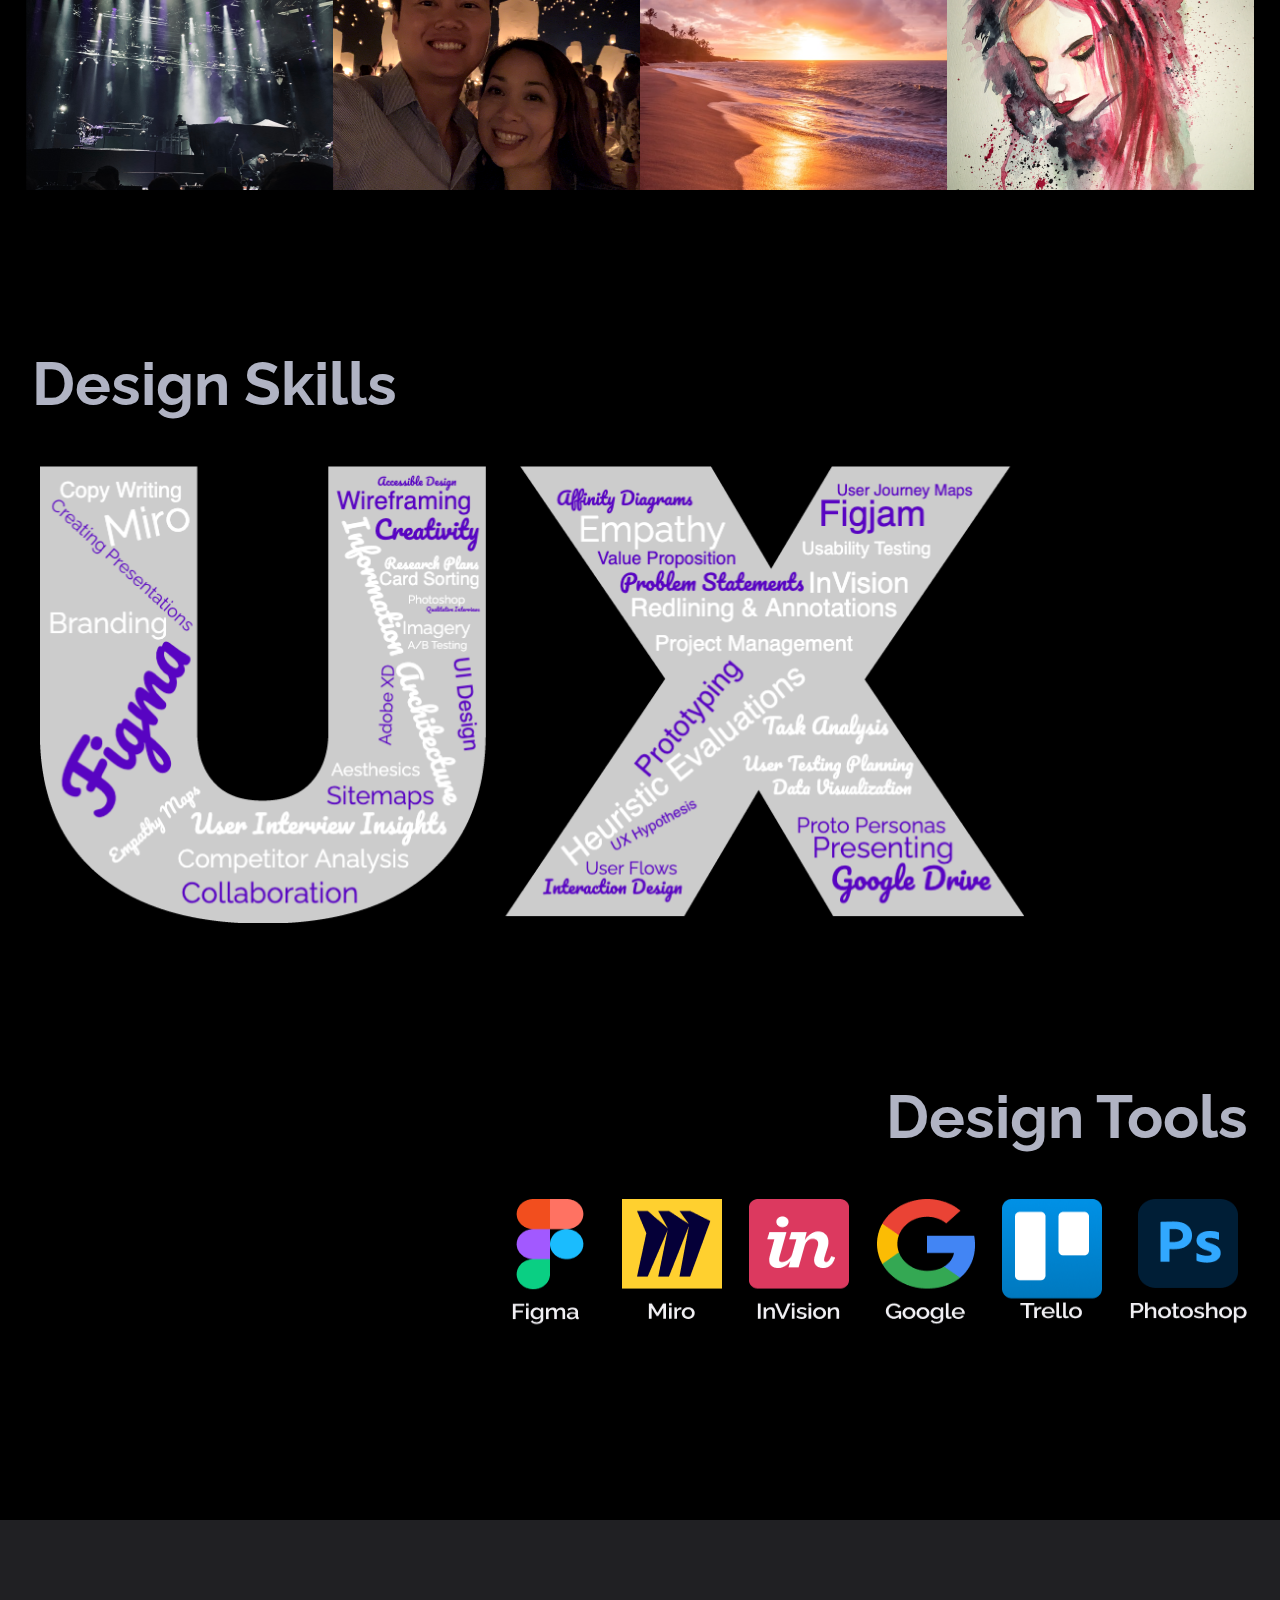
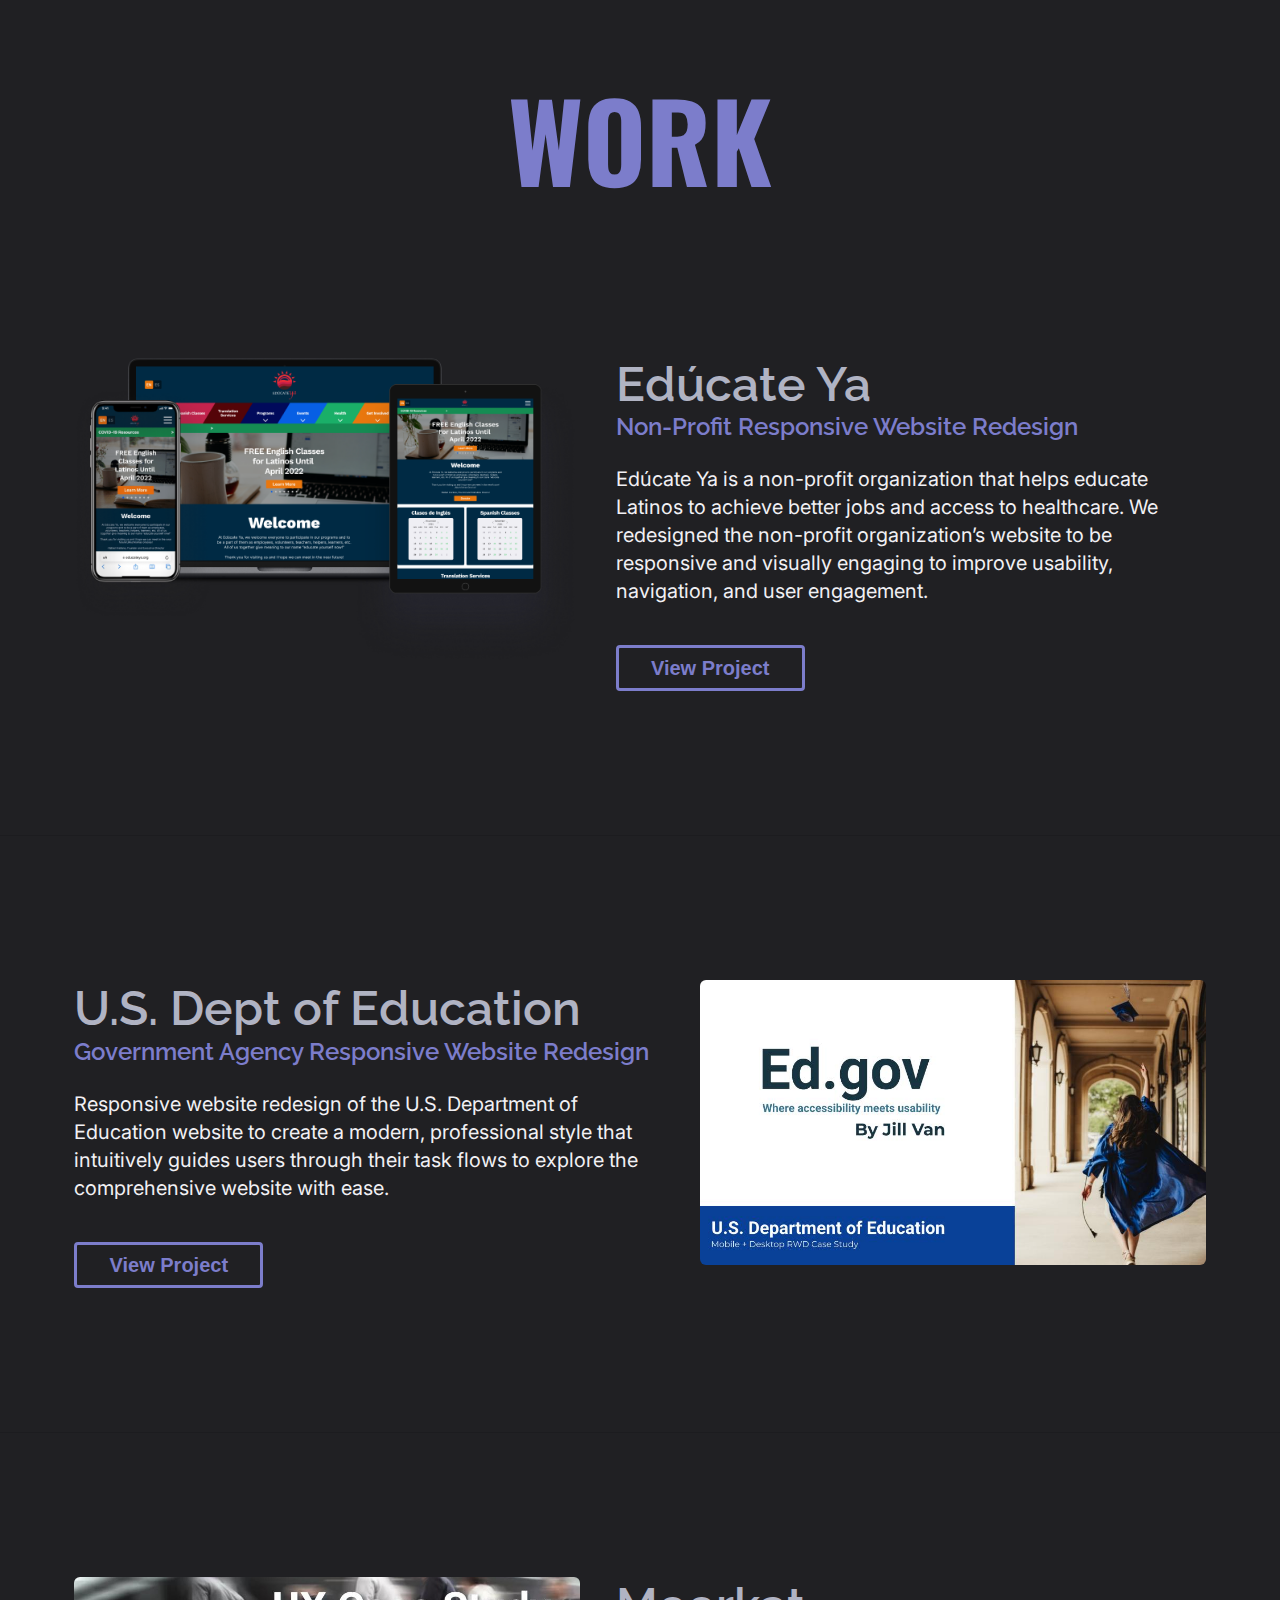
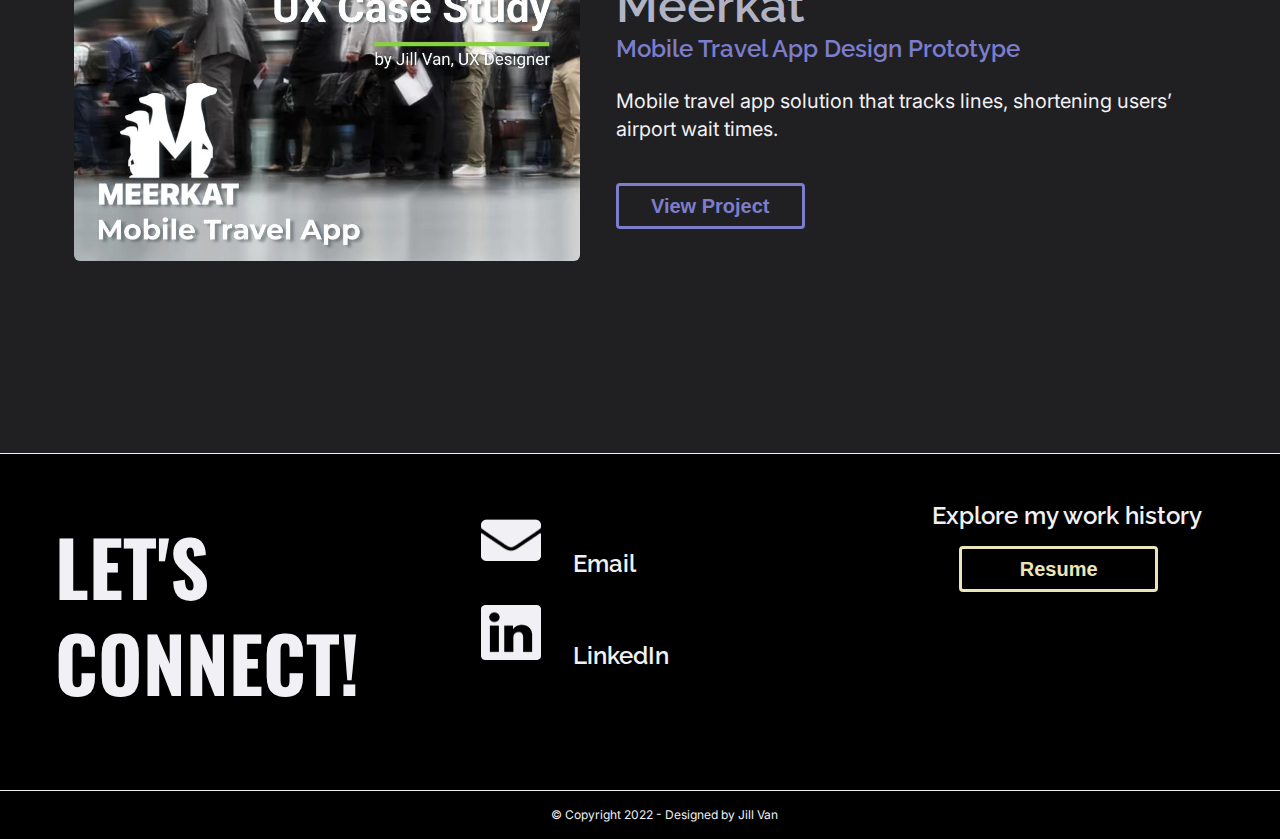
==== commit 0825e1be: "Updated footer to my new footer built with Bootstrap grid" ====
--- a/index.html
+++ b/index.html
@@ -13,10 +13,10 @@
 
 <!-- Linking files  -->
     <!-- Bootstrap CSS file  -->
-    <!-- <link rel="stylesheet" href="https://stackpath.bootstrapcdn.com/bootstrap/4.3.1/css/bootstrap.min.css" integrity="sha384-ggOyR0iXCbMQv3Xipma34MD+dH/1fQ784/j6cY/iJTQUOhcWr7x9JvoRxT2MZw1T" crossorigin="anonymous">  -->
+    <link rel="stylesheet" href="https://stackpath.bootstrapcdn.com/bootstrap/4.3.1/css/bootstrap.min.css" integrity="sha384-ggOyR0iXCbMQv3Xipma34MD+dH/1fQ784/j6cY/iJTQUOhcWr7x9JvoRxT2MZw1T" crossorigin="anonymous">  
 
     <!-- Original linked file before homepage was renamed <link rel="stylesheet" href="css/style.css"> -->
-    <link rel="stylesheet" href="css/portfolioHomeStyle.css">
+    <link rel="stylesheet" href="./css/portfolioHomeStyle.css">
 
 <!--Codes to embed Google fonts-->
     <link rel="preconnect" href="https://fonts.googleapis.com">
@@ -26,27 +26,7 @@
 
 
 
-<!--Add anchor tags to topnav - defer until we learn more on JavaScript?-->
-
-
 <body>
-<!-- v1 Header with topNav located at top of homepage-->
-    <!-- <header class="header" id="myHeader">
-        <img class="logo" src="images/LogoJVanRound.svg" alt="Jill Van's logo" width="150px" height="75px">
-        <div class="topNav">
-            <nav class="inline">
-                <ul>
-                    <a href="#about"><li class="navLinks">About</li></a>
-                    <a href="#work"><li class="navLinks">Work</li></a>
-                    <a href="#connect"><li class="navLinks">Connect</li></a>
-                </ul>
-                <br>
-            </nav>
-        </div>
-    </header> -->
-
-
-
 <!--HERO Section-->
     <section class="heroContent">
         <!-- Animated elements still in the works  -->
@@ -73,14 +53,14 @@
 <!-- Sticky Header with topNav -->
 <header class="header" id="myHeader">
     <!-- Original logo width="150px" height="75px"  -->
-    <a href="./portfolioHomeIndex.html"><img class="logo" src="images/LogoJVanRoundDark.svg" alt="Jill Van's logo"></a>
+    <a href="index.html"><img class="logo" src="images/LogoJVanRoundDark.svg" alt="Jill Van's logo"></a>
     <div class="topNav">
         <nav class="inline">
             <ul>
                 <a href="#about"><li class="navLinks">About</li></a>
                 <a href="#work"><li class="navLinks">Work</li></a>
                 <a href="./indexForm.html"><li class="navLinks" id="navConnect">Connect</li></a>
-                <!-- ??? How do I link to my other webpage within this same folder???
+                <!-- ??? How do I link to my other webpage's anchor within this same folder???
                 <a href="indexForm.asp"><li class="navLinks">Connect</li></a> -->
             </ul>
             <br>
@@ -232,7 +212,7 @@
                 <h6>Non-Profit Responsive Website Redesign</h6>
                 <br>
                 <p>Edúcate Ya is a non-profit organization that helps educate Latinos to achieve better jobs and access to healthcare. We redesigned the non-profit organization’s website to be responsive and visually engaging to improve usability, navigation, and user engagement.</p><br>
-                <button type="button">View Project</button>
+                <button type="button" onclick="window.location='casestudyEYdark.html'">View Project</button>
             </div>
         </div>
         <hr>
@@ -271,33 +251,43 @@
 
 
 <!--Footer-->
+    <!-- v2 footer built cleaner with Bootstrap 4 grid system 
+    but somehow code got broken when transferring over...trying to debug -->
     <footer>
-    <section class="footer">
-        <div>
-            <h1 class="footerh1">Let's</h1>
-            <h1 class="footerh1">Connect!</h1>
-        </div>
-
-        <div class="connectIcons">
-            <div class="emailWithIcon">
-                <a href="./indexForm.html"><img src="./images/emailIcon.png" alt="email icon" width="60px" height="42px"></a>
-                <a href="./indexForm.html"><h6 class="footerh6 emailText">Email</h6></a>
-            </div>
-
-            <div class="LinkedInWithIcon">
-                <img src="./images/LinkedInIcon.png" alt="LinkedIn icon" width="60px" height="55px">
-                <h6 class="footerh6 LinkedInText">LinkedIn</h6>
-            </div>
-        </div>
-
-        <div class="footerResume">
-            <h6 class="footerh6">Explore my work history</h6>
-            <button id="buttonResume" type="button">Resume</button>
-        </div>
-
-        <p id="footerText"> &copy Copyright 2022 - Designed by Jill Van</p>
-    </section>
+        <div class="container-fluid">
+            <div class="row footerRow">
+                <div class="col-sm-12 col-md-4">
+                    <h1 class="footerh1">Let's 
+                        <br>Connect!</h1>
+                </div>
+                <div class="col-sm-12 col-md-4">
+                    <div class="connectIcons">
+                        <div class="emailWithIcon">
+                            <a href="./indexForm.html"><img src="./images/emailIcon.png" alt="email icon" width="60px" height="42px"></a>
+                            <a href="./indexForm.html"><h6 class="footerh6 emailText">Email</h6></a>
+                        </div>
+            
+                        <div class="LinkedInWithIcon">
+                            <img src="./images/LinkedInIcon.png" alt="LinkedIn icon" width="60px" height="55px">
+                            <h6 class="footerh6 LinkedInText">LinkedIn</h6>
+                        </div>
+                    </div>
+                </div>
+                <div class="col-sm-12 col-md-4">
+                    <div class="footerResume">
+                        <h6 class="footerh6 text-center">Explore my work history</h6>
+                        <button id="buttonResume" type="button">Resume</button>
+                    </div>
+                </div>
+            </div>
+            <div class="row copyrightRow">
+                <p id="footerText"> &copy Copyright 2022 - Designed by Jill Van</p>
+            </div>
+        </div>
     </footer>
+
+
+
 
 </div> <!-- This closes my "content" class div which contains About to Connect sections and footer -->
 
--- a/css/portfolioHomeStyle.css
+++ b/css/portfolioHomeStyle.css
@@ -246,7 +246,6 @@
 
 .heroImg {
     width: 100%; 
-    /* border: 2px solid red; */
 }
 
 .hero{
@@ -311,7 +310,6 @@
 
 .navLinks {
     display: inline;
-    /* color: #333B7E;  */
     /* color: #7C7DCB;  */
     color: #FFFFFF;
     font-family: 'Inter', sans-serif;
@@ -340,8 +338,8 @@
 .sticky {
     position: fixed;
     top: 0;
-    /* width: 100%;  */
-    width: 98.5%; 
+    /* width: 98.5%; Was testing this over Zoom earlier but 100% seems to work better */
+    width: 100%; 
   }
   
   /* .sticky + .content {
@@ -518,12 +516,6 @@
     margin-right: 0px;
 }
 
-/* #familyPhoto {
-    width: 96%;
-    margin-left: 3%;
-    margin-right: 0%;
-} */
-
 .familyPhoto {
     background-image: url("../images/playgroundImages/familyPhoto.png");
     height: 100%;
@@ -590,21 +582,13 @@
 
 .col25 {
     /* justify-content: space-evenly;  */
+    /* width: 96%;
+    margin-left: 2%;
+    margin-right: 2%; */
     height: 300px;
 } 
 
-/* 
-#IlleniumMain, #lanternFestivalNight, #KauaiBeach, #ladyPainting {
-    width: 96%;
-    margin-left: 2%;
-    margin-right: 2%;
-}
-
-#hoverIllenium, #hoverLantern, #hoverKauai, #hoverPainting {
-    width: 96%;
-    margin-left: 2%;
-    margin-right: 2%;
-} */
+
 
 
 
@@ -661,51 +645,6 @@
 
 
 
-
-
-
-
-/* v3 test this grid code for playground images  */
-/* #playgroundGrid {
-    display: grid;
-    grid-template-columns: 4fr 5fr 3fr;
-    grid-template-rows: 1fr 1fr;
-    grid-template-areas: 
-        "col01List col02topRow col03topRow"
-        "IlleniumMain lanternFestivalNight KauaiBeach ladyPainting"
-    ;
-}
-
-.col01List {
-    grid-area: col01List;
-}
-
-.col02topRow {
-    grid-area: col02topRow;
-}
-
-.col03topRow {
-    grid-area: col03topRow;
-}
-
-#IlleniumMain {
-    grid-area: IlleniumMain;
-}
-
-#lanternFestivalNight {
-    grid-area: lanternFestivalNight;
-}
-
-#KauaiBeach {
-    grid-area: KauaiBeach;
-}
-
-#ladyPainting {
-    grid-area: ladyPainting;
-} */
-
-
-
 .designSkills {
     display: flex;
     flex-direction: column;
@@ -714,10 +653,6 @@
 }
 
 
-.designToolsIcons {
-    text-align: right;
-}
-
 #UXskillsImg {
     flex-shrink: 1;
     padding-left: 2.5rem;
@@ -728,6 +663,7 @@
 }
 
 .designToolsIcons {
+    text-align: right;
     margin-right: 2rem;
     padding-bottom: 8rem; 
 }
@@ -826,31 +762,27 @@
 
 
 
-
-/* FOOTER Styles */
-.footer {
-    /* background-color: #7C7DCB; */
+/* FOOTER */
+.container, .card-body {
     background-color: #000000; 
-    display: grid;
-    grid-template-columns: 1fr 1fr 1fr;
-    grid-row-gap: 1rem;
-    grid-template-rows: 1.75fr 0.25fr;
-    grid-template-areas: 
-        "footerh1 connectIcons footerResume"
-        "#footerText #footerText #footerText"
-        ;
-    align-items: center;
-    justify-content: space-evenly;
-}
-
-/* .footerh1 {
-    grid-area: footerh1;
-} */
+}
+
+.card-body p {
+    padding-bottom: 1rem;
+}
+
+
+
+footer {
+    background-color: #000000;
+    border-top: 1px solid #F1F0F4;
+}
 
 .connectIcons {
     display: flex;
     flex-direction: column;
-    padding-left: 2rem;
+    /* padding-left: 2rem;  */
+    padding-left: 10%;
     /* grid-area: connectIcons; */
     padding-top: 3rem;
     padding-bottom: 3rem;
@@ -859,8 +791,8 @@
 .footerh1 {
     color: #F1F0F4;
     text-align: left;
-    /* line-height: 16px; */
-    padding-top: 2rem;
+    line-height: 6rem;
+    padding-top: 4rem;
     padding-left: 10%;
     margin-top: 3rem;
     margin-bottom: 1rem;
@@ -875,6 +807,21 @@
     font-weight: 600;
     line-height: 28px;
     letter-spacing: -2%;
+    margin-top: 3rem;
+    /* margin-bottom: 1rem;  */
+}
+
+.footerRow {
+    display: flex;
+    flex-direction: row;
+    padding-bottom: 2rem;
+}
+
+.copyrightRow {
+    display: flex;
+    flex-direction: column;
+    border-top: 1px solid #F1F0F4;
+    padding-top: 1rem;
 }
 
 #footerText {
@@ -883,7 +830,7 @@
     font-size: 12px;
     font-weight: normal;
     line-height: 16px;
-/* Why can't I get this p id div to center across the entire width?  */
+    text-align: center;
 }
 
 .emailWithIcon {
@@ -913,22 +860,27 @@
     padding-left: 2rem;
 }
 
+.footerResume {
+    display: flex;
+    flex-direction: column;
+    align-items: center;
+}
+
 #buttonResume {
-    margin-left: 3.75rem;
-}
-
-.footer button {
-/* I want to center this in the div */
+    width: 50%;
+    text-align: center;
+}
+
+footer button {
     border: 3px solid #ECE5BA;
     border-radius: 4px;
     color: #ECE5BA;
     box-sizing: border-box;
-    /* background-color: #7C7DCB;  */
-    background-color: #000000; 
+    background-color: transparent; 
     margin-top: 1rem;
 }
 
-.footer button:hover {
+footer button:hover {
     background: #F1F0F4;
     color: #7C7DCB;
     border-color: #F1F0F4;
@@ -1045,8 +997,7 @@
     .row1 {
         display: flex;
         flex-direction: column;
-        flex-wrap: wrap;  
-        border: 2px solid red;      
+        flex-wrap: wrap;      
     }
 
     .col02topRow {
@@ -1065,7 +1016,6 @@
         display: flex;
         flex-direction: column;
         flex-wrap: wrap; 
-        border: 2px solid red;
     }
 
     /* .col25 {
@@ -1075,7 +1025,6 @@
     } */
 
     .Illenium, .lanternFestivalPic, .beachPic, .wcPainting {
-        border: 2px solid red;
         width: 80%;
         margin-left: 10%;
         margin-right: 10%;
@@ -1232,43 +1181,9 @@
 
 
     /* FOOTER section */
-    .footer {
-        display: flex;
-        flex-direction: column;
-    }
-
-    .footerh1 {
-        text-align: center;
-        /* padding-top: 2rem;
-        margin-top: 2rem; */
-    }
-
-    .connectIcons {
-        text-align: center;
-    }
-
-    .footerResume {
-        margin-top: 1rem;
-        margin-bottom: 1rem;
-        text-align: center;
-        border: 2px solid red;
-        display: flex;
-        flex-direction: column;
-    }
-
-/* How do I center this button?  */
-    .footer button {
-        text-align: center;
-        border: 2px solid red;
-        justify-self: center;
-    }
-
-    #footerText {
-        text-align: center;
-    }
-
-}
-
-
-
-
+  
+}
+
+
+
+
